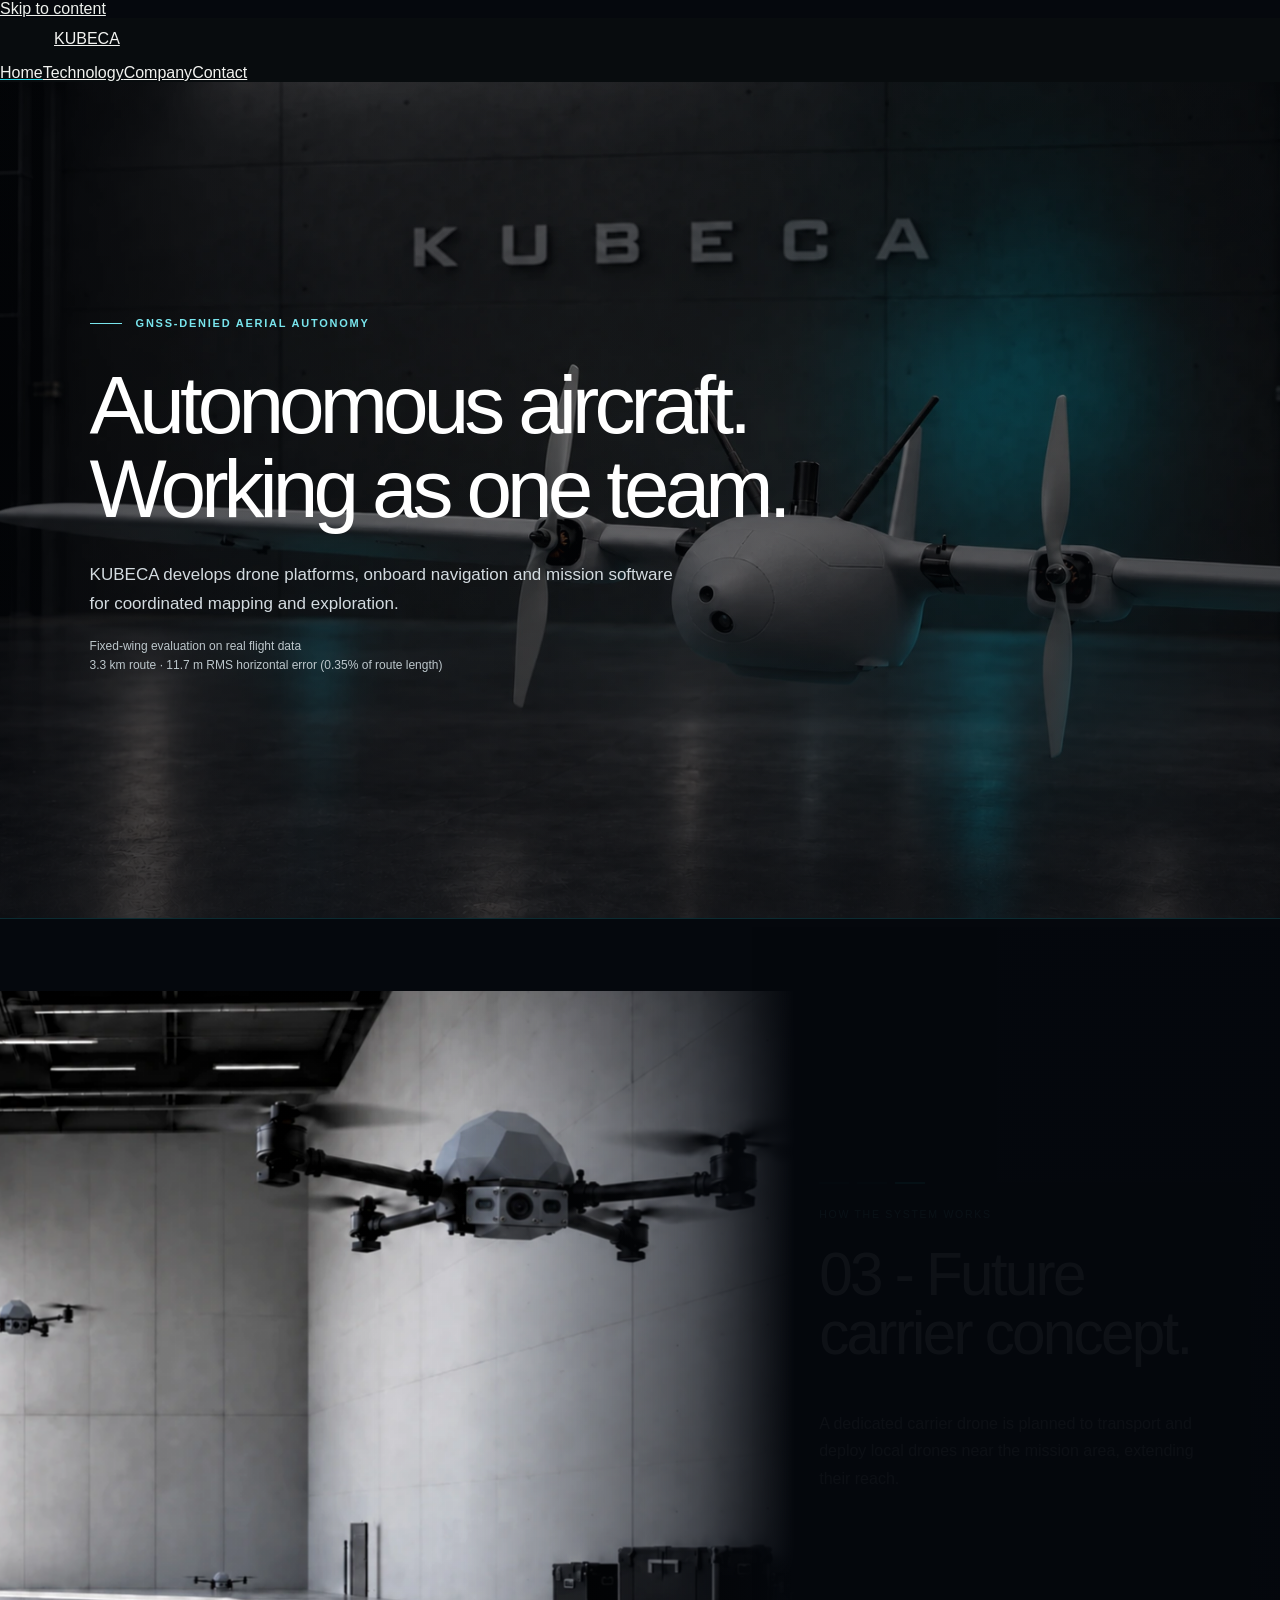
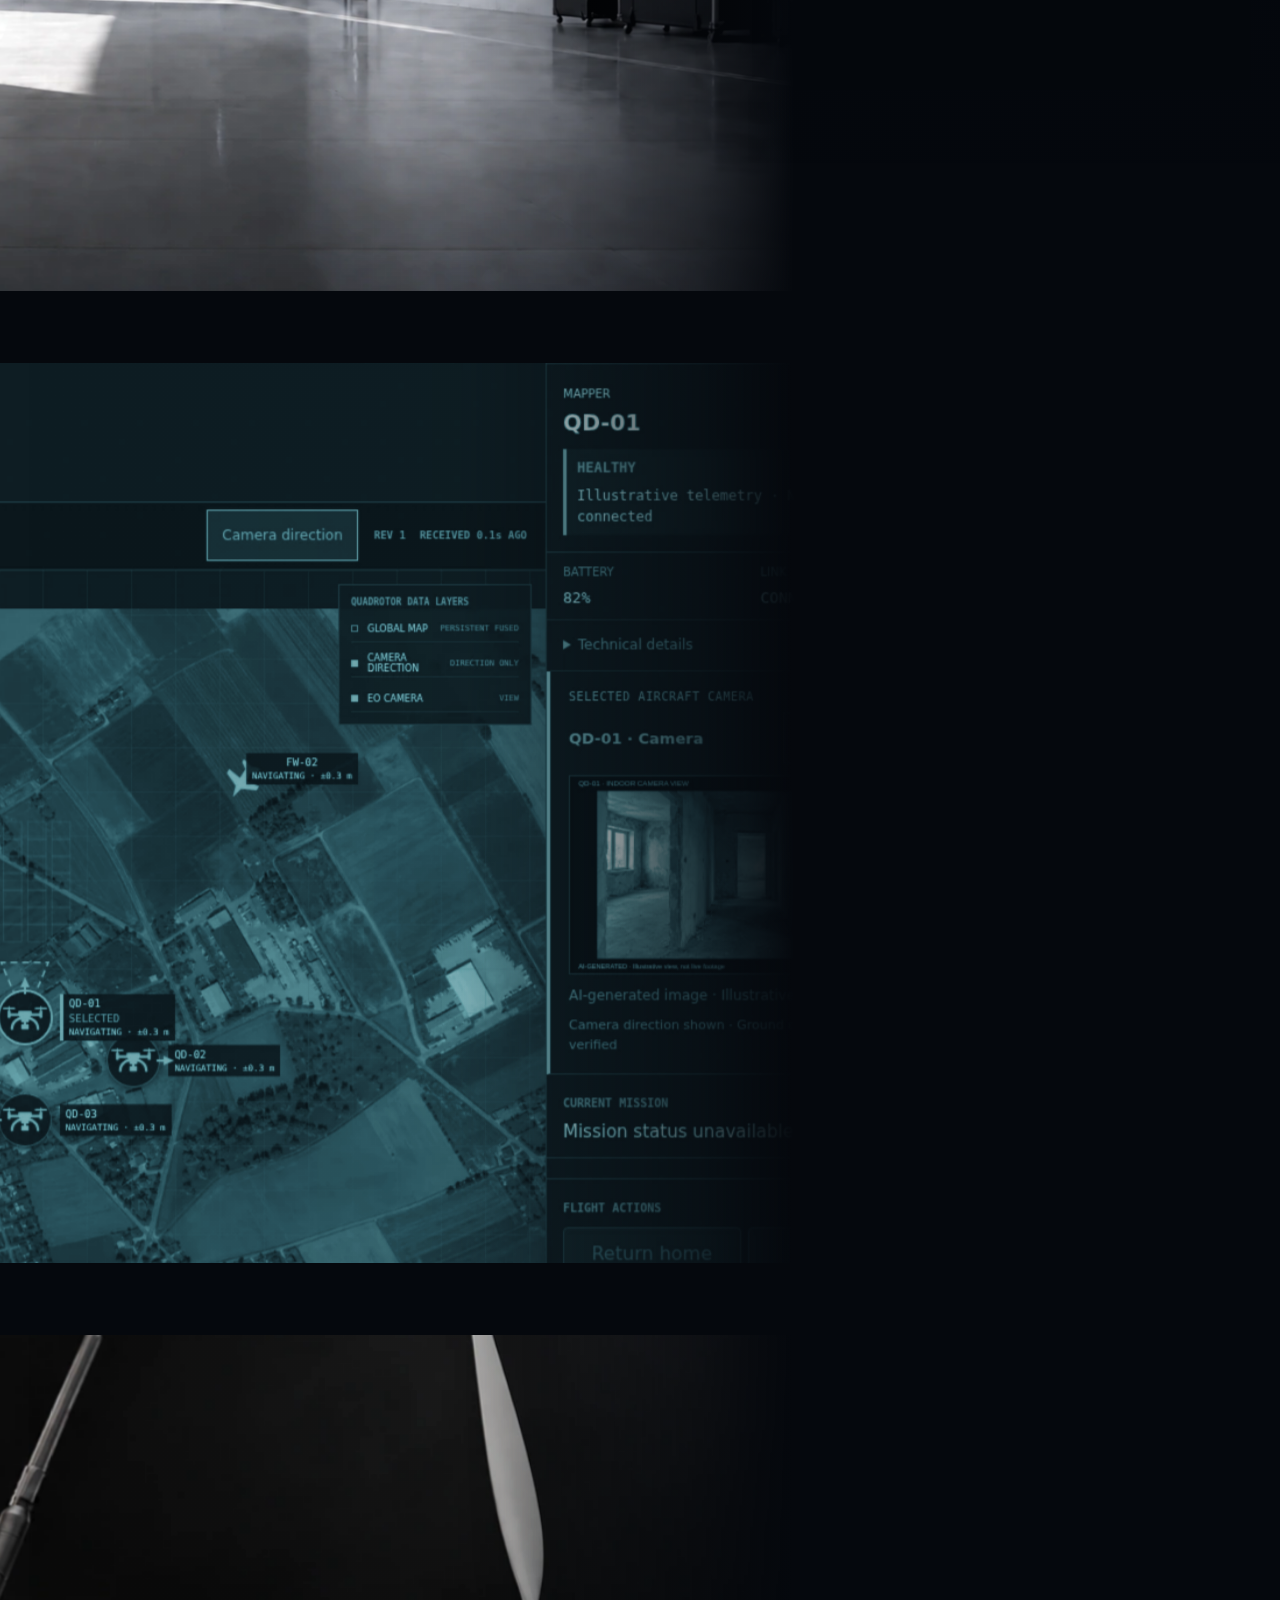
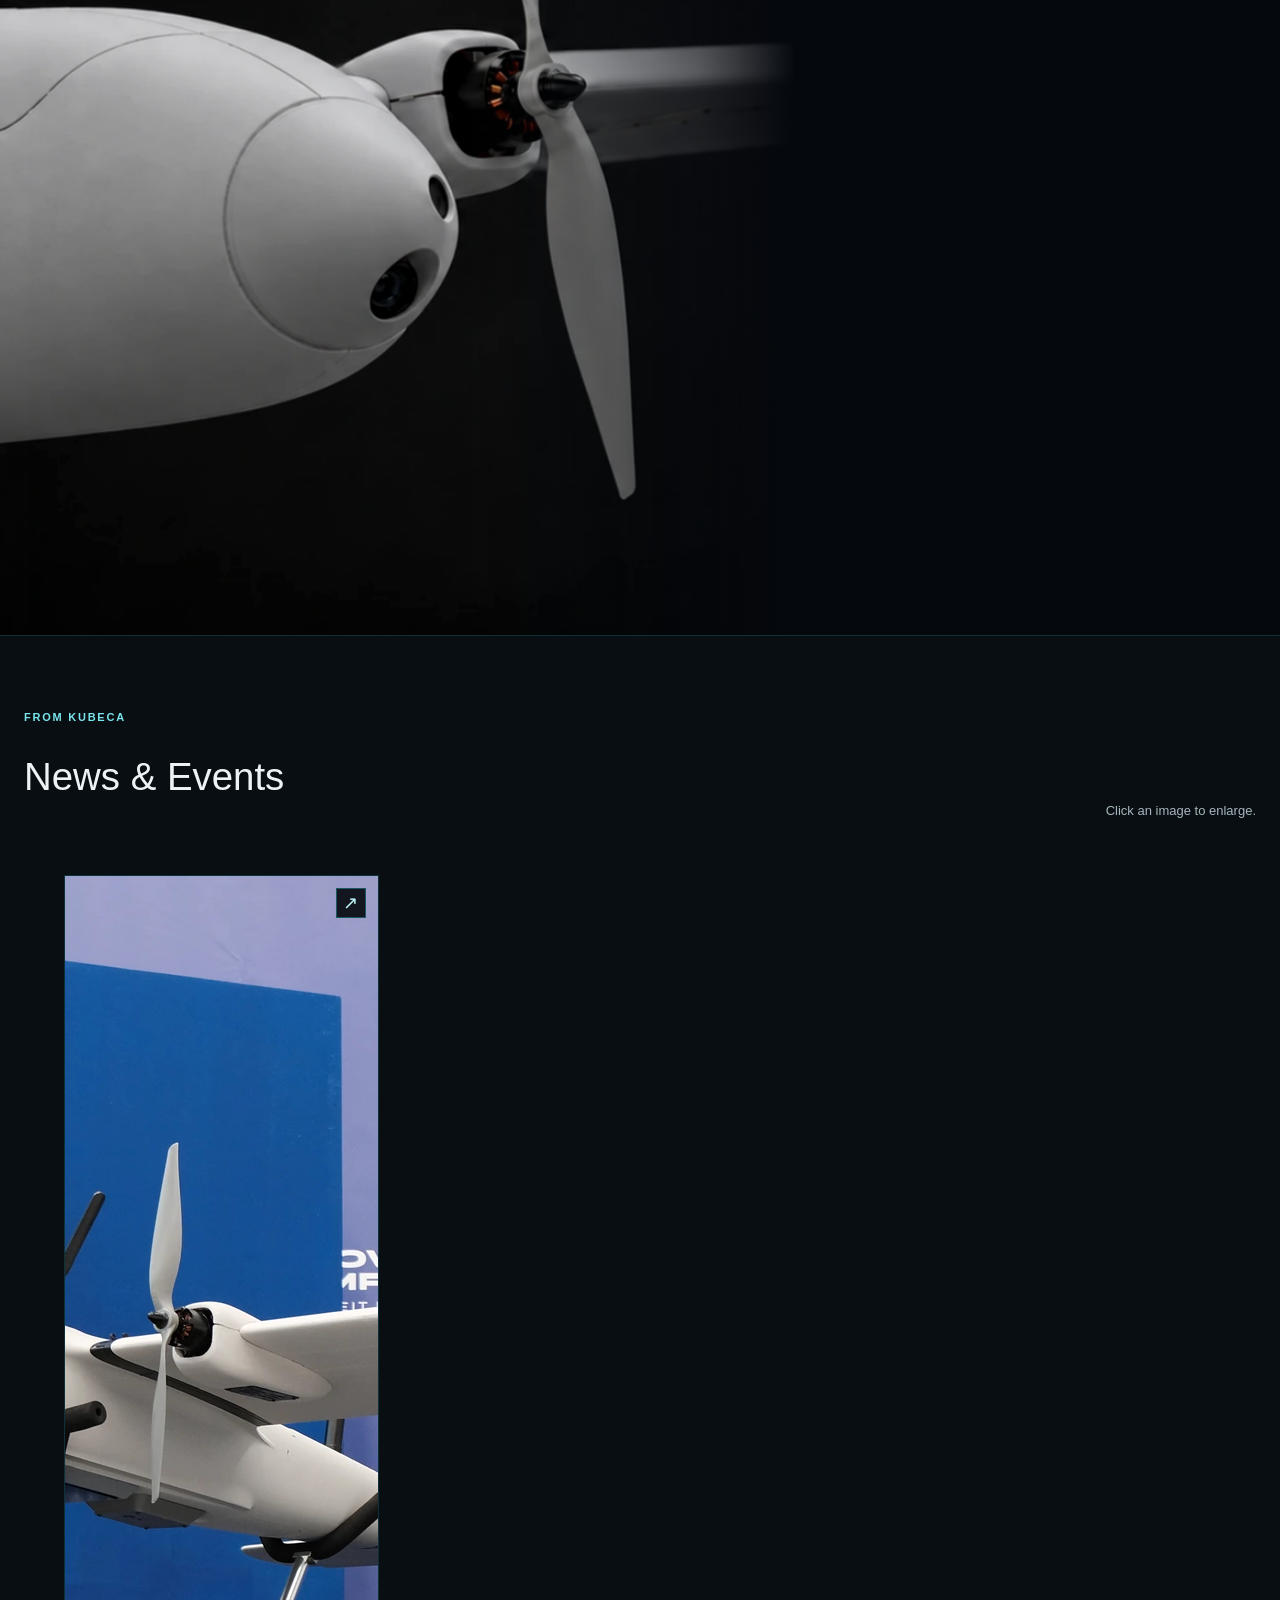
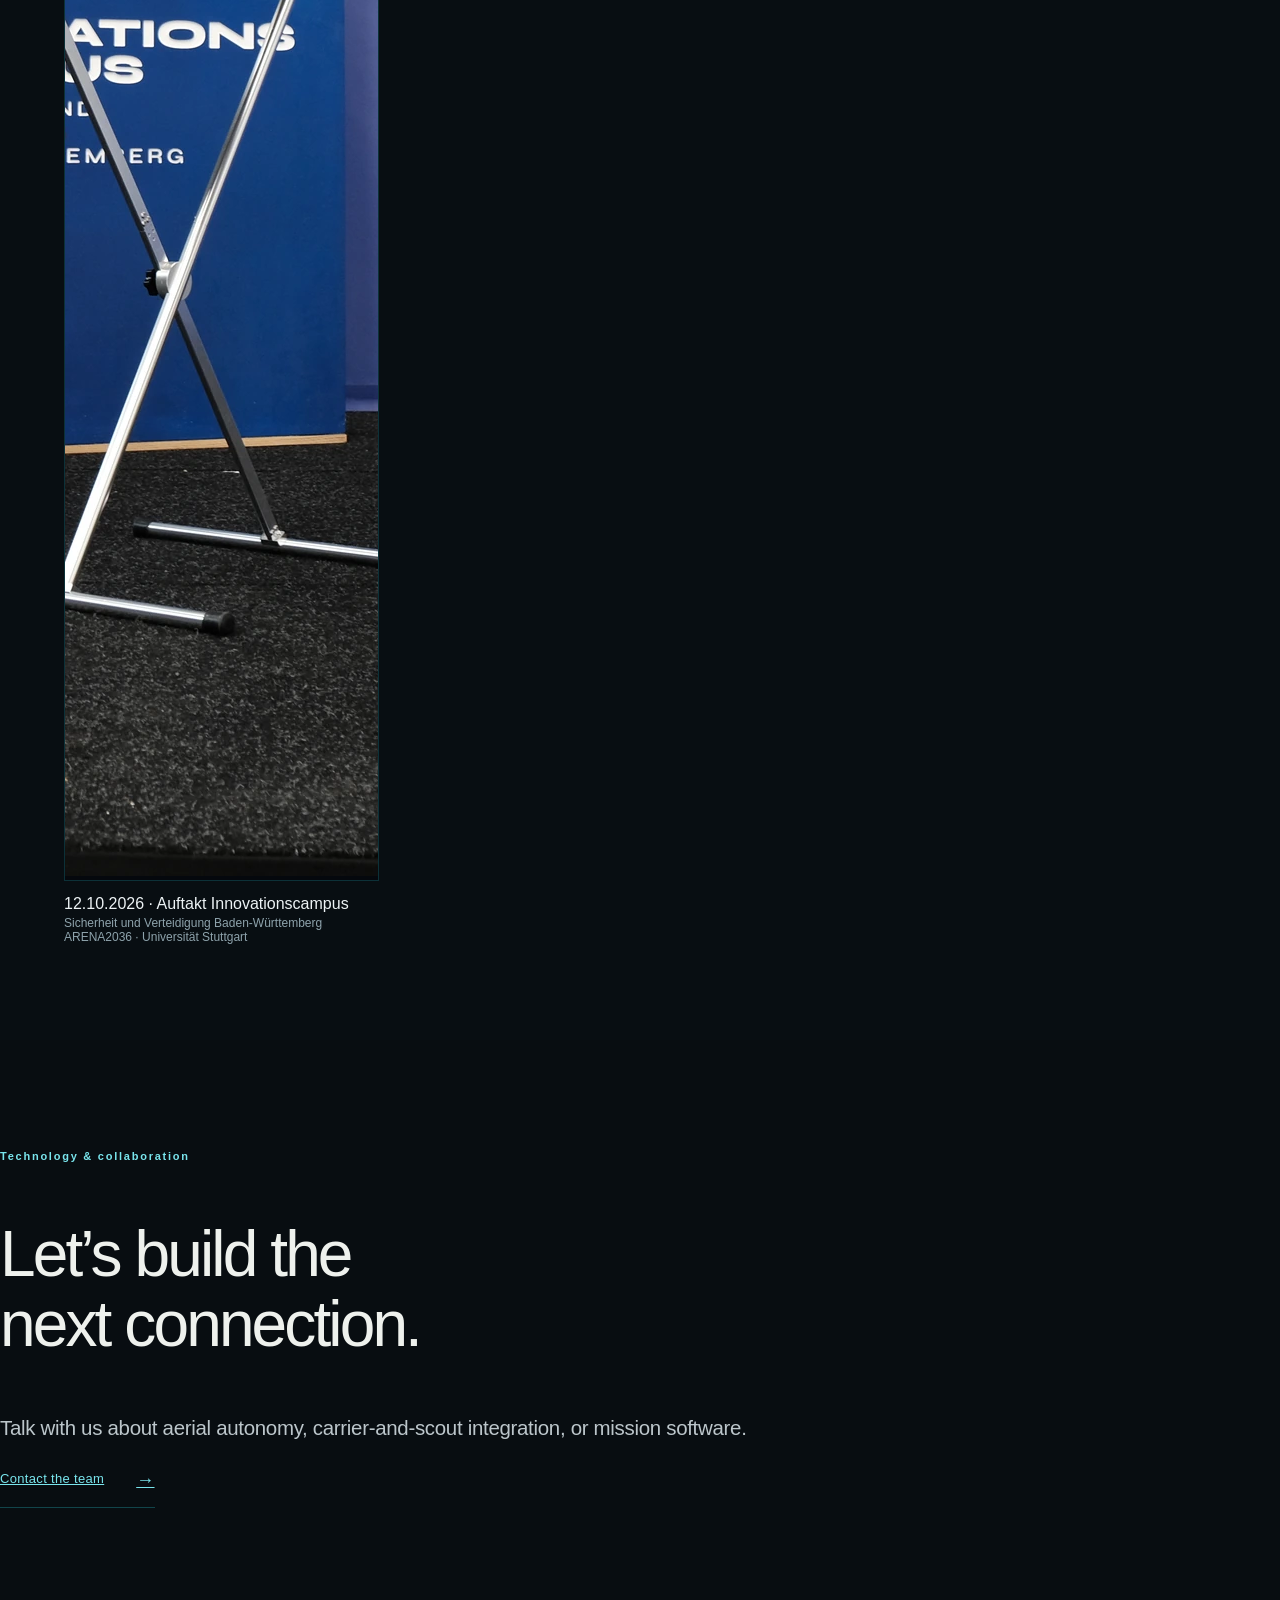
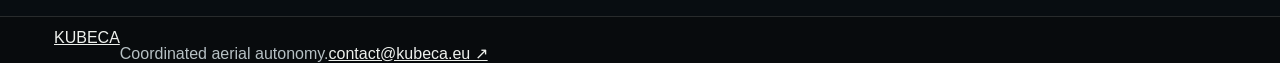
==== index.html @ 94c729cf "Lead the homepage with navigation and compact fixed-wing evidence" ====
<!doctype html>
<html lang="en">
<head>
  <meta charset="utf-8">
  <meta name="viewport" content="width=device-width, initial-scale=1">
  <title>KUBECA - Coordinated aerial autonomy</title>
  <meta name="description" content="KUBECA develops drone platforms, onboard autonomy and C2 mission software for coordinated missions. Carrier integration is planned as a future concept.">
  <meta name="theme-color" content="#05080d">
  <link rel="stylesheet" href="assets/css/public.css">
  <link rel="stylesheet" href="assets/css/cinematic.css?v=underline-buttons-4">
  <link rel="stylesheet" href="assets/css/home.css?v=navigation-first-23">
  <link rel="stylesheet" href="assets/css/design-system.css?v=module-style-2">
  <script src="assets/js/home.js?v=mobile-glide-5" defer></script>
  <script src="assets/js/home-gallery.js?v=event-only-3" defer></script>
  <link rel="stylesheet" href="assets/css/c2-preview-tone.css?v=2">
</head>
<body class="cinematic-home">
<a class="skip" href="#main">Skip to content</a>
<header class="site-nav"><a class="wordmark" href="index.html?v=clean-media-23" aria-label="KUBECA home"><span class="brand-symbol" aria-hidden="true"><img src="assets/images/KUBECAWHITE.png" alt="" width="1536" height="1024"></span><span class="brand-name">KUBECA</span></a><nav aria-label="Main navigation"><a href="index.html?v=clean-media-23" aria-current="page">Home</a><a href="technology.html?v=clean-media-23">Technology</a><a href="company.html?v=clean-media-23">Company</a><a href="index.html?v=clean-media-23#contact">Contact</a></nav></header>
<main id="main">
    <section class="hero-section home-hero">
      <img class="media-fill hero-image-zoom" fetchpriority="high" width="1672" height="941" src="assets/images/aircraft/hangar-front-kubeca-grey-v6.webp" alt="Visualisation of the photographed KUBECA fixed-wing prototype in a dark hangar">
      <div class="hero-overlay"></div>
      <div class="container hero-content">
        <p class="hero-eyebrow">GNSS-denied aerial autonomy</p>
        <h1>Autonomous aircraft.<br>Working as one team.</h1>
        <p class="hero-copy">KUBECA develops drone platforms, onboard navigation and mission software for coordinated mapping and exploration.</p>
        <p class="home-proof" id="flight-evaluation"><span>Fixed-wing evaluation on real flight data</span><span>3.3 km route &middot; 11.7 m RMS horizontal error (0.35% of route length)</span></p>
      </div>
    </section>
    <section class="story home-who-story" id="story" aria-label="Connected aerial autonomy">
      <section class="scene home-who-scene home-navigation-scene" id="home-navigation" aria-labelledby="later-scene-1" data-title="GNSS-denied navigation." data-copy="Visual navigation for fixed-wing aircraft and quadcopters, designed to support missions when satellite positioning is unavailable.">
        <div class="home-who-media"><img class="media-fill home-who-image" src="assets/images/quadcopter/quad-cool-camera-two-tof-v7.webp" alt="Prototype-based visualisation of KUBECA quadcopters with one camera and two ToF sensors in a cool grey concrete hangar" loading="lazy" decoding="async"></div>
        <div class="mobile-story-copy"><span>How the system works</span><h2 id="later-scene-1">01 - GNSS-denied navigation.</h2><p>Visual navigation for fixed-wing aircraft and quadcopters, designed to support missions when satellite positioning is unavailable.</p></div>
      </section>
      <section class="scene home-who-scene home-c2-scene" id="home-c2" aria-labelledby="later-scene-2" data-title="Coordinate multiple aircraft." data-copy="Assign tasks by text or voice, review plans and supervise the fleet in KUBECA C2. Multi-drone coordination is demonstrated in a digital twin.">
        <div class="home-who-media"><img class="media-fill home-who-image home-c2-image" src="assets/images/public/c2-home-workspace-20261014.webp" alt="Turquoise presentation of the current KUBECA C2 mission workspace showing the mission header, shared aircraft map and selected quad’s camera and status. Illustrative mission data and AI-generated interior camera imagery." width="1380" height="887" loading="lazy" decoding="async"></div>
        <div class="mobile-story-copy"><span>How the system works</span><h2 id="later-scene-2">02 - Coordinate multiple aircraft.</h2><p>Assign tasks by text or voice, review plans and supervise the fleet in KUBECA C2. Multi-drone coordination is demonstrated in a digital twin.</p></div>
      </section>
      <section class="scene home-who-scene home-carrier-scene" id="story-final" aria-labelledby="later-scene-3" data-title="Future carrier concept." data-copy="A dedicated carrier drone is planned to transport and deploy local drones near the mission area, extending their reach.">
        <div class="home-who-media"><img class="media-fill home-who-image aircraft-detail-mirrored" src="assets/images/aircraft/aircraft-detail-grey-v4.webp" alt="Prototype-based close-up visualisation of the KUBECA aircraft nose and cameras" width="1672" height="941" loading="lazy" decoding="async"></div>
        <div class="mobile-story-copy"><span>How the system works</span><h2 id="later-scene-3">03 - Future carrier concept.</h2><p>A dedicated carrier drone is planned to transport and deploy local drones near the mission area, extending their reach.</p><a class="home-detail-link" id="home-technology-link" href="technology.html?v=clean-media-23">Explore the technology <span aria-hidden="true">&#8594;</span></a></div>
      </section>
      <aside class="story-text home-who-text"><div class="home-story-progress" aria-hidden="true"><i class="is-active"></i><i></i><i></i></div><span>How the system works</span><h2 id="story-title">01 - GNSS-denied navigation.</h2><p id="story-copy">Visual navigation for fixed-wing aircraft and quadcopters, designed to support missions when satellite positioning is unavailable.</p></aside>
    </section>
    <section class="home-gallery" id="gallery" aria-labelledby="home-gallery-title">
      <div class="home-gallery-heading">
        <div><p class="home-gallery-eyebrow">From KUBECA</p><h2 id="home-gallery-title">News &amp; Events</h2></div>
        <div class="home-gallery-tools">
          <p>Click an image to enlarge.</p>
          <div class="home-gallery-controls" hidden>
            <span class="home-gallery-status" aria-live="polite" aria-atomic="true"></span>
            <button type="button" class="home-gallery-arrow" data-gallery-previous aria-label="Previous images" aria-controls="home-gallery-track" disabled><svg viewBox="0 0 24 24" aria-hidden="true"><path d="M19 12H5m6-6-6 6 6 6"/></svg></button>
            <button type="button" class="home-gallery-arrow" data-gallery-next aria-label="Next images" aria-controls="home-gallery-track"><svg viewBox="0 0 24 24" aria-hidden="true"><path d="M5 12h14m-6-6 6 6-6 6"/></svg></button>
          </div>
        </div>
      </div>
      <div class="home-gallery-grid" id="home-gallery-track" tabindex="-1" role="group" aria-label="News and event images">
        <figure>
          <a class="home-gallery-image" href="assets/images/gallery/innovationscampus-2026-10-12.webp" data-gallery-image aria-label="Enlarge the original Innovationscampus photograph">
            <img src="assets/images/gallery/innovationscampus-2026-10-12.webp" alt="Original photograph of the KUBECA fixed-wing prototype in front of the Innovationscampus Sicherheit und Verteidigung Baden-Württemberg display" width="2400" height="1600" loading="lazy" decoding="async">
            <span aria-hidden="true">&#8599;</span>
          </a>
          <figcaption lang="de">12.10.2026 · Auftakt Innovationscampus<small>Sicherheit und Verteidigung Baden-Württemberg<br> ARENA2036 · Universität Stuttgart</small></figcaption>
        </figure>
      </div>
    </section>
    <dialog class="home-gallery-dialog" aria-labelledby="home-gallery-caption">
      <div class="home-gallery-dialog-bar">
        <p id="home-gallery-caption"></p>
        <button class="home-gallery-close" type="button" autofocus>Close <span aria-hidden="true">&#215;</span></button>
      </div>
      <img alt="">
    </dialog>

<section class="contact section dark" id="contact"><p class="eyebrow">Technology &amp; collaboration</p><h2>Let&#8217;s build the<br>next connection.</h2><p>Talk with us about aerial autonomy, carrier-and-scout integration, or mission software.</p><a class="button" href="mailto:contact@kubeca.eu">Contact the team <span aria-hidden="true">&#8594;</span></a></section>
</main>
<footer class="footer"><a class="wordmark" href="index.html?v=clean-media-23" aria-label="KUBECA home"><span class="brand-symbol" aria-hidden="true"><img src="assets/images/KUBECAWHITE.png" alt="" width="1536" height="1024"></span><span class="brand-name">KUBECA</span></a><span>Coordinated aerial autonomy.</span><a href="mailto:contact@kubeca.eu">contact@kubeca.eu &#8599;</a></footer>
</body>
</html>
---- assets/css/cinematic.css ----
/* Cinematic public pages; scoped layouts keep detailed mockups readable. */
.cinematic-home{background:#080b0d;color:#f2f3f0;--accent:#29d8e7}
.cinematic-home .site-nav{background:#090d10ed;color:#f2f3f0;border-color:#ffffff21;backdrop-filter:blur(16px)}
.cinematic-home .wordmark span{background:#eef2e8}
.cinematic-home .hero{min-height:650px}
.cinematic-home .hero>img{object-position:62% center}
.cinematic-home .shade{background:linear-gradient(90deg,#050a0fd9,#050a0f26 85%),linear-gradient(0deg,#050a0f9e,transparent 65%)}
.cinematic-home .hero h1{font-size:clamp(48px,7.3vw,116px);letter-spacing:-.06em}
.cinematic-home .hero-content{padding-top:clamp(80px,15vh,170px)}
.scroll-cue{display:inline-flex;gap:25px;align-items:center;border-bottom:1px solid #ffffff55;padding-bottom:9px}
.cinematic-story{background:#080b0d}
.story-navigation{display:flex;align-items:center;flex-wrap:wrap;gap:24px;padding:25px var(--gutter);border-block:1px solid #ffffff26;background:#0b1115;font-size:13px}
.story-navigation>span{font-size:10px;text-transform:uppercase;letter-spacing:.12em;color:#aebbc1;margin-right:15px}
.story-navigation a:hover,.film-footer a:hover{text-decoration:underline;text-underline-offset:5px}
.story-navigation a{padding:8px 0}
.film-footer a{padding:10px 0}
.film-chapter{position:relative;min-height:130svh;background:#080b0d}
.film-stage{position:sticky;top:88px;min-height:650px;height:calc(100svh - 88px);overflow:hidden;isolation:isolate;display:flex;align-items:center}
.film-image,.film-shade{position:absolute;inset:0;width:100%;height:100%;object-fit:cover;z-index:-2}
.film-image{object-position:center}
.film-shade{z-index:-1;background:linear-gradient(90deg,#050a0ff0 0%,#050a0fb8 34%,#050a0f1c 85%),linear-gradient(0deg,#050a0fbb,transparent 35%,#050a0f38)}
.film-copy{padding:75px var(--gutter) 110px;width:100%;max-width:1080px}
.film-copy h2{font-size:clamp(48px,6.6vw,100px);letter-spacing:-.055em;line-height:1.04;text-wrap:balance}
.film-copy .eyebrow{color:#c6cdd0;margin-bottom:32px}
.film-description{font-size:clamp(17px,1.5vw,21px);max-width:480px;color:#d2d8dc;margin-top:28px;line-height:1.65}
.film-copy .text-link{color:#f3f5f1;border-color:#ffffff80;gap:55px;margin-top:35px}
.film-copy .text-link:hover{color:#fff;border-color:#fff}
.film-footer{position:absolute;bottom:26px;left:var(--gutter);right:var(--gutter);display:flex;justify-content:space-between;gap:20px;font-size:10px;letter-spacing:.1em;text-transform:uppercase;color:#c5cdd1}
.cinematic-home #company{background:#080b0d;color:#f2f3f0;padding:0}
.cinematic-home .contact{background:#0b1115;padding-block:120px}
.cinematic-home .contact>p:not(.eyebrow){color:#c3ccd0}
.cinematic-home .footer{background:#080b0d;border-top:1px solid #ffffff21}
.cinematic-home .footer>span{color:#b6c0c4}
@media(max-width:760px),(max-height:600px){
  .film-chapter{min-height:0}
  .film-stage{position:relative;top:0;min-height:680px;height:auto}
  .film-copy{padding-top:130px;padding-bottom:120px}
  .film-copy h2{font-size:clamp(43px,8vw,65px)}
  .film-description{max-width:440px}
  .film-shade{background:linear-gradient(90deg,#050a0fe0,#050a0f66),linear-gradient(0deg,#050a0fda,transparent)}
}
@media(max-width:600px){
  .film-footer{flex-direction:column;gap:8px;font-size:9px}
  .film-image{object-position:62% center}
  .cinematic-home .contact{padding-block:75px}
}
@media(prefers-reduced-motion:reduce){
  .film-chapter{min-height:0}
  .film-stage{position:relative;top:0;height:auto;min-height:650px}
  .film-image,.cinematic-home .hero>img,.tech-hero-image{transform:none!important}
}

.cinematic-tech{background:#080d11;color:#eef1ed;--paper:#eef1ed;--ink:#eef1ed;--muted:#bcc6cb;--line:#ffffff26;--accent:#29d8e7}
.cinematic-tech .site-nav{background:#090d10ed;color:#f2f3f0;backdrop-filter:blur(16px)}
.cinematic-tech .wordmark span{background:#eef2e8}
.cinematic-tech .tech-hero{position:relative;isolation:isolate;overflow:hidden;min-height:calc(100svh - 88px);display:flex;align-items:center;padding-block:90px 120px}
.tech-hero-image,.tech-hero-shade{position:absolute;inset:0;width:100%;height:100%;object-fit:cover;z-index:-2}
.tech-hero-shade{z-index:-1;background:linear-gradient(90deg,#030b12f2,#030b1299 55%,#030b1240),linear-gradient(0deg,#080d11c9,transparent 55%)}
.tech-hero-copy{max-width:1100px}
.cinematic-tech .tech-hero h1{font-size:clamp(48px,7.1vw,108px);line-height:1.03}
.cinematic-tech .tech-hero .lead{color:#d3dbe0;max-width:600px;font-size:20px}
.cinematic-tech .button{color:#122027}
.tech-hero-caption{position:absolute;bottom:30px;right:var(--gutter);font-size:10px;letter-spacing:.1em;text-transform:uppercase;color:#c6d0d5}
.cinematic-tech .breadcrumb{color:#d1dbe0;margin-bottom:45px}
.cinematic-tech .section-nav{background:#0d151a;border-color:#ffffff26;backdrop-filter:blur(16px)}
.cinematic-tech .section-nav-label{color:#a7b6be}
.cinematic-tech main>.section:not(.tech-hero){padding-block:120px}
.cinematic-tech h2{font-size:clamp(40px,5vw,78px)}
.cinematic-tech #system{background:radial-gradient(ellipse at 90% 0%,#20313b 0%,#080d11 65%)}
.cinematic-tech .flow{background:#ffffff04}
.cinematic-tech .flow li{padding-block:40px}
.cinematic-tech #c2{background:#060a0c}
.cinematic-tech .console{box-shadow:0 35px 90px #0007;border-color:#3b6573}
.cinematic-tech .feature-heading{margin-bottom:80px}
.cinematic-tech .feature-heading .lead{max-width:38ch;margin-top:32px}
.cinematic-tech .platform>div>p:not(.eyebrow){max-width:38ch}
.cinematic-tech .platform .lead{margin-block:32px 28px}
.cinematic-tech figure[data-media-slot]>figcaption{margin-top:18px;font-size:11px;letter-spacing:.025em;color:#a9beca}
.cinematic-tech .platform{grid-template-columns:minmax(0,1fr) minmax(0,1.25fr);gap:70px;min-height:95svh}
.cinematic-tech .platform figure{position:relative}
.cinematic-tech .platform img{aspect-ratio:4/5;object-fit:cover;object-position:center}
.cinematic-tech #fixed-wing{background:linear-gradient(140deg,#111c23,#080d11 70%)}
.cinematic-tech #quadcopter{background:linear-gradient(140deg,#121e20,#080d11 75%)}
.cinematic-tech .platform .badge{color:#a7edf2}
.cinematic-tech .sim{box-shadow:0 30px 70px #0005;padding:25px}
.cinematic-tech #development{background:#111a20}
.cinematic-tech .rows article{padding-block:42px}
.cinematic-tech .contact{background:#050a0e}
.cinematic-tech .footer{border-top:1px solid #ffffff26}
@media(max-width:900px){
 .cinematic-tech .platform{grid-template-columns:1fr;min-height:0;gap:40px}
 .cinematic-tech .platform img{aspect-ratio:16/10;object-fit:contain;background:#070c10}
 .cinematic-tech main>.section:not(.tech-hero){padding-block:80px}
}
@media(max-width:600px){
 .cinematic-tech .tech-hero{min-height:calc(100svh - 76px);padding-block:55px 100px}
 .cinematic-tech .tech-hero .lead{font-size:17px}
 .cinematic-tech .tech-hero h1{font-size:clamp(44px,9vw,60px)}
 .cinematic-tech .tech-hero-image{object-position:65% center}
 .cinematic-tech .feature-heading{margin-bottom:35px}
 .cinematic-tech main>.section:not(.tech-hero){padding-block:65px}
 .cinematic-tech .sim{padding:16px}
}

/* Transparent uploaded KUBECA artwork; source PNGs remain unchanged. */
.cinematic-home .wordmark,.cinematic-tech .wordmark{display:inline-flex;align-items:center;gap:12px;flex-shrink:0}
.cinematic-home .wordmark .brand-symbol,.cinematic-tech .wordmark .brand-symbol{position:relative;display:block;width:42px;height:42px;margin:0;overflow:hidden;border-radius:0;background:transparent;flex-shrink:0}
.wordmark .brand-symbol img{position:absolute;left:50%;top:50%;width:400%;height:auto;max-width:none;transform:translate(-50%,-48%)}
.cinematic-home .wordmark .brand-name,.cinematic-tech .wordmark .brand-name{display:inline;width:auto;height:auto;margin:0;background:none}
@media(max-width:600px){
 .cinematic-home .site-nav .wordmark,.cinematic-tech .site-nav .wordmark{gap:7px;font-size:17px}
 .cinematic-home .site-nav .brand-symbol,.cinematic-tech .site-nav .brand-symbol{width:32px;height:32px}
}
@media(max-width:400px){
 .cinematic-home .site-nav .brand-name,.cinematic-tech .site-nav .brand-name{display:none}
}

/* KUBECA turquoise accent, shared by both cinematic pages. */
.cinematic-home .button,.cinematic-tech .button,
.cinematic-home .text-link,.cinematic-tech .text-link{
 display:inline-flex;align-items:center;justify-content:space-between;
 color:#79e5ed;background:transparent;
 border:0;border-bottom:1px solid #29d8e766;border-radius:0;
 padding:0 0 12px;gap:32px;min-height:44px;
 font-size:13px;line-height:1.6;letter-spacing:.025em;
 box-shadow:none;backdrop-filter:none;
 transition:border-color .2s,color .2s;
}
.cinematic-home .button>span,.cinematic-tech .button>span,
.cinematic-home .text-link>span,.cinematic-tech .text-link>span{
 font-size:18px;line-height:1;color:inherit;
}
.cinematic-home .button:hover,.cinematic-tech .button:hover,
.cinematic-home .text-link:hover,.cinematic-tech .text-link:hover{
 color:#eefeff;background:transparent;border-color:#79e5ed;
}
.cinematic-home .button:focus-visible,.cinematic-tech .button:focus-visible,
.cinematic-home .text-link:focus-visible,.cinematic-tech .text-link:focus-visible{
 outline:2px solid #79e5ed;outline-offset:5px;
}
.cinematic-home .button:active,.cinematic-tech .button:active{color:#eefeff}
.cinematic-home .site-nav [aria-current=page],.cinematic-tech .site-nav [aria-current=page]{text-decoration-color:#29d8e7}
.film-copy .eyebrow,.cinematic-tech .eyebrow{color:#79e5ed}
.story-navigation a:hover,.section-nav a:hover{color:#79e5ed}

/* System overview and capability explanations. */
.cinematic-tech #system.system-editorial{background:#0b1116}
.system-intro{display:grid;grid-template-columns:1.2fr 1fr;gap:70px;align-items:end}
.system-intro .lead{max-width:40ch;font-size:clamp(20px,2vw,28px);line-height:1.5;color:#bcc6cb;letter-spacing:-.02em}
.system-platforms{display:grid;grid-template-columns:repeat(3,minmax(0,1fr));gap:clamp(28px,4vw,64px);margin-top:56px}
.system-platforms article{border-top:1px solid #29d8e744;padding-top:22px}
.system-label{font-size:11px;letter-spacing:.12em;text-transform:uppercase;color:#79e5ed}
.system-platforms h3{font-size:clamp(26px,2.5vw,36px);line-height:1.15;letter-spacing:-.035em;margin:22px 0 18px;text-wrap:balance}
.system-platforms article>p:last-child{max-width:40ch;font-size:17px;color:#b4c0c8;line-height:1.65}
.mission-film{margin-top:64px}
.mission-stage{position:relative;background:#0a1218;overflow:hidden;border-block:1px solid #ffffff20}
.mission-kicker{display:flex;justify-content:space-between;gap:20px;padding:25px 30px 0;color:#99acb6;font-size:10px;letter-spacing:.12em;text-transform:uppercase}
.mission-landscape{display:block;width:100%;height:auto}
.mission-caption{position:absolute;left:6%;bottom:28%;width:min(36%,360px);padding:18px 20px;pointer-events:none}
.mission-step{font-size:10px;letter-spacing:.12em;text-transform:uppercase;color:#83cbd1}
.mission-caption h3{font-size:clamp(20px,2.3vw,32px);line-height:1.2;letter-spacing:-.035em;margin-top:10px}
.mission-toolbar{display:flex;justify-content:space-between;align-items:center;gap:20px;margin-top:16px;color:#9aadb8}
.mission-toggle{font:inherit;color:#79e5ed;border:0;border-bottom:1px solid #29d8e766;background:transparent;padding:0 0 12px;cursor:pointer;min-width:125px;min-height:44px;transition:color .2s,border-color .2s}
.mission-toggle:hover{color:#eefeff;border-color:#79e5ed}
.mission-toggle:focus-visible{outline:2px solid #79e5ed;outline-offset:4px}
.mission-transcript{max-width:65ch;margin-top:22px;font-size:14px;color:#9aadb8}
@media(max-width:600px){
 .mission-film{margin-top:40px}
 .mission-kicker{padding:20px 18px 0;font-size:9px}
 .mission-landscape{margin-top:105px}
 .mission-caption{top:52px;bottom:auto;left:18px;width:calc(100% - 36px);padding:10px 14px}
 .mission-caption h3{font-size:20px;margin-top:7px}
 .mission-toolbar{font-size:10px}
}
@media(max-width:900px){
 .system-intro{grid-template-columns:1fr;gap:28px}
 .system-platforms{grid-template-columns:1fr;gap:34px;margin-top:40px}
 .system-platforms article>p:last-child{max-width:56ch}
}
.development-goals{margin-top:60px;border-top:1px solid #ffffff26;padding-top:30px}
.development-goals>h3{font-size:21px;margin-bottom:25px}
.development-goals dl{display:grid;grid-template-columns:repeat(4,minmax(0,1fr));gap:28px;margin:0}
.development-goals dt{font-size:14px;color:#dbe8ee;margin-bottom:12px}
.development-goals dd{font-size:13px;color:#a9beca;line-height:1.7;margin:0}
@media(max-width:900px){.development-goals dl{grid-template-columns:1fr 1fr}}
@media(max-width:600px){.development-goals dl{gap:25px 20px}}
.company-page .company-chapter{min-height:0}
.company-page .company-chapter .film-stage{position:relative;top:0}
.company-page .film-copy h1{font-size:clamp(48px,6.6vw,100px);letter-spacing:-.055em;line-height:1.04;text-wrap:balance}
@media(max-width:760px){.company-page .film-copy h1{font-size:clamp(43px,8vw,65px)}}
.team-section{background:linear-gradient(150deg,#15232c,#080d11 65%)}
.team-section .heading>p{color:#bdcbd2}
.team-grid{display:grid;grid-template-columns:repeat(3,minmax(0,1fr));gap:34px}
.team-member img{aspect-ratio:4/5;object-fit:cover;object-position:center 35%;border:1px solid #ffffff20}
.team-member .team-role{margin:25px 0 12px;color:#79e5ed;font-size:11px;letter-spacing:.08em;text-transform:uppercase}
.team-member h3{font-size:clamp(24px,2.3vw,34px);margin-bottom:17px}
.team-member p:not(.team-role){color:#bdcbd2;font-size:15px;max-width:380px}
.team-section>.text-link{margin-top:45px;color:#d4f8fb}
@media(max-width:760px){
 .team-grid{grid-template-columns:1fr;gap:45px}
 .team-member{max-width:520px;width:100%;margin-inline:auto}
 .team-member img{aspect-ratio:1/1}
}



/* Recorded fixed-wing C2 demonstration. */
.fixed-wing-replay{grid-column:1 / -1;scroll-margin-top:150px;border-top:1px solid #ffffff26;padding-top:60px}
.fixed-wing-replay-heading{display:grid;grid-template-columns:1fr 1fr;gap:22px 70px;align-items:end;margin-bottom:34px}
.fixed-wing-replay-heading .eyebrow{grid-column:1 / -1;margin-bottom:0}
.fixed-wing-replay-heading h3{font-size:clamp(30px,3.4vw,50px);line-height:1.08;letter-spacing:-.04em}
.fixed-wing-replay-heading>p:last-child{max-width:48ch;color:#b4c7ce;font-size:16px}
.fixed-wing-replay video{display:block;width:100%;height:auto;aspect-ratio:16 / 9;object-fit:contain;background:#081114;border:1px solid #41616a;border-radius:6px}
.fixed-wing-replay-toolbar{display:flex;align-items:center;justify-content:space-between;gap:22px}
.fixed-wing-replay-toolbar>div{display:flex;align-items:center;gap:24px}
.fixed-wing-replay-toolbar a{padding:12px 0;color:#b4edf2;white-space:nowrap}
.fixed-wing-replay-toolbar a:hover,.fixed-wing-replay-details a:hover{ text-decoration:underline;text-underline-offset:4px}
.fixed-wing-replay-toolbar [hidden],.fixed-wing-replay-error[hidden]{display:none}
.fixed-wing-replay a:focus-visible,.fixed-wing-replay summary:focus-visible{outline:2px solid #83cbd1;outline-offset:4px}
.cinematic-tech .fixed-wing-replay-details{max-width:850px;margin-top:24px;color:#9eafb8}
.fixed-wing-replay-details summary{width:fit-content}
.fixed-wing-replay-details a{color:#b4edf2}
.fixed-wing-replay-error{margin-top:16px;color:#eecb9e}
@media(max-width:760px){.fixed-wing-replay{padding-top:36px;scroll-margin-top:105px}.fixed-wing-replay-heading{grid-template-columns:1fr;gap:18px}.fixed-wing-replay-toolbar{align-items:flex-start;flex-direction:column;gap:12px}.fixed-wing-replay-toolbar>div{flex-wrap:wrap;gap:20px}.fixed-wing-replay-heading>p:last-child{font-size:15px}}

/* Website text stays independent of both animation visuals. */
.replay-anchor{display:block;scroll-margin-top:165px}
.replay-stage{position:relative;isolation:isolate;overflow:hidden;background:#081114;border:1px solid #41616a;border-radius:6px}
.replay-stage video{border:0;border-radius:0}
.replay-caption{position:absolute;left:3%;bottom:8%;width:min(65%,920px);padding:22px 26px;pointer-events:none;background:linear-gradient(110deg,#061015ef,#061015c9);border-left:2px solid #62dbe6;backdrop-filter:blur(8px)}
.replay-step{display:block;font-size:13px;letter-spacing:.12em;text-transform:uppercase;color:#8ee8ed;margin-bottom:13px}
.replay-caption h3{font-size:clamp(28px,3.1vw,46px);line-height:1.13;letter-spacing:-.035em;font-weight:400;text-wrap:balance;margin:0 0 14px}
.cinematic-tech .replay-caption p{color:#d0e0e5;font-size:clamp(18px,1.4vw,23px);line-height:1.5;max-width:62ch}
.replay-camera-note{position:absolute;top:51%;right:1.85%;width:18.55%;padding:0 8px;color:#c3d8df;pointer-events:none;transition:opacity .4s}
.replay-camera-note h4{font-size:clamp(23px,1.6vw,30px);font-weight:400;line-height:1.22;letter-spacing:-.025em;margin:0 0 16px;color:#edf6f7}
.cinematic-tech .replay-camera-note p{font-size:18px;line-height:1.55;color:#c3d8df;margin-bottom:20px}
.cinematic-tech .replay-camera-note p:last-child{font-size:15px;border-top:1px solid #365b66;padding-top:20px}
.has-comparison .replay-camera-note{opacity:0;visibility:hidden}
.replay-progress{position:absolute;left:0;right:0;bottom:0;height:3px;pointer-events:none;background:#18303b}
.replay-progress span{display:block;height:100%;background:#62dbe6;width:0}
.mission-caption{padding:22px 26px;background:linear-gradient(110deg,#061015ed,#061015a3);border-left:2px solid #62dbe6;backdrop-filter:blur(8px)}
.mission-step{font-size:13px}
.mission-caption h3{font-size:clamp(28px,3.1vw,46px);line-height:1.13;font-weight:400}
@media(max-width:1250px){.replay-camera-note{display:none}}
@media(max-width:900px){
 .replay-caption{position:relative;left:auto;bottom:auto;width:auto;padding:24px;border-left:0;border-top:1px solid #365b66;backdrop-filter:none}
 .replay-caption h3{font-size:clamp(26px,4.5vw,38px)}
 .cinematic-tech .replay-caption p{font-size:18px}
 .replay-step{font-size:11px}
}
@media(max-width:600px){
 .mission-caption{padding:14px 18px}
 .mission-caption h3{font-size:26px}
 .mission-step{font-size:11px}
}
@media(prefers-reduced-motion:reduce){.replay-camera-note{transition:none}}

.replay-stage:fullscreen{display:flex;align-items:center;justify-content:center;background:#081114;width:100vw;height:100vh;border:0;border-radius:0}
.replay-stage:fullscreen video{width:100%;height:100%;object-fit:contain}
.replay-stage:fullscreen .replay-caption{position:absolute;left:3%;bottom:8%;width:min(65%,920px);border-left:2px solid #62dbe6;border-top:0}
@media(max-width:600px){.mission-landscape{margin-top:160px}}
/* Keep the enlarged carrier caption clear of the aircraft route. */
@media(min-width:601px){.mission-caption{top:7%;bottom:auto}}

/* Horizontal reflection, preserving the existing image motion transforms. */
img.aircraft-detail-mirrored{scale:-1 1;}
---- assets/css/home.css ----
/* Homepage: approved dark three-point intro recovered from d93a3b1. */
* { box-sizing: border-box; }
html { scroll-padding-top: var(--home-header-height); }
body { margin: 0; font-family: Inter, Arial, sans-serif; background: #fff; color: #111; }
a { color: inherit; }
.story { position: relative; min-height: 300vh; background: #fff; }
.scene { width: 50%; min-height: 100vh; background: #05080d; }
.media-fill { width: 100%; height: 100vh; object-fit: cover; display: block; }
.story-text { position: absolute; top: 0; right: 0; width: 50%; height: calc(100vh - 58px); display: flex; flex-direction: column; justify-content: center; padding: 0 6%; background: #fff; opacity: 1; transform: translateY(0); transition: opacity .52s ease, transform .52s ease; }
.story-text.is-fixed { position: fixed; top: 58px; right: 0; z-index: 4; }
.story-text.is-bottom { position: absolute; top: auto; bottom: 0; right: 0; }
.story-text.is-changing { opacity: 0; transform: translateY(10px); }
.story-text span, .mobile-story-copy span { text-transform: uppercase; letter-spacing: .34em; font-size: .72rem; color: #68717d; margin-bottom: 22px; }
.story-text h2 { font-size: clamp(2.7rem, 4.7vw, 5.8rem); line-height: .95; font-weight: 300; margin: 0 0 22px; }
.story-text p, .mobile-story-copy p { max-width: 460px; color: #4c535c; font-size: 1.08rem; line-height: 1.65; }
.mobile-story-copy { position: absolute; width: 1px; height: 1px; margin: -1px; overflow: hidden; clip-path: inset(50%); }
@media (max-width: 640px) {
  .story { min-height: 0; }
  .scene { width: 100%; min-height: 0; }
  .media-fill { height: 62svh; max-height: 540px; }
  .story-text { display: none; }
  .mobile-story-copy { position: static; width: auto; height: auto; margin: 0; overflow: visible; clip-path: none; padding: 42px 24px 64px; background: #fff; }
  .mobile-story-copy span { display: block; font-size: 10px; }
  .mobile-story-copy h2 { margin: 0 0 22px; font-size: clamp(2.3rem, 10vw, 4rem); line-height: 1; font-weight: 300; overflow-wrap: break-word; }
}
@media (prefers-reduced-motion: reduce) {
  .story-text { transition: none; }
  .story-text.is-changing { opacity: 1; transform: none; }
}

/* Recovered later KUBECA homepage styling. */
.hero-section { position: relative; display: grid; align-items: end; }
.hero-overlay { z-index: 1; }
.hero-content { width: min(94vw,1600px); margin: 0 auto; padding-left: clamp(24px,4vw,72px); }
:root{
  --kubeca-black:#05080d;
  --kubeca-ink:#070b10;
  --kubeca-line:rgba(7,11,16,.14);
  --kubeca-muted:#5d6670;
  --investor-menu-width:min(520px,92vw);
}

/* Public home hero: stable, full, no extra CTA/label clutter. */
.home-hero{
  position:relative !important;
  min-height:calc(100svh - 58px) !important;
  margin:0 !important;
  border:0 !important;
  overflow:hidden !important;
  background:var(--kubeca-black) !important;
}

.home-hero .hero-image-zoom{
  position:absolute !important;
  inset:0 !important;
  width:100% !important;
  height:100% !important;
  object-fit:cover !important;
  object-position:center center !important;
  transform:none !important;
  animation:none !important;
  filter:grayscale(.08) contrast(1.04) brightness(.72) !important;
}

.home-hero .hero-overlay{
  position:absolute !important;
  inset:0 !important;
  background:
    linear-gradient(90deg,rgba(5,8,13,.42) 0%,rgba(5,8,13,.18) 45%,rgba(5,8,13,.34) 100%),
    linear-gradient(180deg,rgba(5,8,13,.22) 0%,rgba(5,8,13,.08) 42%,rgba(5,8,13,.5) 100%) !important;
}

.home-hero .hero-content{
  position:relative !important;
  z-index:2 !important;
  min-height:calc(100svh - 58px) !important;
  display:flex !important;
  flex-direction:column !important;
  justify-content:center !important;
  align-items:flex-start !important;
  padding-top:clamp(58px,8vh,110px) !important;
  padding-bottom:clamp(70px,9vh,120px) !important;
}

.home-hero .hero-content > span,
.home-hero .hero-actions{
  display:none !important;
}

.home-hero .hero-eyebrow{
  margin:0 0 clamp(20px,2.4vw,32px) !important;
  color:rgba(255,255,255,.8) !important;
  font-size:clamp(.62rem,.72vw,.72rem) !important;
  font-weight:700 !important;
  letter-spacing:.36em !important;
  line-height:1.5 !important;
  text-transform:uppercase !important;
}

.home-hero .hero-content h1{
  max-width:1120px !important;
  margin:0 0 30px !important;
  color:#fff !important;
  font-size:clamp(4rem,7.6vw,9rem) !important;
  line-height:.92 !important;
  font-weight:330 !important;
  letter-spacing:-.06em !important;
  text-transform:none !important;
}

.home-hero .hero-copy{
  max-width:760px !important;
  margin:0 !important;
  color:rgba(255,255,255,.82) !important;
  font-size:clamp(1rem,1.2vw,1.22rem) !important;
  line-height:1.7 !important;
}

.home-hero .hero-content h1{
  max-width:1040px !important;
  font-size:clamp(3.6rem,6.4vw,7.7rem) !important;
}

/* Cinematic scroll story: full left image, fixed right story panel, clean black frame. */
.home-who-story{
  position:relative !important;
  display:block !important;
  min-height:300vh !important;
  padding-top:clamp(70px,8vh,112px) !important;
  background:var(--kubeca-black) !important;
  overflow:visible !important;
}

.home-who-story .home-who-scene{
  position:relative !important;
  width:62% !important;
  min-height:100vh !important;
  height:100vh !important;
  display:block !important;
  overflow:hidden !important;
  background:var(--kubeca-black) !important;
}

.home-who-story .home-who-scene + .home-who-scene{
  margin-top:clamp(70px,8vh,112px) !important;
}

.home-who-story .home-who-scene:before{
  content:none !important;
  display:none !important;
}

.home-who-story .home-who-scene:after{
  content:"" !important;
  position:absolute !important;
  inset:0 !important;
  z-index:1 !important;
  pointer-events:none !important;
  background:linear-gradient(90deg,rgba(5,8,13,0) 0%,rgba(5,8,13,.03) 58%,rgba(5,8,13,.62) 88%,#05080d 100%) !important;
}

.home-who-image{
  position:absolute !important;
  inset:0 !important;
  width:100% !important;
  height:100% !important;
  min-height:0 !important;
  object-fit:cover !important;
  object-position:center center !important;
  transform:scale(var(--story-scale,1.13)) translate3d(var(--story-shift,0),0,0) !important;
  animation:none !important;
  filter:grayscale(.06) contrast(1.04) brightness(1.02) !important;
  will-change:transform !important;
}

.home-who-media{
  position:absolute;
  inset:0;
  overflow:hidden;
}

.home-carrier-scene .home-who-image{object-position:62% 48% !important;}
.home-c2-scene .home-who-image{object-position:82% 50% !important;}
.home-navigation-scene .home-who-image{object-position:66% 48% !important;}

.home-who-text,
.home-who-text.is-fixed,
.home-who-text.is-bottom{
  width:42% !important;
  height:calc(100vh - 58px) !important;
  right:0 !important;
  color:#fff !important;
  background:linear-gradient(90deg,rgba(5,8,13,0) 0%,rgba(5,8,13,.86) 18%,#05080d 44%,#05080d 100%) !important;
  border:0 !important;
  outline:0 !important;
  box-shadow:none !important;
  padding:0 clamp(42px,6vw,112px) !important;
  z-index:5 !important;
}

.home-who-text{position:absolute !important;top:0 !important;}
.home-who-text.is-fixed{position:fixed !important;top:58px !important;}
.home-who-text.is-bottom{position:absolute !important;top:auto !important;bottom:0 !important;}
.home-who-text:before{content:none !important;display:none !important;}

.home-who-text span,
.home-who-text h2,
.home-who-text p{
  position:relative !important;
  z-index:1 !important;
}

.home-who-text span{
  margin-bottom:26px !important;
  color:rgba(255,255,255,.52) !important;
  font-size:.66rem !important;
  letter-spacing:.34em !important;
}

.home-who-text h2{
  max-width:680px !important;
  margin:0 0 30px !important;
  color:#fff !important;
  font-size:clamp(2.75rem,4.7vw,5.7rem) !important;
  line-height:.98 !important;
  font-weight:320 !important;
  letter-spacing:-.045em !important;
  text-transform:none !important;
}

.home-who-text p{
  max-width:560px !important;
  color:rgba(255,255,255,.76) !important;
  font-size:clamp(1rem,1.2vw,1.2rem) !important;
  line-height:1.72 !important;
}

.home-who-text.is-changing{
  opacity:.04 !important;
  transform:translateY(8px) !important;
}


body { background: #05080d; }
@media (max-width: 760px) {
  .home-hero .hero-content { width: 100%; padding: 70px 24px !important; }
  .home-hero .hero-content h1 { font-size: clamp(2.7rem,11vw,5.2rem) !important; }
  .home-who-story { min-height: auto !important; padding-top: 48px !important; }
  .home-who-story .home-who-scene { width: 100% !important; min-height: calc(100svh - var(--home-header-height)) !important; height: auto !important; display: grid !important; align-items: end; }
  .home-who-story .home-who-scene + .home-who-scene { margin-top: 48px !important; }
  .home-who-story .home-who-scene:after { height: 100% !important; background: linear-gradient(90deg,rgba(5,8,13,.1),rgba(5,8,13,0) 85%) !important; }
  .home-who-media { position: absolute; height: 100%; }
  .home-who-image { height: 100% !important; max-height: none !important; transform: scale(var(--story-scale,1)) translate3d(var(--story-shift,0),0,0) !important; }
  .home-c2-scene .home-who-image { object-position: 74% 50% !important; }
  .home-who-text { display: none !important; }
  .mobile-story-copy { position: relative; z-index: 2; width: auto; height: auto; margin: 0; overflow: visible; clip-path: none; padding: 72px 24px 28px; background: linear-gradient(0deg,#05080db3,#05080d73 calc(100% - 60px),#05080d00); text-shadow: 0 1px 8px #000b; }
  .mobile-story-copy span { display: block; color: #8c929b; font-size: 10px; margin-bottom: 14px; }
  .mobile-story-copy h2 { margin: 0 0 16px; color: #fff; font-size: clamp(28px,7.5vw,36px); font-weight: 300; line-height: 1.06; letter-spacing: -.035em; }
  .mobile-story-copy p { color: #edf3f5; font-size: 15px; line-height: 1.6; }
  .home-c2-scene .mobile-story-copy { text-align: right; }
  .home-c2-scene .mobile-story-copy p { margin-left: auto; }
  .home-who-story .home-c2-scene:after { background: linear-gradient(270deg,rgba(5,8,13,.1),rgba(5,8,13,0) 85%) !important; }
}
@media (prefers-reduced-motion: reduce) {
  .home-who-text.is-changing { opacity: 1 !important; transform: none !important; }
  .home-who-image { transform: none !important; opacity: 1 !important; will-change: auto !important; }
}

/* Keep the site navigation and contact area while matching the recovered intro. */
:root { --home-header-height: 88px; }
body.cinematic-home { background: #05080d; }
.cinematic-home .home-hero { min-height: calc(100svh - var(--home-header-height)) !important; }
.cinematic-home .home-hero .hero-content {
  width: min(94vw,1600px);
  max-width: none;
  margin: 0 auto;
  padding-left: clamp(24px,4vw,72px);
  min-height: calc(100svh - var(--home-header-height)) !important;
}
.cinematic-home .home-who-text,
.cinematic-home .home-who-text.is-fixed,
.cinematic-home .home-who-text.is-bottom { height: calc(100vh - var(--home-header-height)) !important; }
.cinematic-home .home-who-text.is-fixed { top: var(--home-header-height) !important; }
@media (max-width: 760px) {
  .cinematic-home .home-hero .hero-content { width: 100%; padding: 70px 24px !important; }
  .cinematic-home .home-hero .hero-image-zoom { object-position: 65% center !important; }
}
@media (max-width: 600px) {
  :root { --home-header-height: 76px; }
}

/* Carry the technical page's turquoise accents through the homepage. */
.cinematic-home .home-hero .hero-eyebrow {
  display: flex;
  align-items: center;
  gap: 14px;
  color: #79e5ed !important;
  font-size: 11px !important;
  letter-spacing: .16em !important;
}
.home-hero .hero-eyebrow::before {
  content: "";
  width: 32px;
  height: 1px;
  background: currentColor;
  flex-shrink: 0;
}
.cinematic-home .home-hero .hero-content h1 { line-height: 1.03 !important; }
.cinematic-home .home-hero .hero-copy {
  max-width: 64ch !important;
  color: #d3dbe0 !important;
  font-size: clamp(17px,1.25vw,20px) !important;
}
.cinematic-home .home-hero .hero-image-zoom { max-height: none; }
.cinematic-home .home-who-story { border-top: 1px solid #29d8e72b; }
.cinematic-home .home-who-text > span,
.cinematic-home .mobile-story-copy > span {
  color: #79e5ed !important;
  letter-spacing: .16em !important;
}
.home-story-progress { display: flex; gap: 8px; margin-bottom: 24px; }
.home-story-progress i { width: 30px; height: 2px; background: #29d8e733; transition: background .3s; }
.home-story-progress i.is-active { background: #29d8e7; }
.home-detail-link {
  display: inline-flex;
  align-items: center;
  gap: 24px;
  align-self: flex-start;
  margin-top: 28px;
  padding-bottom: 12px;
  color: #79e5ed;
  border-bottom: 1px solid #29d8e766;
  font-size: 13px;
  letter-spacing: .025em;
  transition: color .2s, border-color .2s;
}
.home-detail-link:hover { color: #eefeff; border-color: #79e5ed; }
.home-detail-link[hidden] { display: none; }
.cinematic-home .home-detail-link > span {
  margin: 0 !important;
  color: inherit !important;
  font-size: 18px !important;
  letter-spacing: 0 !important;
}
@media (max-width: 760px) {
  .cinematic-home .home-hero .hero-eyebrow { gap: 10px; font-size: 10px !important; }
  .home-hero .hero-eyebrow::before { width: 24px; }
  .home-detail-link { margin-top: 16px; min-height: 44px; }
}
@media (prefers-reduced-motion: reduce) {
  .home-story-progress i, .home-detail-link { transition: none; }
}

/* A quiet evaluation note sits directly beneath the hero introduction. */
.cinematic-home .home-hero .home-proof { margin: 18px 0 0; max-width: 76ch; color: #bcc6cb; font-size: 12px; line-height: 1.6; }
.home-proof span { display: block; }

/* A compact gallery between the intro and contact area. */
.home-gallery {
  padding: 64px max(24px, calc((100vw - 1320px) / 2));
  border-top: 1px solid #29d8e72b;
  background: #080e12;
  color: #edf3f5;
}
.home-gallery-heading {
  display: flex;
  align-items: flex-end;
  justify-content: space-between;
  gap: 24px;
  margin-bottom: 28px;
}
.home-gallery-eyebrow {
  margin-bottom: 12px;
  color: #79e5ed;
  font-size: 11px;
  font-weight: 600;
  letter-spacing: .16em;
  text-transform: uppercase;
}
.home-gallery-heading h2 { font-size: clamp(30px,3vw,42px); font-weight: 400; }
.home-gallery-tools { display: flex; flex-direction: column; align-items: flex-end; gap: 12px; }
.home-gallery-tools > p { color: #a7b6be; font-size: 13px; }
.home-gallery-controls { display: flex; align-items: center; gap: 10px; }
.home-gallery-controls[hidden] { display: none; }
.home-gallery-status { min-width: 56px; margin-right: 6px; color: #8ea3ac; font-size: 12px; font-variant-numeric: tabular-nums; text-align: right; }
.home-gallery-arrow {
  display: grid;
  place-items: center;
  width: 44px;
  height: 44px;
  padding: 10px;
  border: 0;
  border-bottom: 1px solid #29d8e766;
  background: transparent;
  color: #79e5ed;
  cursor: pointer;
  transition: color .2s, border-color .2s;
}
.home-gallery-arrow svg { width: 22px; height: 22px; fill: none; stroke: currentColor; stroke-width: 1.5; stroke-linecap: round; stroke-linejoin: round; }
.home-gallery-arrow:hover:not(:disabled) { border-color: #79e5ed; color: #eefeff; }
.home-gallery-arrow:disabled { opacity: .3; cursor: default; }
.home-gallery-arrow:focus-visible,
.home-gallery-grid:focus-visible { outline: 2px solid #79e5ed; outline-offset: 4px; }
.home-gallery-grid {
  position: relative;
  display: grid;
  grid-auto-flow: column;
  grid-auto-columns: calc((100% - 48px) / 3);
  gap: 24px;
  overflow-x: auto;
  padding-bottom: 16px;
  scroll-snap-type: x mandatory;
  overscroll-behavior-x: contain;
  scrollbar-width: thin;
  scrollbar-color: #29d8e766 #05080d;
}
.home-gallery-grid figure { min-width: 0; scroll-snap-align: start; }
.home-gallery-image {
  position: relative;
  display: block;
  overflow: hidden;
  border: 1px solid #29d8e733;
  background: #05080d;
  transition: border-color .2s;
}
.home-gallery-image img {
  width: 100%;
  aspect-ratio: 3 / 2;
  object-fit: cover;
  transition: transform .3s;
}
.home-gallery-screen img,
.home-gallery-product img { object-fit: contain; }
.home-gallery-image > span {
  position: absolute;
  top: 12px;
  right: 12px;
  display: grid;
  place-items: center;
  width: 30px;
  height: 30px;
  color: #bff7fb;
  background: #05080de6;
  border: 1px solid #29d8e755;
  font-size: 18px;
}
.home-gallery-image:hover { border-color: #79e5ed; }
.home-gallery-image:hover img { transform: scale(1.025); }
.home-gallery-screen:hover img,
.home-gallery-product:hover img { transform: none; }
.home-gallery-grid figcaption { margin-top: 14px; color: #edf3f5; font-size: 16px; }
.home-gallery-grid figcaption small { display: block; margin-top: 3px; color: #8ea3ac; font-size: 12px; }
.home-gallery-dialog {
  width: min(1120px,calc(100vw - 48px));
  max-width: none;
  max-height: 90svh;
  padding: 0;
  border: 1px solid #29d8e788;
  background: #080e12;
  color: #edf3f5;
  box-shadow: 0 24px 100px #0009;
  font-family: inherit;
}
.home-gallery-dialog::backdrop { background: #02060ce6; }
.home-gallery-dialog-bar { display: flex; align-items: center; justify-content: space-between; gap: 20px; padding: 14px 20px; }
.home-gallery-dialog-bar p { font-size: 14px; }
.home-gallery-dialog img { width: 100%; height: auto; max-height: 74svh; object-fit: contain; background: #05080d; }
.home-gallery-close {
  display: inline-flex;
  align-items: center;
  gap: 12px;
  flex-shrink: 0;
  min-height: 44px;
  padding: 0 0 12px;
  border: 0;
  border-bottom: 1px solid #29d8e766;
  background: transparent;
  color: #79e5ed;
  font: inherit;
  font-size: 13px;
  cursor: pointer;
}
.home-gallery-close span { font-size: 21px; line-height: 1; }
.home-gallery-close:hover { border-color: #79e5ed; color: #eefeff; }
.home-gallery-close:focus-visible { outline: 2px solid #79e5ed; outline-offset: 4px; }
html.home-gallery-open { overflow: hidden; }
@media (min-width: 761px) and (max-width: 1100px) {
  .home-gallery-grid { grid-auto-columns: calc((100% - 24px) / 2); }
}
@media (max-width: 760px) {
  .home-gallery { padding-block: 44px; }
  .home-gallery-heading { align-items: stretch; flex-direction: column; gap: 16px; }
  .home-gallery-tools { flex-direction: row; align-items: center; justify-content: space-between; }
  .home-gallery-tools > p { max-width: 140px; font-size: 12px; text-align: left; }
  .home-gallery-controls { flex-shrink: 0; }
  .home-gallery-controls { gap: 8px; }
  .home-gallery-status { min-width: 32px; margin-right: 2px; }
  .home-gallery-grid { grid-auto-columns: 100%; }
  .home-gallery-dialog { width: calc(100vw - 24px); }
  .home-gallery-dialog-bar { gap: 12px; padding: 12px; }
  .home-gallery-dialog-bar p { font-size: 12px; }
}
@media (prefers-reduced-motion: reduce) {
  .home-gallery-image, .home-gallery-image img, .home-gallery-arrow { transition: none; }
  .home-gallery-image:hover img { transform: none; }
}
---- assets/css/design-system.css ----
/* Shared type, colour and spacing for the current public pages. */
:is(.cinematic-home, .cinematic-tech) {
  --site-background: #080d11;
  --site-text: #eef1ed;
  --site-muted: #bcc6cb;
  --site-accent: #79e5ed;
  --site-divider: #29d8e744;
  --section-space: clamp(64px, 8.4vw, 120px);
  --section-title-size: clamp(40px, 5vw, 78px);
  --lead-size: clamp(20px, 1.6vw, 24px);
  --content-gutter: var(--gutter);
  font-family: Arial, Helvetica, sans-serif;
  color: var(--site-text);
}
@media (min-width: 1600px) {
  :is(.cinematic-home, .cinematic-tech) {
    --content-gutter: max(var(--gutter), calc((100vw - 1450px) / 2));
  }
}
.cinematic-tech :is(#system-title, #quadcopter-title),
.company-page #team-title,
:is(.cinematic-home, .cinematic-tech) .contact h2 {
  font-size: var(--section-title-size);
  font-weight: 500;
  line-height: 1.1;
  letter-spacing: -.045em;
  color: var(--site-text);
}
:is(.cinematic-home, .cinematic-tech) .eyebrow {
  margin: 0 0 24px;
  font-size: 11px;
  font-weight: 600;
  line-height: 1.7;
  letter-spacing: .16em;
  color: var(--site-accent);
}
.cinematic-tech :is(.system-intro, .office-overview, .tech-product-details) > .lead,
:is(.cinematic-home, .cinematic-tech) .contact > p:not(.eyebrow) {
  font-size: var(--lead-size);
  line-height: 1.5;
  letter-spacing: -.015em;
  color: var(--site-muted);
}
:is(.cinematic-home, .cinematic-tech) :is(.button, .text-link, .home-detail-link) {
  color: var(--site-accent);
  background: transparent;
  border-bottom-color: var(--site-divider);
  font-size: 13px;
  line-height: 1.6;
  letter-spacing: .025em;
}
:is(.cinematic-home, .cinematic-tech) :is(.button, .text-link, .home-detail-link):hover {
  color: #eefeff;
  border-bottom-color: var(--site-accent);
}
:is(.cinematic-home, .cinematic-tech) .contact {
  padding-block: var(--section-space);
  background: var(--site-background);
}
/* Both demonstration headers use the same heading/description columns. */
.cinematic-tech .office-overview,
.fixed-wing-replay-heading {
  column-gap: clamp(32px, 5vw, 70px);
}
.fixed-wing-replay-heading .eyebrow {
  margin-bottom: 0;
}

/* Product typography follows the original cinematic navigation module. */
.cinematic-tech :is(#airframe-title, #navigation-module-title) {
  font-size: clamp(36px, 3.5vw, 58px);
  font-weight: 400;
  line-height: 1.08;
  letter-spacing: -.04em;
  color: var(--site-text);
}
.cinematic-tech :is(#airframe-title, #navigation-module-title) span {
  color: var(--site-accent);
}
.cinematic-tech #fixed-wing .airframe-details > .lead,
.cinematic-tech #navigation-module .navigation-module-description {
  font-size: clamp(17px, 1.25vw, 20px);
  line-height: 1.7;
  letter-spacing: normal;
  color: #bfcbd1;
}
.cinematic-tech .airframe-configurations .eyebrow {
  margin-bottom: 20px;
}
.cinematic-tech :is(.airframe-configurations ul, .navigation-module-capabilities) {
  gap: 12px 24px;
  padding: 22px 0 0;
  border-top-color: #29d8e733;
  color: #d4e0e5;
  font-size: 13px;
  line-height: 1.7;
  letter-spacing: normal;
}
@media (max-width: 900px) {
  .cinematic-tech :is(#airframe-title, #navigation-module-title) {
    font-size: clamp(36px, 6vw, 52px);
  }
}
@media (max-width: 600px) {
  .cinematic-tech :is(#airframe-title, #navigation-module-title) {
    font-size: clamp(32px, 8.6vw, 44px);
  }
  .cinematic-tech :is(.airframe-configurations ul, .navigation-module-capabilities) {
    gap: 12px 20px;
    font-size: 12px;
  }
}
---- assets/css/c2-preview-tone.css ----
/* A turquoise palette for the homepage's C2 introduction. */
.cinematic-home .home-c2-image {
  filter: url('../filters/c2-turquoise.svg#c2-turquoise') !important;
}
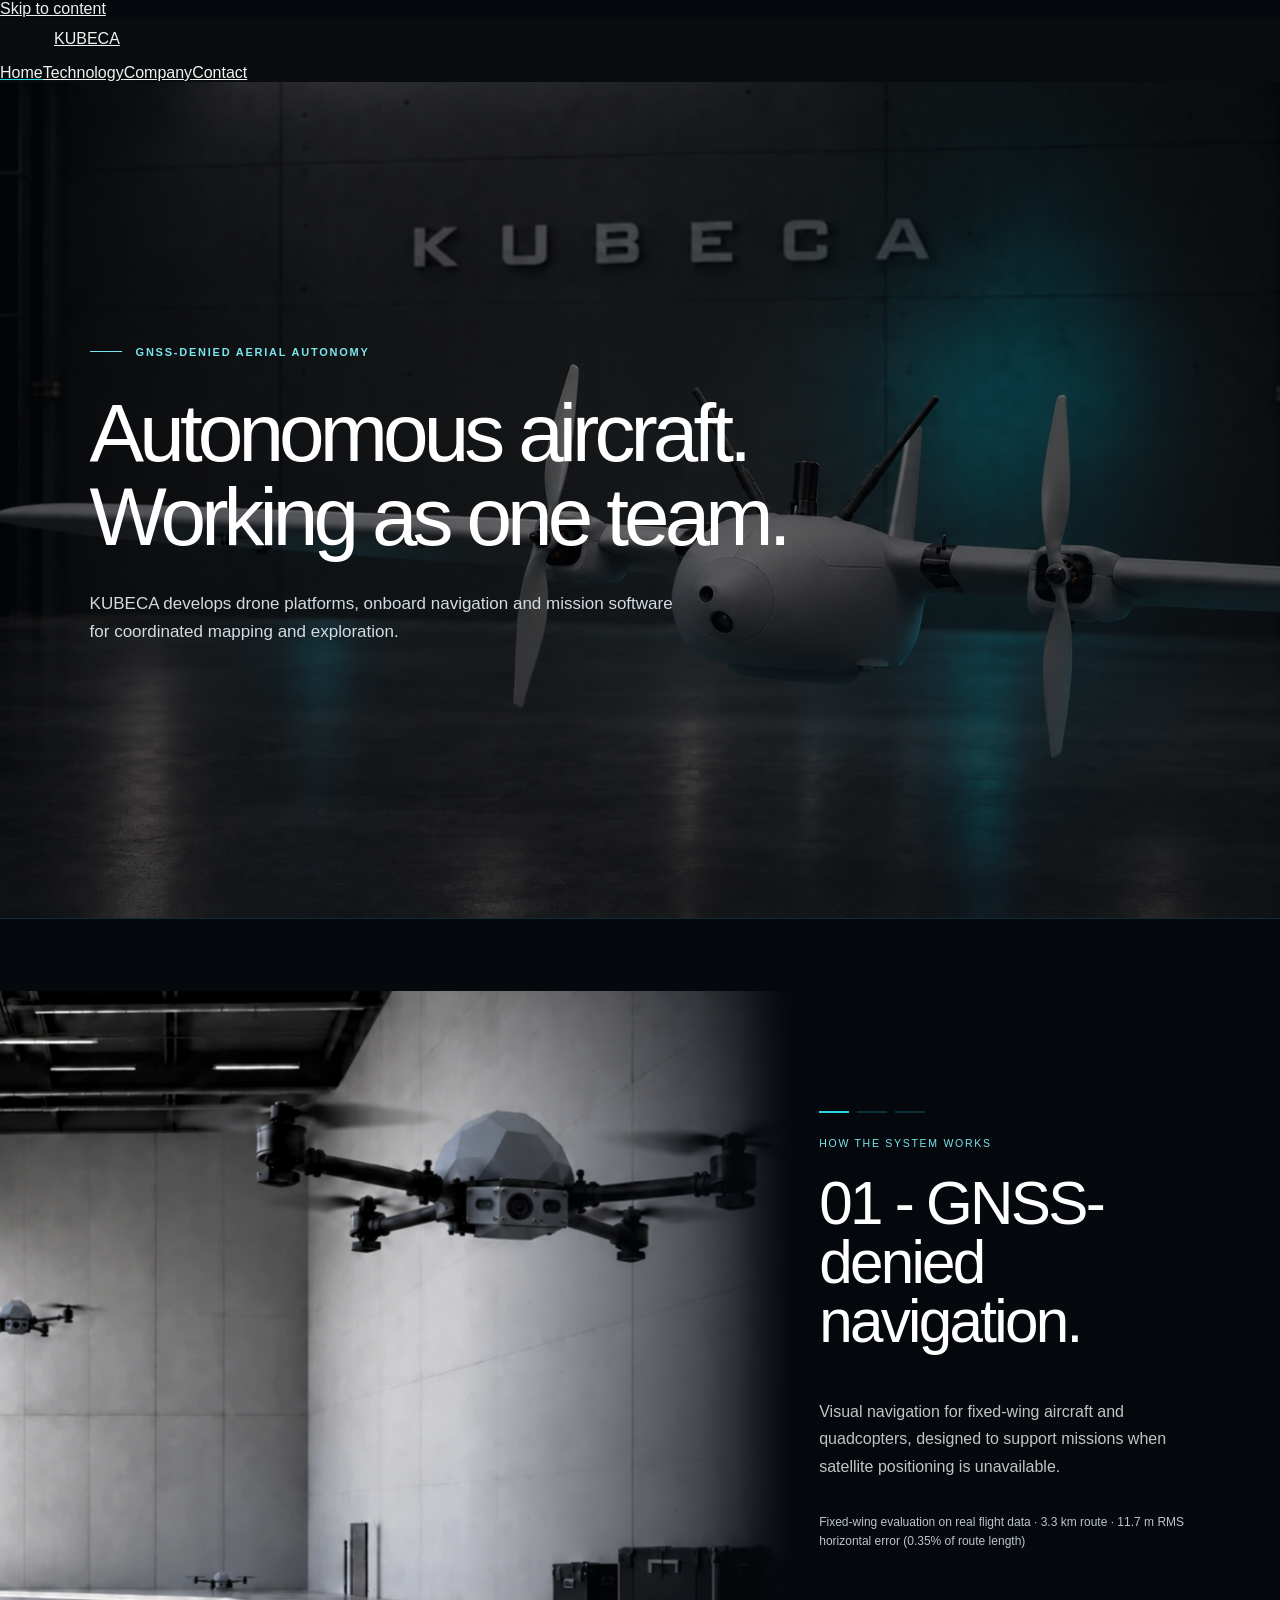
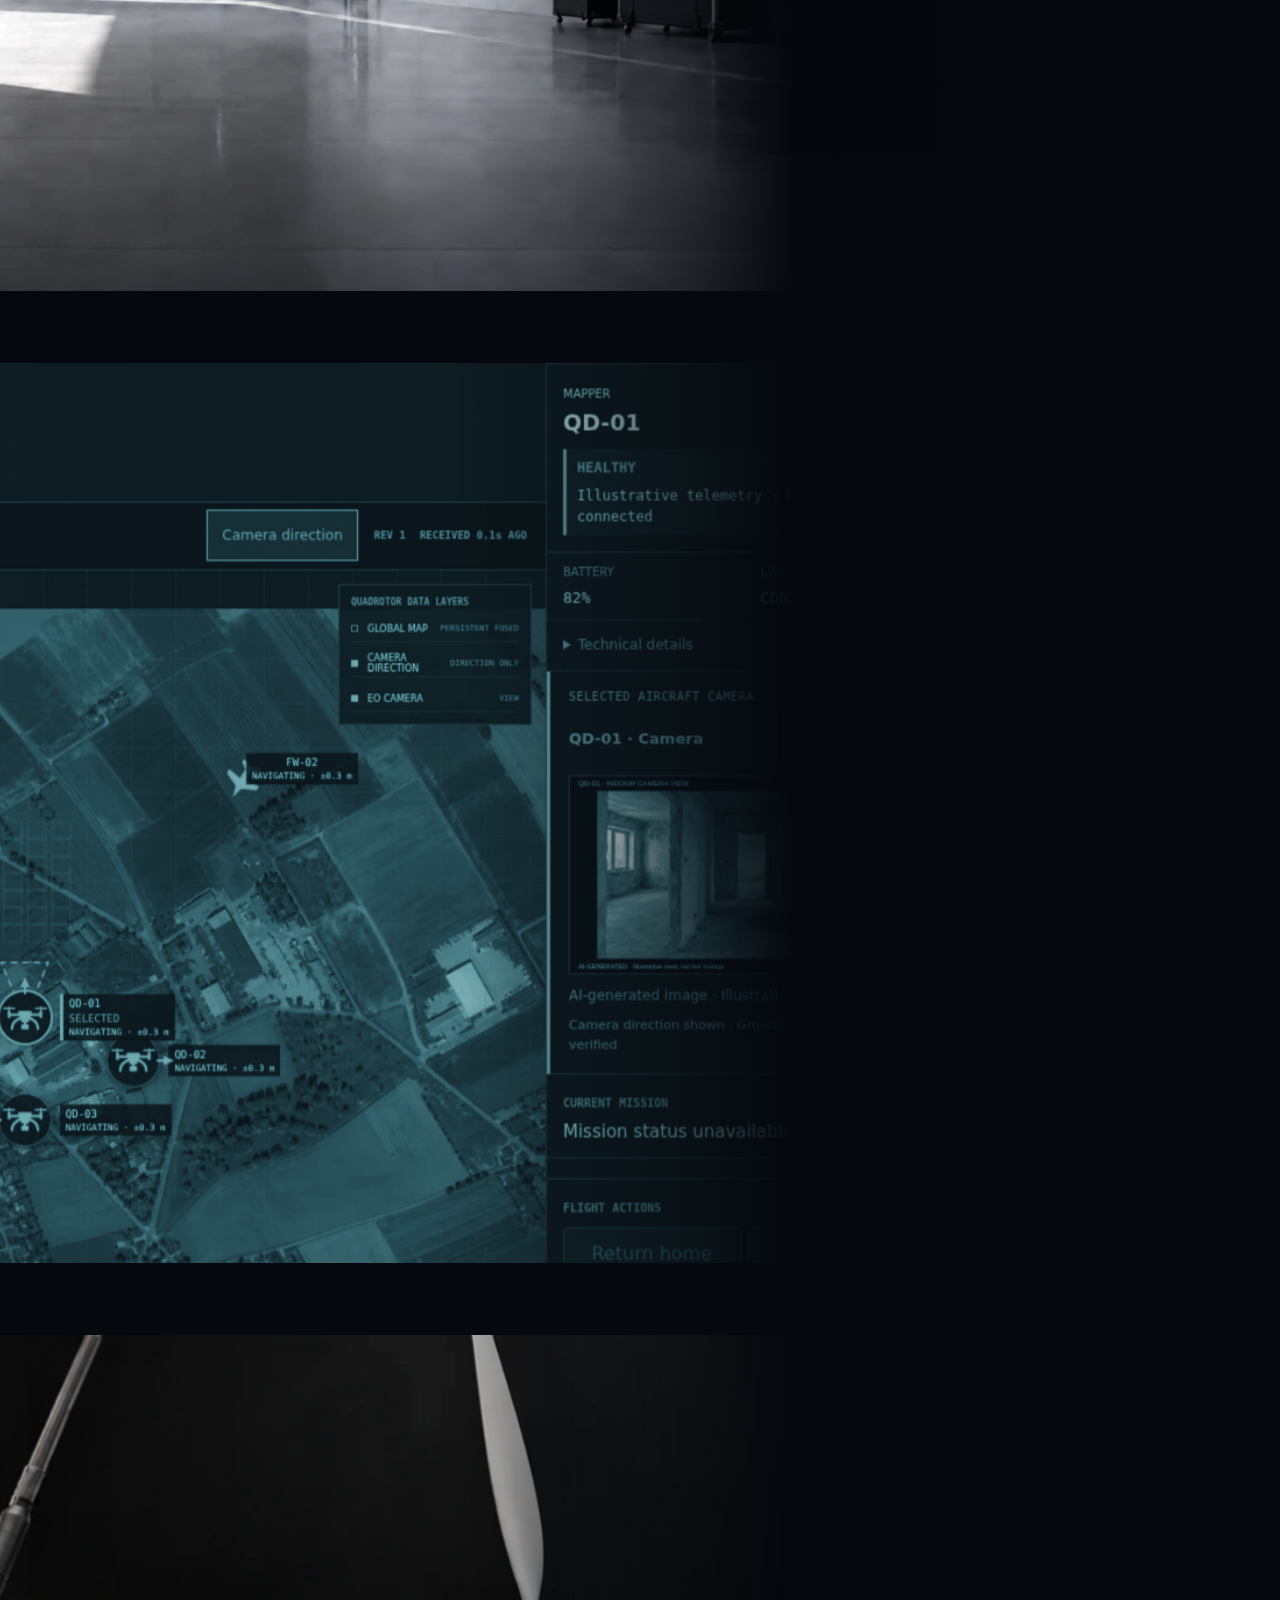
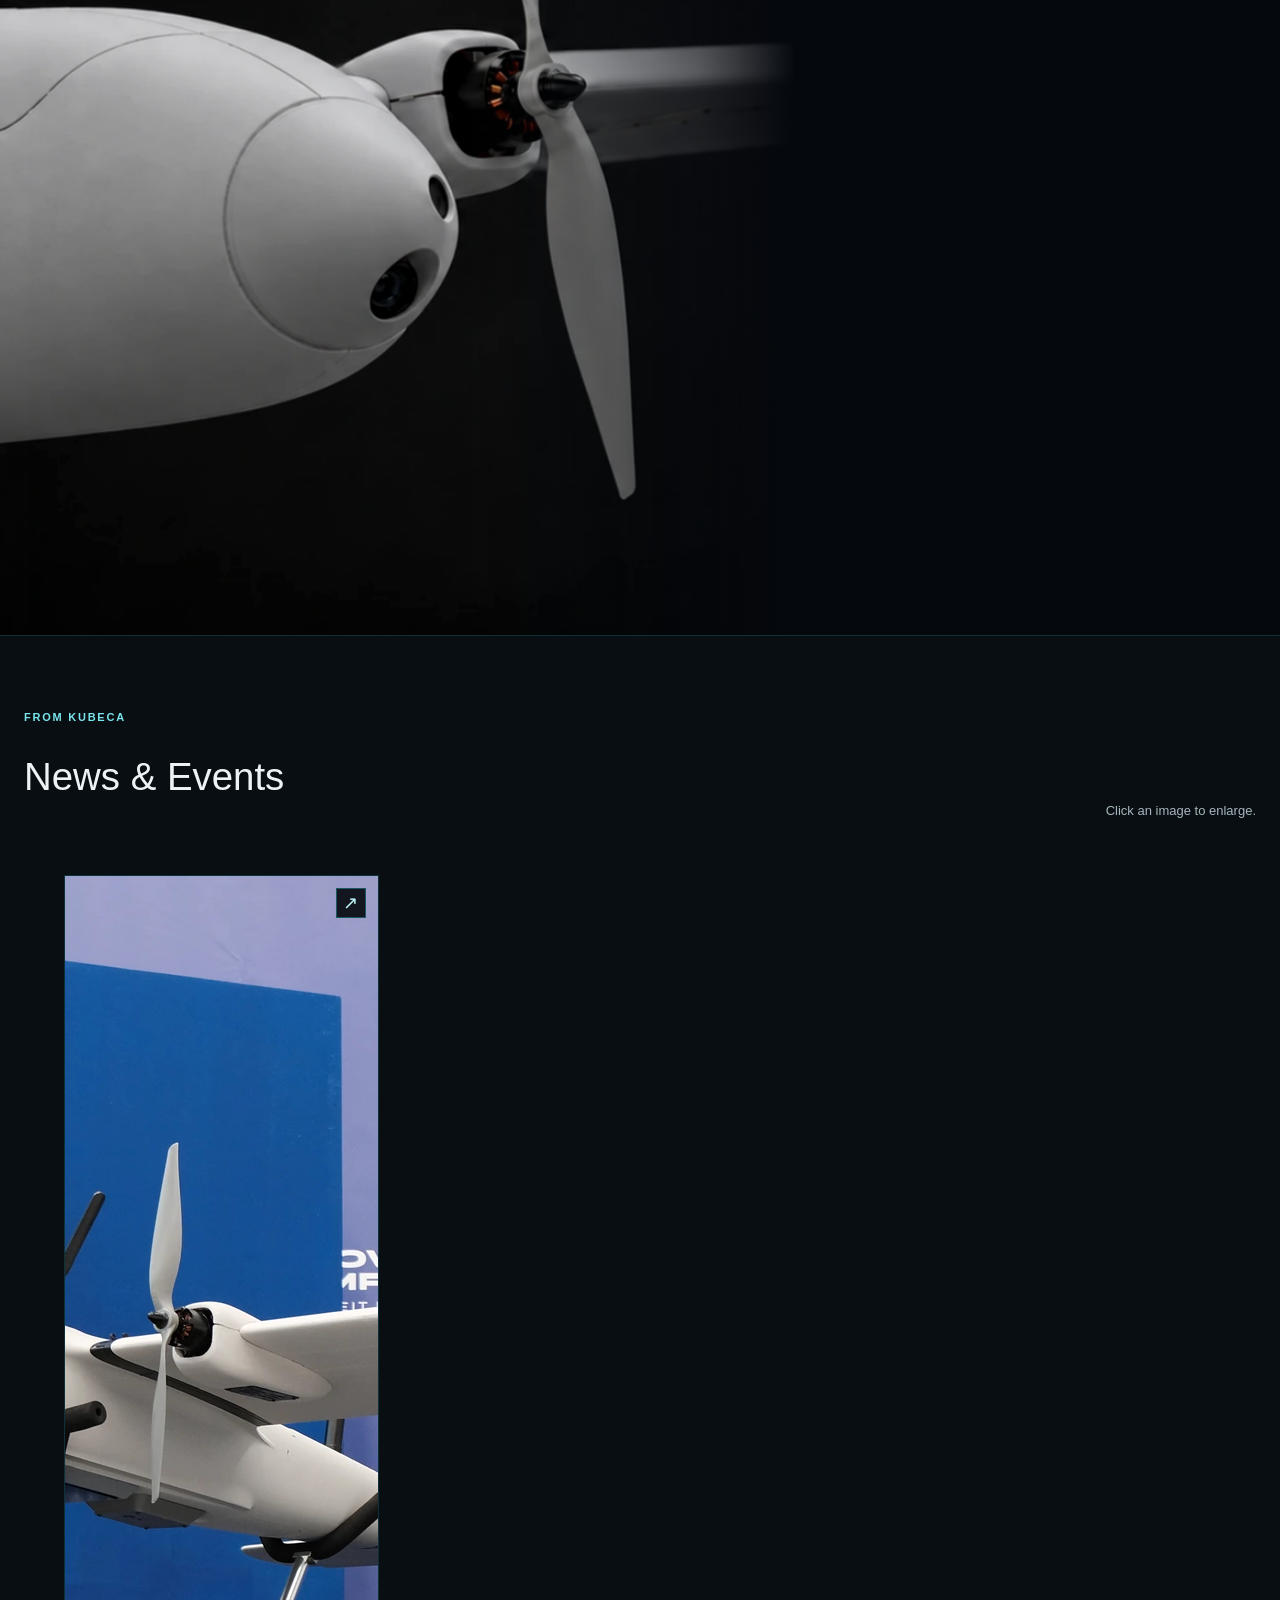
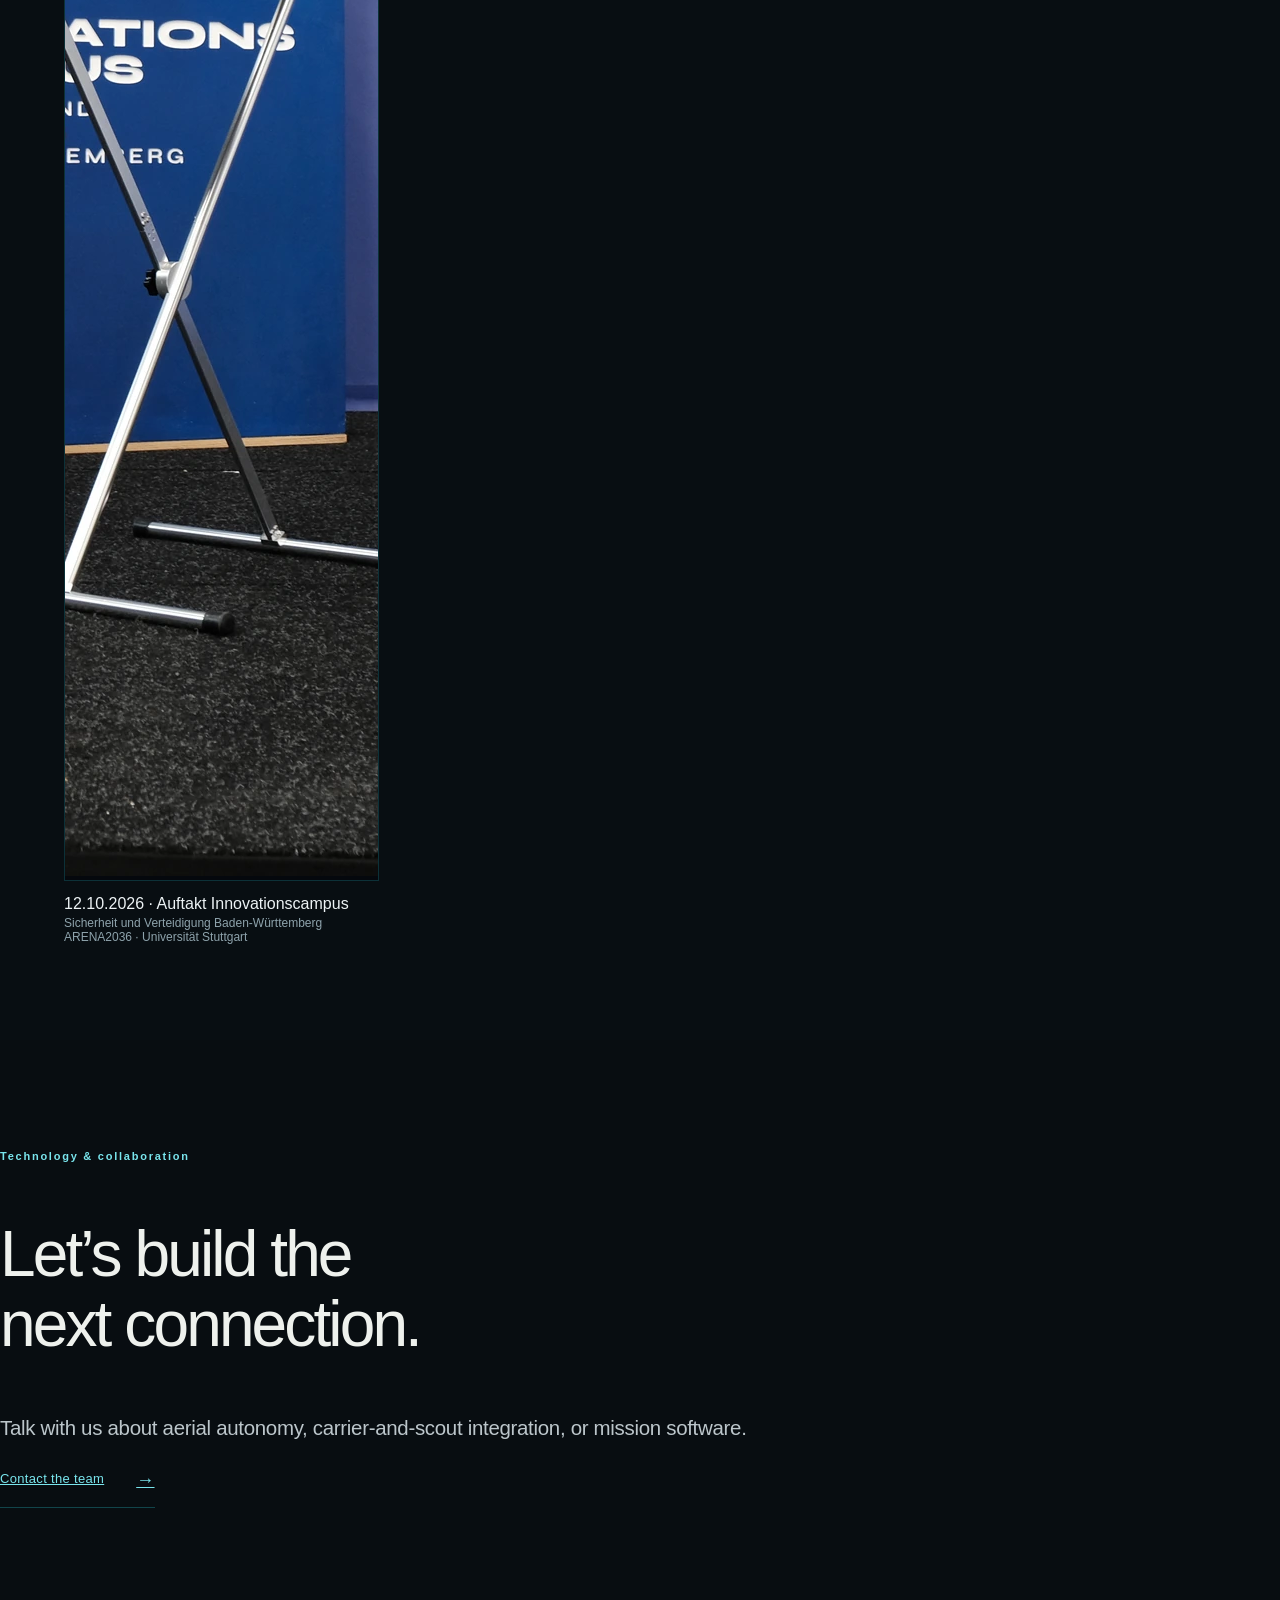
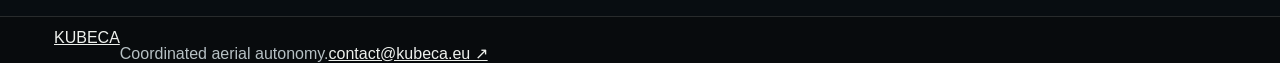
==== commit d872886b: "Place small evidence and concept notes beneath homepage stories" ====
--- a/index.html
+++ b/index.html
@@ -8,9 +8,9 @@
   <meta name="theme-color" content="#05080d">
   <link rel="stylesheet" href="assets/css/public.css">
   <link rel="stylesheet" href="assets/css/cinematic.css?v=underline-buttons-4">
-  <link rel="stylesheet" href="assets/css/home.css?v=navigation-first-23">
+  <link rel="stylesheet" href="assets/css/home.css?v=story-notes-24">
   <link rel="stylesheet" href="assets/css/design-system.css?v=module-style-2">
-  <script src="assets/js/home.js?v=mobile-glide-5" defer></script>
+  <script src="assets/js/home.js?v=story-notes-6" defer></script>
   <script src="assets/js/home-gallery.js?v=event-only-3" defer></script>
   <link rel="stylesheet" href="assets/css/c2-preview-tone.css?v=2">
 </head>
@@ -25,23 +25,22 @@
         <p class="hero-eyebrow">GNSS-denied aerial autonomy</p>
         <h1>Autonomous aircraft.<br>Working as one team.</h1>
         <p class="hero-copy">KUBECA develops drone platforms, onboard navigation and mission software for coordinated mapping and exploration.</p>
-        <p class="home-proof" id="flight-evaluation"><span>Fixed-wing evaluation on real flight data</span><span>3.3 km route &middot; 11.7 m RMS horizontal error (0.35% of route length)</span></p>
       </div>
     </section>
     <section class="story home-who-story" id="story" aria-label="Connected aerial autonomy">
-      <section class="scene home-who-scene home-navigation-scene" id="home-navigation" aria-labelledby="later-scene-1" data-title="GNSS-denied navigation." data-copy="Visual navigation for fixed-wing aircraft and quadcopters, designed to support missions when satellite positioning is unavailable.">
+      <section class="scene home-who-scene home-navigation-scene" id="home-navigation" aria-labelledby="later-scene-1" data-title="GNSS-denied navigation." data-copy="Visual navigation for fixed-wing aircraft and quadcopters, designed to support missions when satellite positioning is unavailable." data-note="Fixed-wing evaluation on real flight data &middot; 3.3 km route &middot; 11.7 m RMS horizontal error (0.35% of route length)">
         <div class="home-who-media"><img class="media-fill home-who-image" src="assets/images/quadcopter/quad-cool-camera-two-tof-v7.webp" alt="Prototype-based visualisation of KUBECA quadcopters with one camera and two ToF sensors in a cool grey concrete hangar" loading="lazy" decoding="async"></div>
-        <div class="mobile-story-copy"><span>How the system works</span><h2 id="later-scene-1">01 - GNSS-denied navigation.</h2><p>Visual navigation for fixed-wing aircraft and quadcopters, designed to support missions when satellite positioning is unavailable.</p></div>
+        <div class="mobile-story-copy"><span>How the system works</span><h2 id="later-scene-1">01 - GNSS-denied navigation.</h2><p>Visual navigation for fixed-wing aircraft and quadcopters, designed to support missions when satellite positioning is unavailable.</p><p class="home-story-note" id="flight-evaluation">Fixed-wing evaluation on real flight data &middot; 3.3 km route &middot; 11.7 m RMS horizontal error (0.35% of route length)</p></div>
       </section>
-      <section class="scene home-who-scene home-c2-scene" id="home-c2" aria-labelledby="later-scene-2" data-title="Coordinate multiple aircraft." data-copy="Assign tasks by text or voice, review plans and supervise the fleet in KUBECA C2. Multi-drone coordination is demonstrated in a digital twin.">
+      <section class="scene home-who-scene home-c2-scene" id="home-c2" aria-labelledby="later-scene-2" data-title="Coordinate multiple aircraft." data-copy="Assign tasks by text or voice, review plans and supervise the fleet in KUBECA C2." data-note="Demonstrated in a digital twin.">
         <div class="home-who-media"><img class="media-fill home-who-image home-c2-image" src="assets/images/public/c2-home-workspace-20261014.webp" alt="Turquoise presentation of the current KUBECA C2 mission workspace showing the mission header, shared aircraft map and selected quad’s camera and status. Illustrative mission data and AI-generated interior camera imagery." width="1380" height="887" loading="lazy" decoding="async"></div>
-        <div class="mobile-story-copy"><span>How the system works</span><h2 id="later-scene-2">02 - Coordinate multiple aircraft.</h2><p>Assign tasks by text or voice, review plans and supervise the fleet in KUBECA C2. Multi-drone coordination is demonstrated in a digital twin.</p></div>
+        <div class="mobile-story-copy"><span>How the system works</span><h2 id="later-scene-2">02 - Coordinate multiple aircraft.</h2><p>Assign tasks by text or voice, review plans and supervise the fleet in KUBECA C2.</p><p class="home-story-note">Demonstrated in a digital twin.</p></div>
       </section>
-      <section class="scene home-who-scene home-carrier-scene" id="story-final" aria-labelledby="later-scene-3" data-title="Future carrier concept." data-copy="A dedicated carrier drone is planned to transport and deploy local drones near the mission area, extending their reach.">
+      <section class="scene home-who-scene home-carrier-scene" id="story-final" aria-labelledby="later-scene-3" data-title="Extend the reach." data-copy="A dedicated carrier drone is planned to transport and deploy local drones near the mission area, extending their reach." data-note="Future carrier concept.">
         <div class="home-who-media"><img class="media-fill home-who-image aircraft-detail-mirrored" src="assets/images/aircraft/aircraft-detail-grey-v4.webp" alt="Prototype-based close-up visualisation of the KUBECA aircraft nose and cameras" width="1672" height="941" loading="lazy" decoding="async"></div>
-        <div class="mobile-story-copy"><span>How the system works</span><h2 id="later-scene-3">03 - Future carrier concept.</h2><p>A dedicated carrier drone is planned to transport and deploy local drones near the mission area, extending their reach.</p><a class="home-detail-link" id="home-technology-link" href="technology.html?v=clean-media-23">Explore the technology <span aria-hidden="true">&#8594;</span></a></div>
+        <div class="mobile-story-copy"><span>How the system works</span><h2 id="later-scene-3">03 - Extend the reach.</h2><p>A dedicated carrier drone is planned to transport and deploy local drones near the mission area, extending their reach.</p><p class="home-story-note">Future carrier concept.</p><a class="home-detail-link" id="home-technology-link" href="technology.html?v=clean-media-23">Explore the technology <span aria-hidden="true">&#8594;</span></a></div>
       </section>
-      <aside class="story-text home-who-text"><div class="home-story-progress" aria-hidden="true"><i class="is-active"></i><i></i><i></i></div><span>How the system works</span><h2 id="story-title">01 - GNSS-denied navigation.</h2><p id="story-copy">Visual navigation for fixed-wing aircraft and quadcopters, designed to support missions when satellite positioning is unavailable.</p></aside>
+      <aside class="story-text home-who-text"><div class="home-story-progress" aria-hidden="true"><i class="is-active"></i><i></i><i></i></div><span>How the system works</span><h2 id="story-title">01 - GNSS-denied navigation.</h2><p id="story-copy">Visual navigation for fixed-wing aircraft and quadcopters, designed to support missions when satellite positioning is unavailable.</p><p class="home-story-note" id="story-note">Fixed-wing evaluation on real flight data &middot; 3.3 km route &middot; 11.7 m RMS horizontal error (0.35% of route length)</p></aside>
     </section>
     <section class="home-gallery" id="gallery" aria-labelledby="home-gallery-title">
       <div class="home-gallery-heading">
--- a/assets/css/home.css
+++ b/assets/css/home.css
@@ -351,9 +351,9 @@
   .home-story-progress i, .home-detail-link { transition: none; }
 }
 
-/* A quiet evaluation note sits directly beneath the hero introduction. */
-.cinematic-home .home-hero .home-proof { margin: 18px 0 0; max-width: 76ch; color: #bcc6cb; font-size: 12px; line-height: 1.6; }
-.home-proof span { display: block; }
+/* Evaluation and simulation notes sit beneath the relevant story copy. */
+.home-who-text .home-story-note,
+.mobile-story-copy .home-story-note { margin-top: 16px !important; color: #bcc6cb !important; font-size: 12px !important; line-height: 1.6 !important; letter-spacing: normal !important; }
 
 /* A compact gallery between the intro and contact area. */
 .home-gallery {
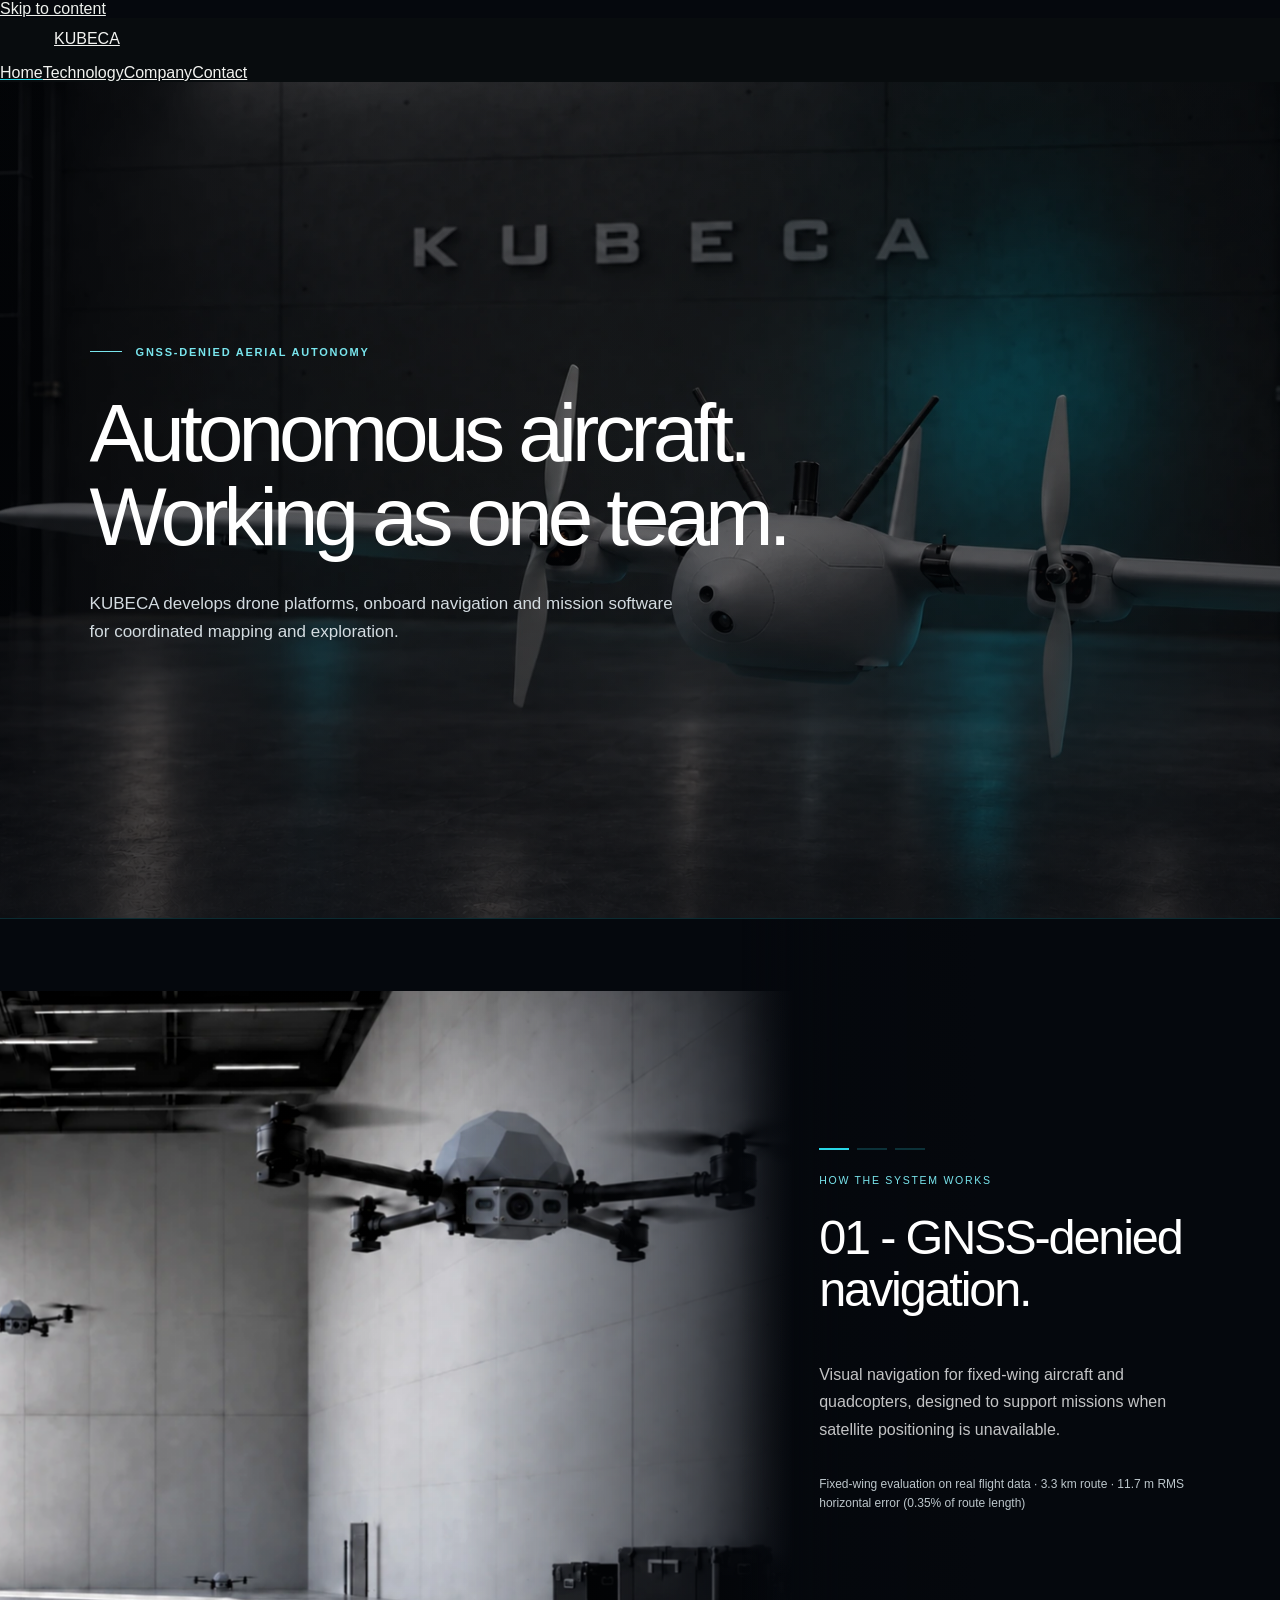
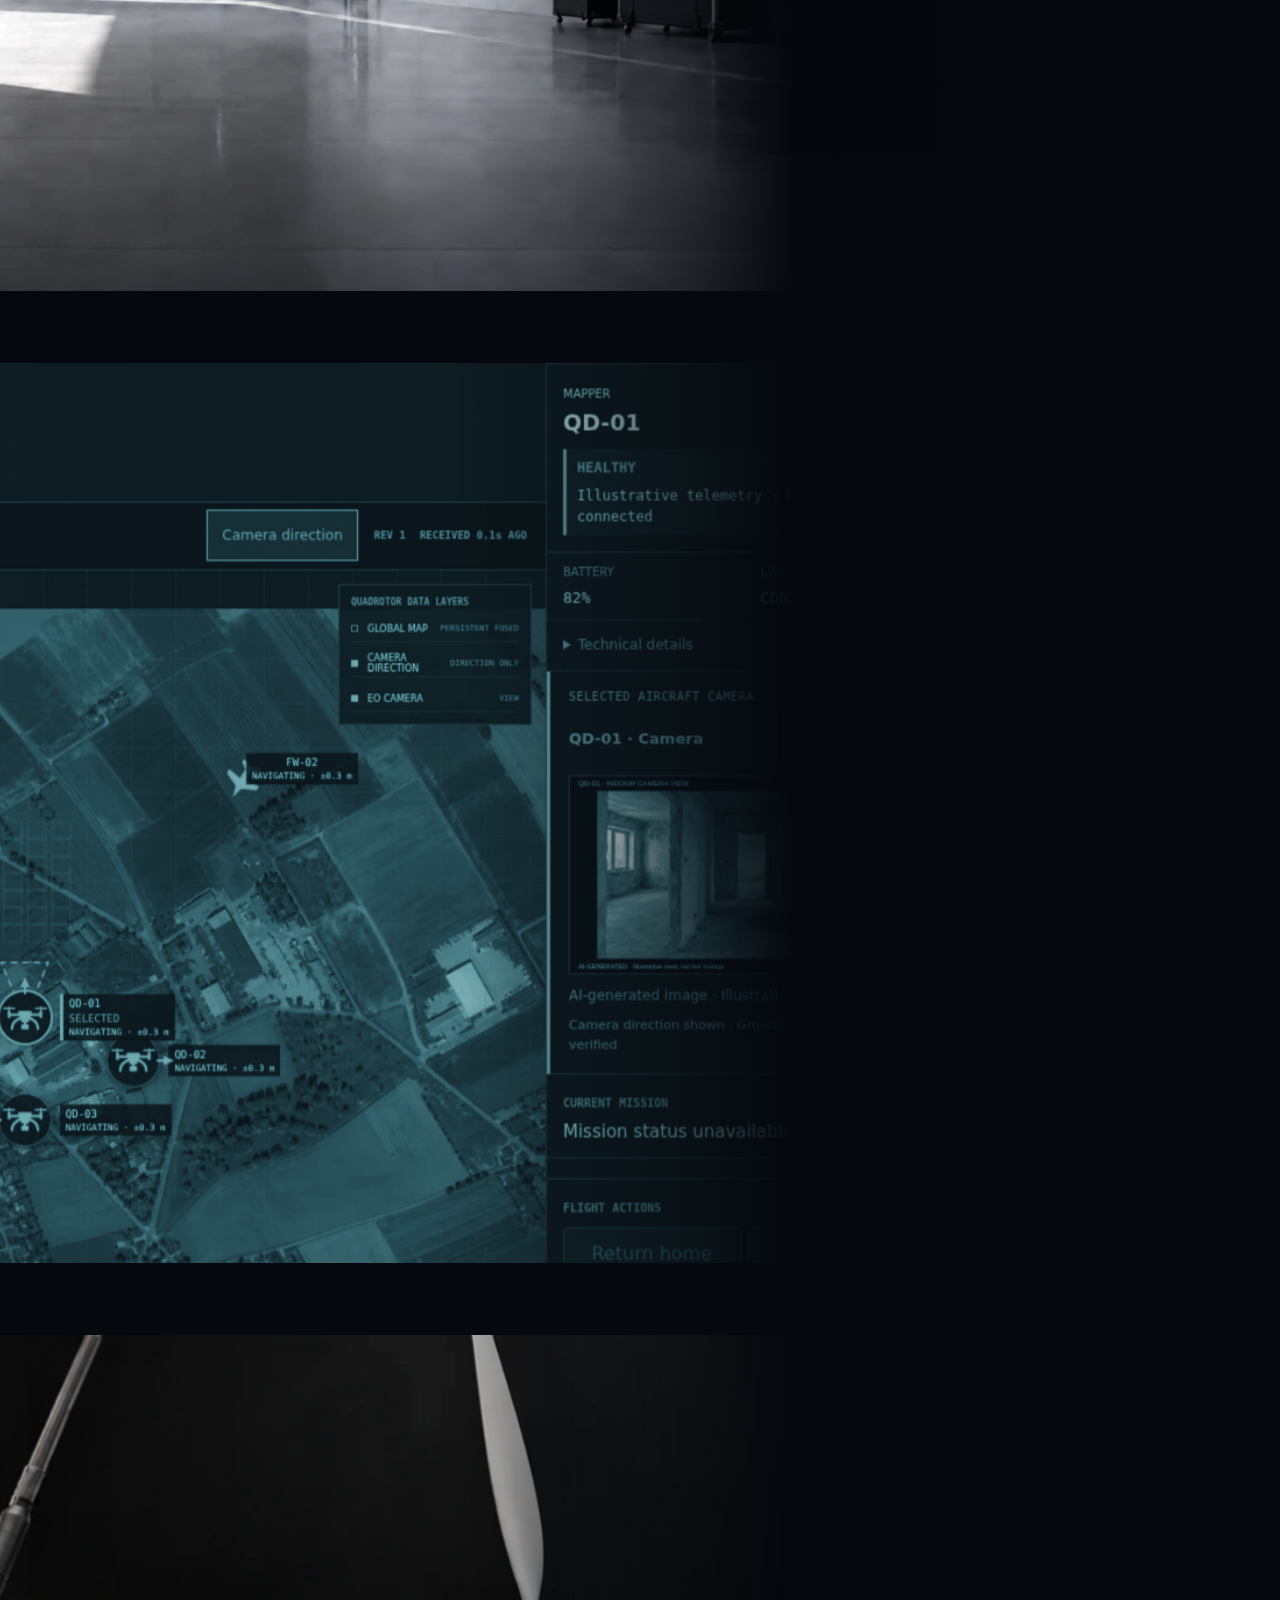
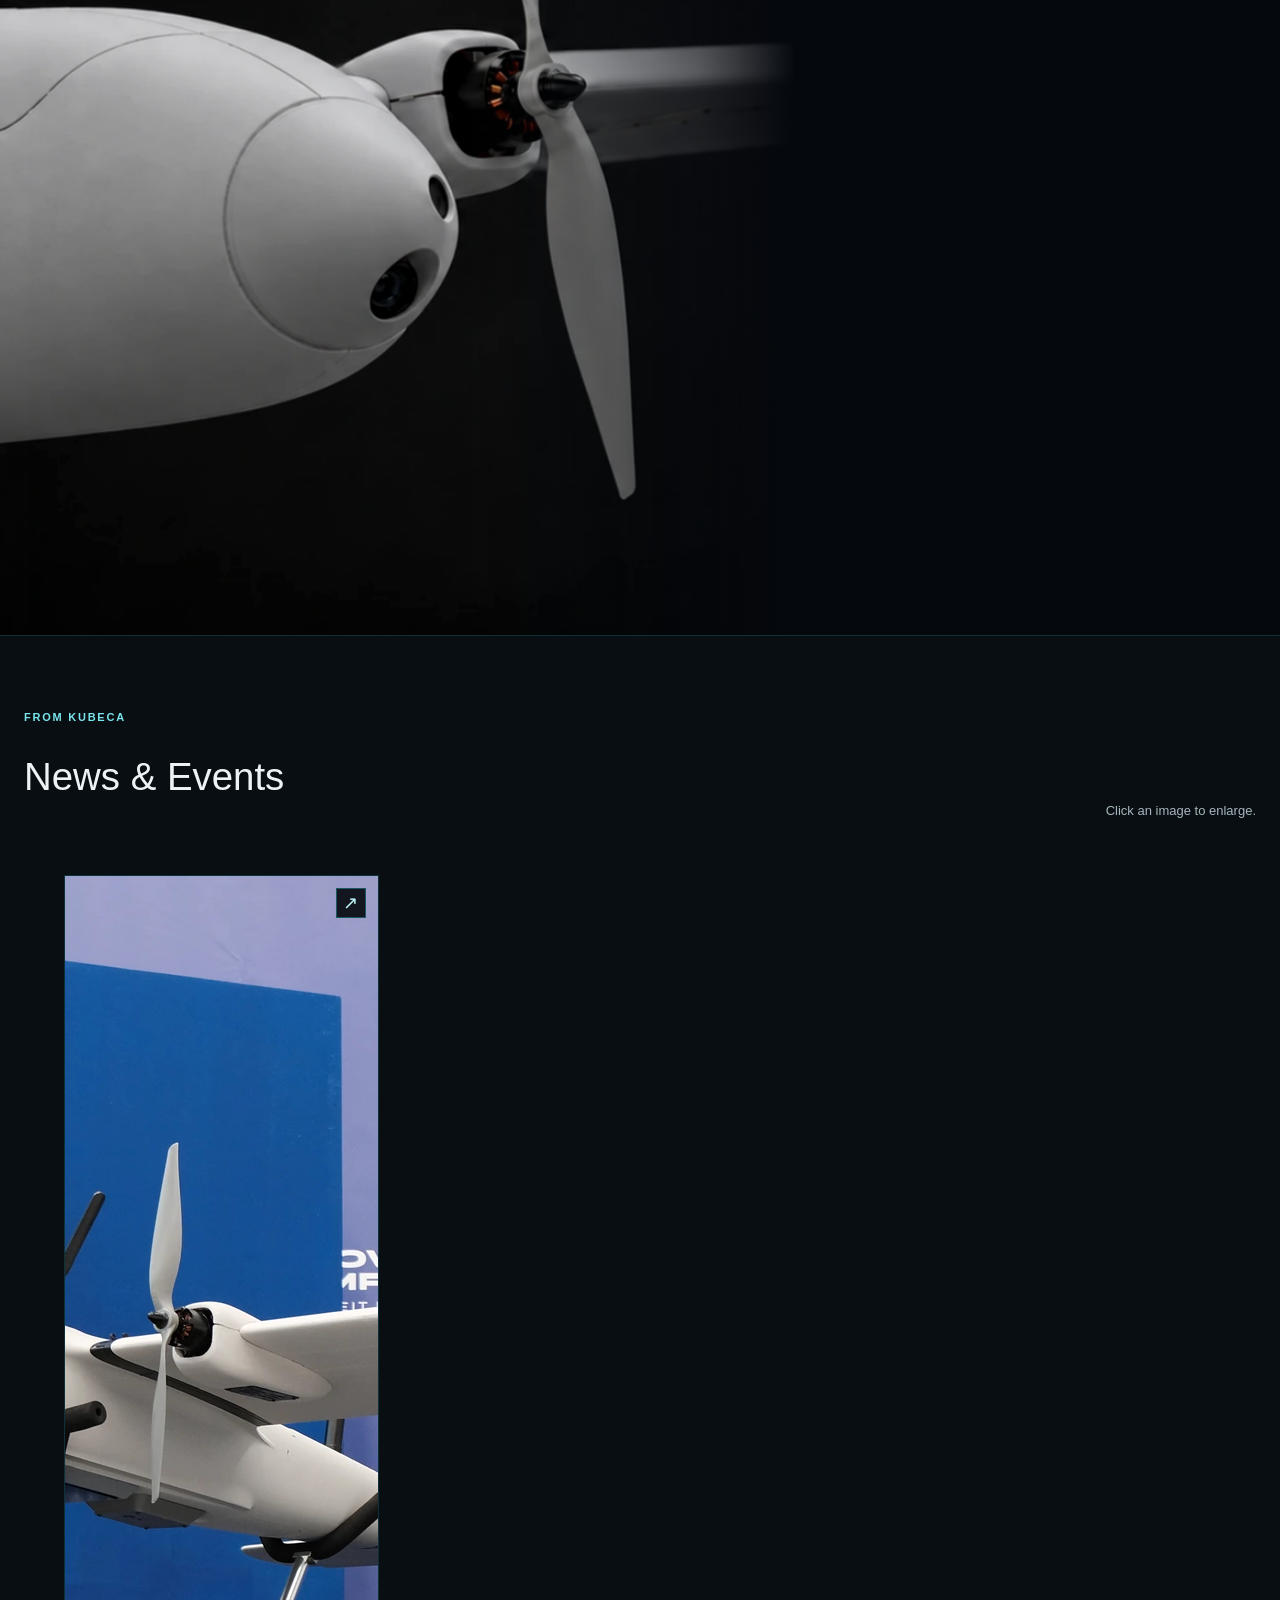
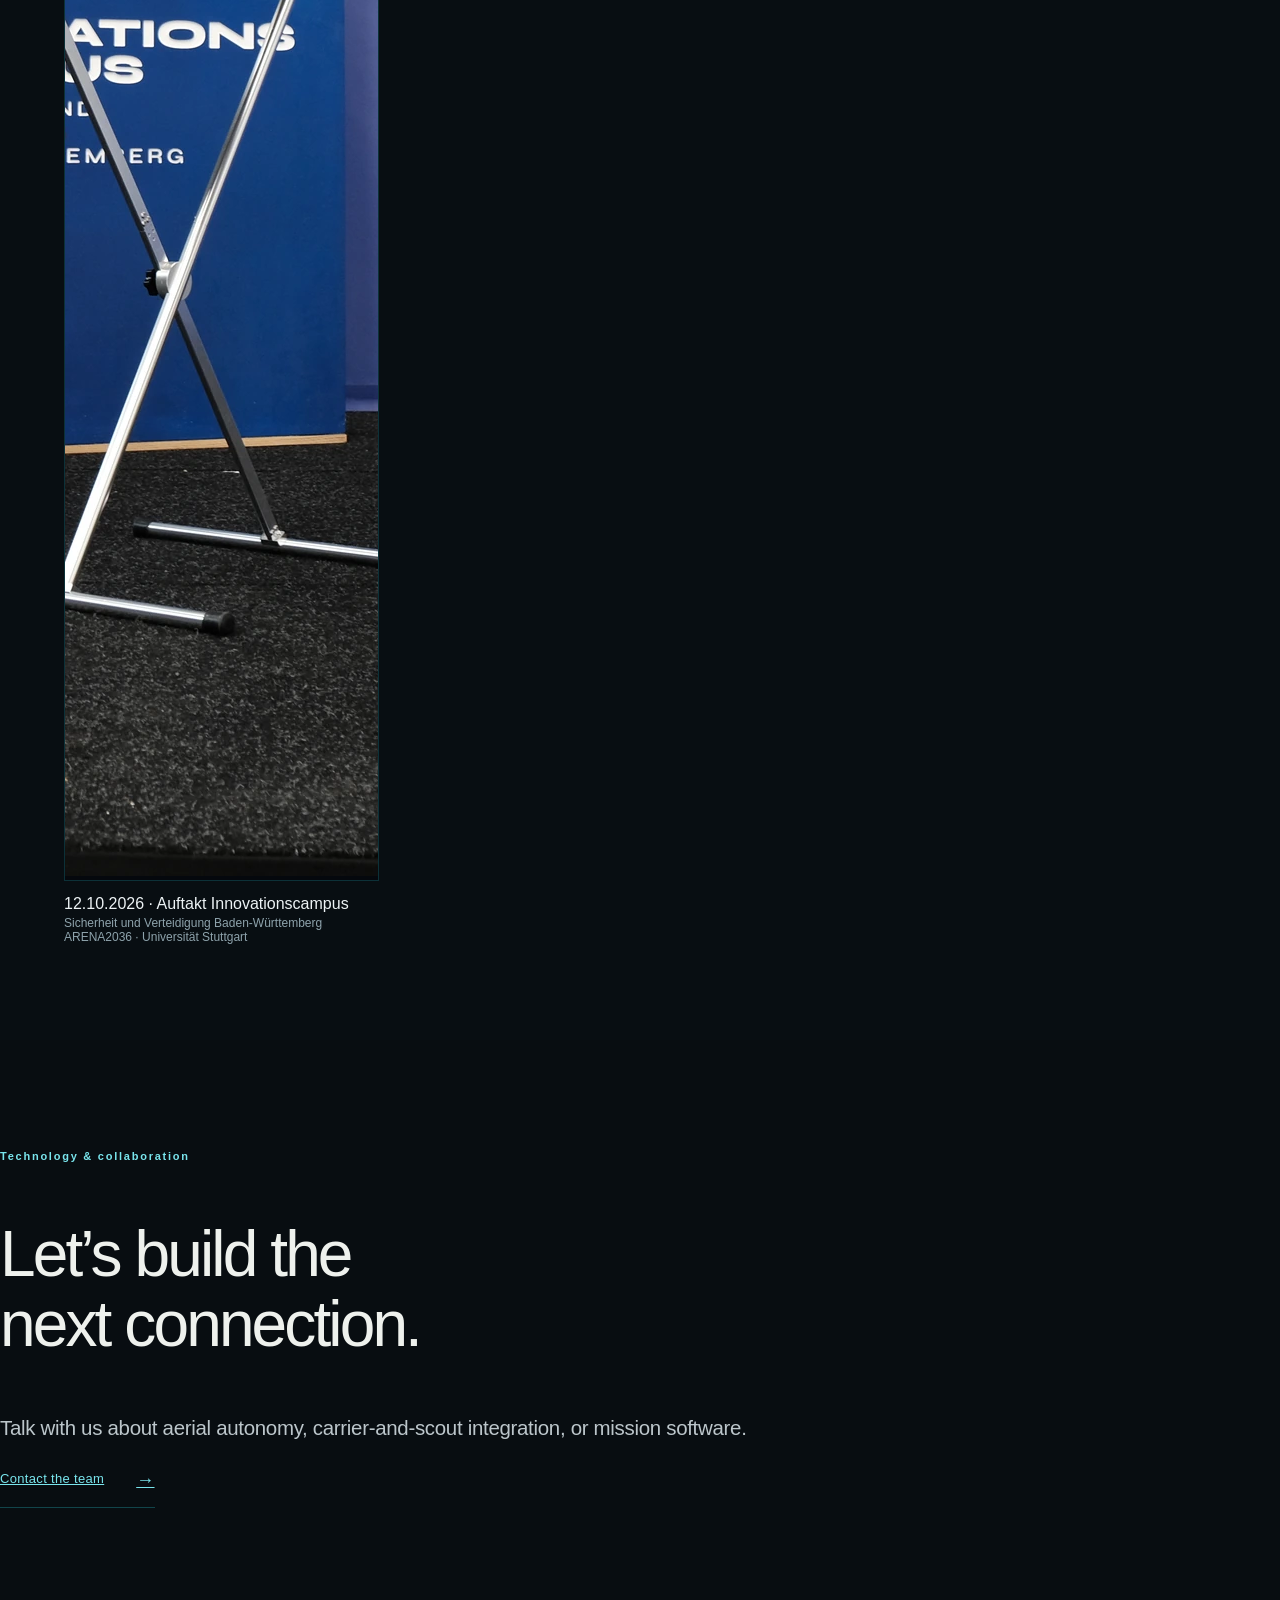
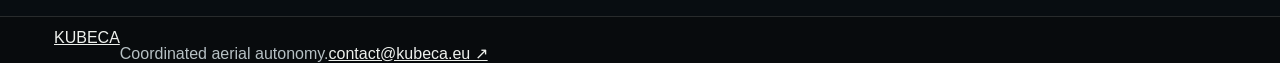
==== commit eb3c6032: "Improve mobile navigation targets and desktop homepage heading wraps" ====
--- a/index.html
+++ b/index.html
@@ -8,8 +8,8 @@
   <meta name="theme-color" content="#05080d">
   <link rel="stylesheet" href="assets/css/public.css">
   <link rel="stylesheet" href="assets/css/cinematic.css?v=underline-buttons-4">
-  <link rel="stylesheet" href="assets/css/home.css?v=story-notes-24">
-  <link rel="stylesheet" href="assets/css/design-system.css?v=module-style-2">
+  <link rel="stylesheet" href="assets/css/home.css?v=desktop-headings-25">
+  <link rel="stylesheet" href="assets/css/design-system.css?v=mobile-navigation-3">
   <script src="assets/js/home.js?v=story-notes-6" defer></script>
   <script src="assets/js/home-gallery.js?v=event-only-3" defer></script>
   <link rel="stylesheet" href="assets/css/c2-preview-tone.css?v=2">
--- a/assets/css/home.css
+++ b/assets/css/home.css
@@ -221,8 +221,8 @@
   max-width:680px !important;
   margin:0 0 30px !important;
   color:#fff !important;
-  font-size:clamp(2.75rem,4.7vw,5.7rem) !important;
-  line-height:.98 !important;
+  font-size:clamp(28px,3.8vw,76px) !important;
+  line-height:1.05 !important;
   font-weight:320 !important;
   letter-spacing:-.045em !important;
   text-transform:none !important;
--- a/assets/css/design-system.css
+++ b/assets/css/design-system.css
@@ -101,6 +101,26 @@
     font-size: clamp(36px, 6vw, 52px);
   }
 }
+/* Keep the main destinations readable and easy to tap on phones and tablets. */
+@media (max-width: 760px) {
+  :is(.cinematic-home, .cinematic-tech) .site-nav { gap: 8px; }
+  :is(.cinematic-home, .cinematic-tech) .site-nav nav { gap: clamp(3px, calc(10vw - 29px), 14px); font-size: 14px; }
+  :is(.cinematic-home, .cinematic-tech) .site-nav nav a {
+    display: inline-flex;
+    align-items: center;
+    justify-content: center;
+    min-width: 44px;
+    min-height: 44px;
+    padding: 10px 0;
+    line-height: 1.2;
+    white-space: nowrap;
+    flex-shrink: 0;
+  }
+  :is(.cinematic-home, .cinematic-tech) .site-nav .wordmark { min-width: 44px; min-height: 44px; }
+}
+@media (max-width: 420px) {
+  :is(.cinematic-home, .cinematic-tech) .site-nav .brand-name { display: none; }
+}
 @media (max-width: 600px) {
   .cinematic-tech :is(#airframe-title, #navigation-module-title) {
     font-size: clamp(32px, 8.6vw, 44px);
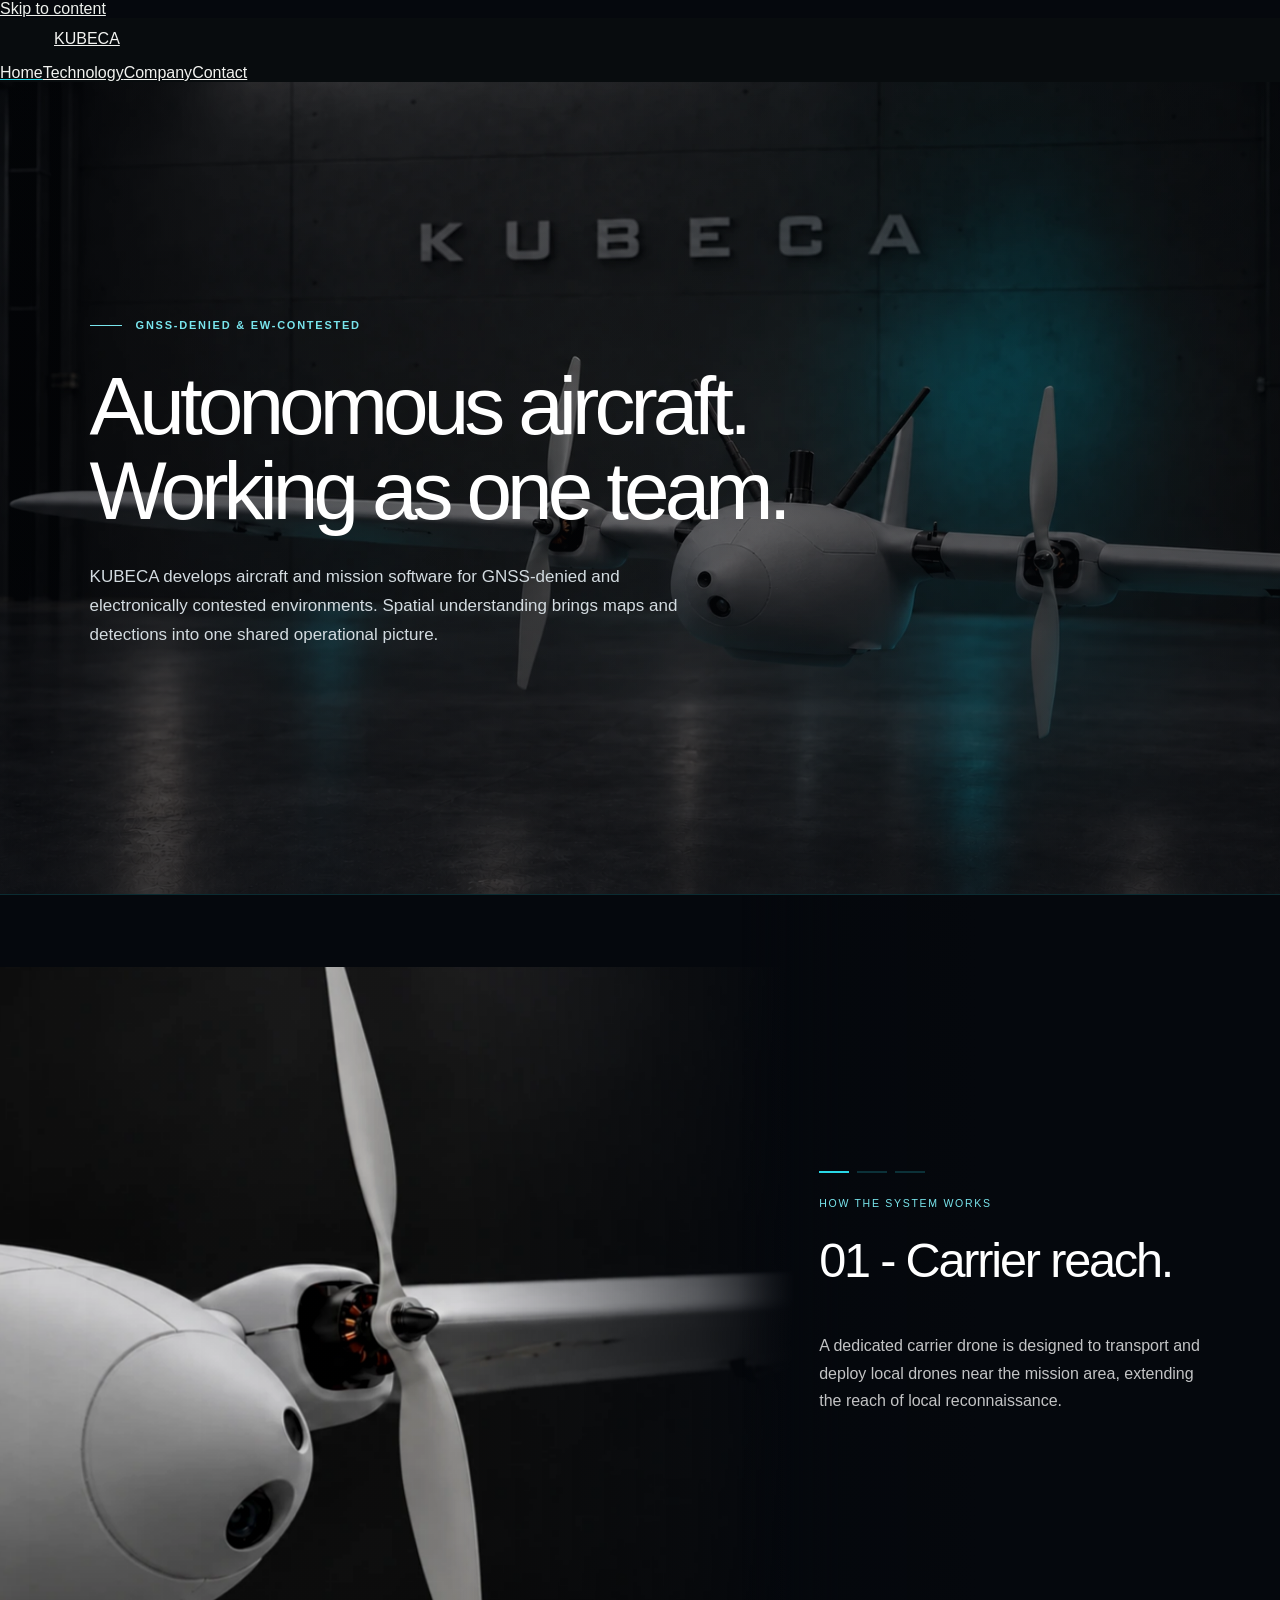
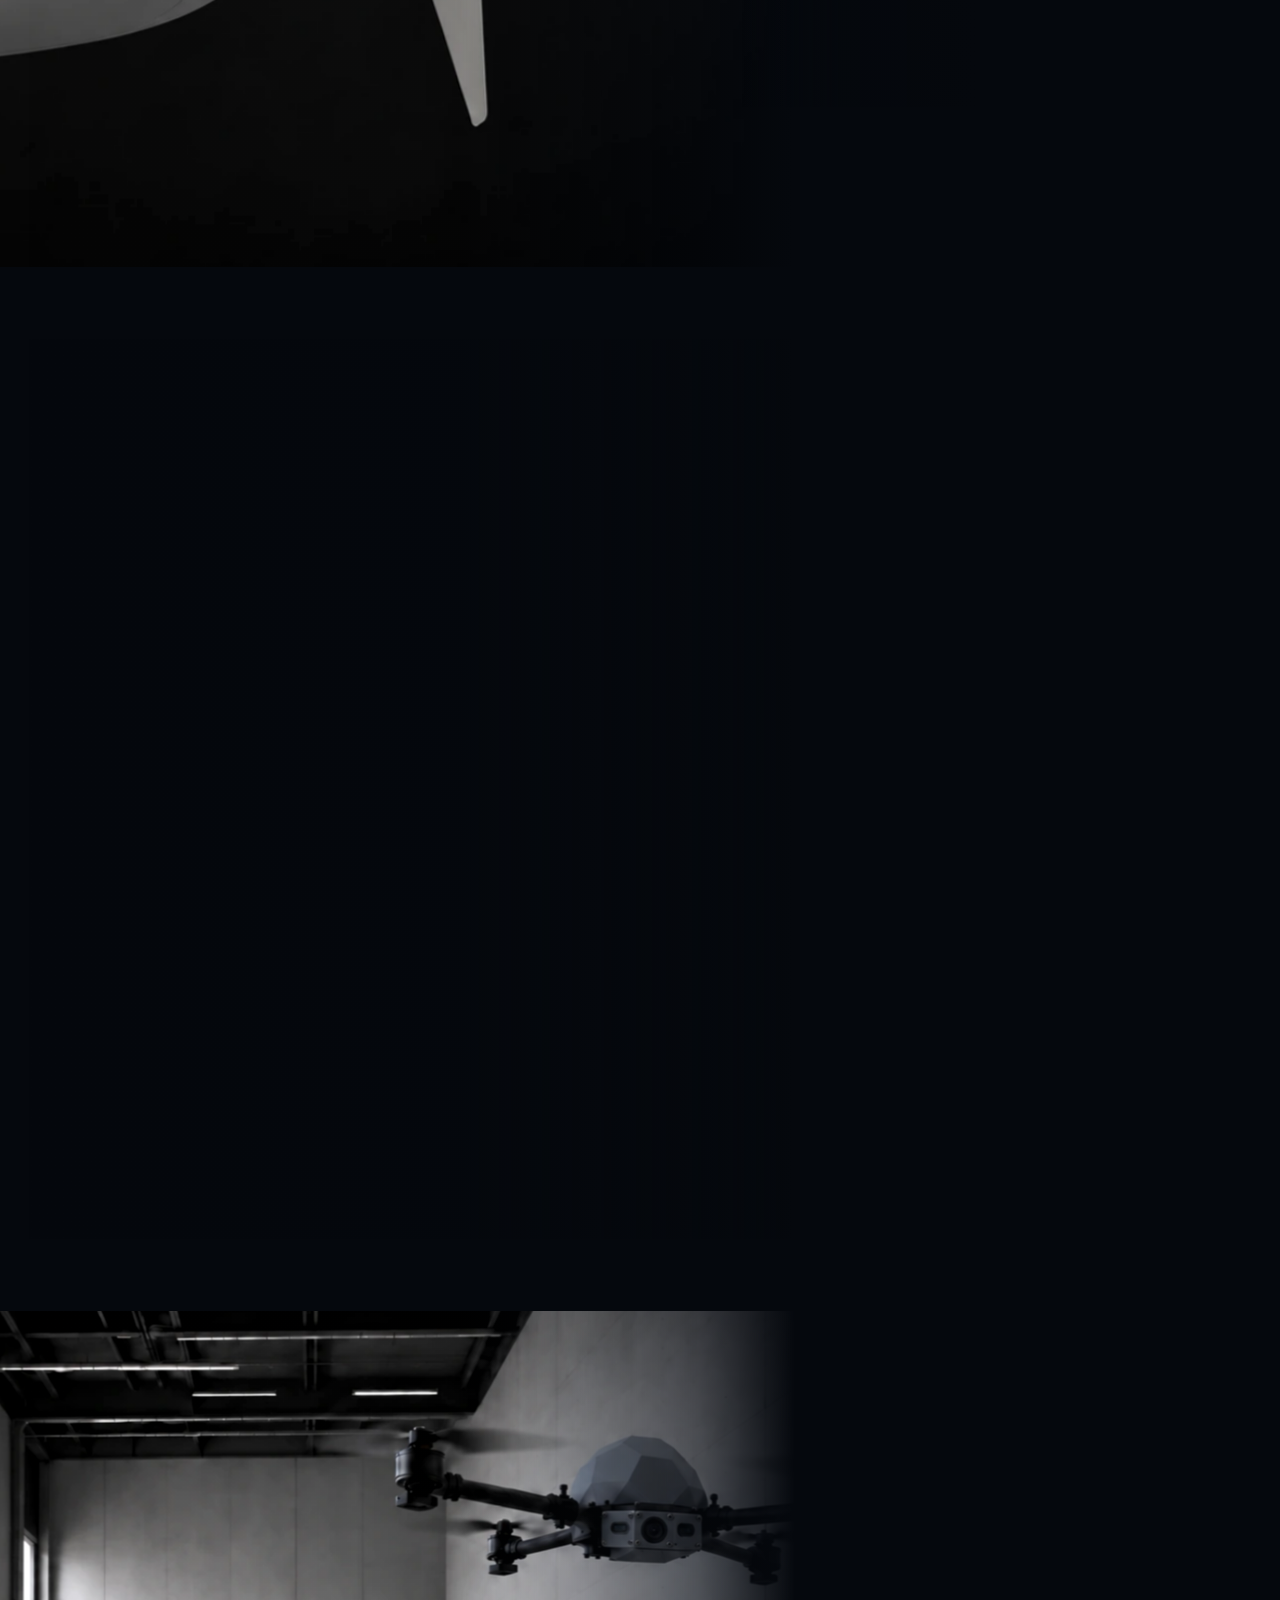
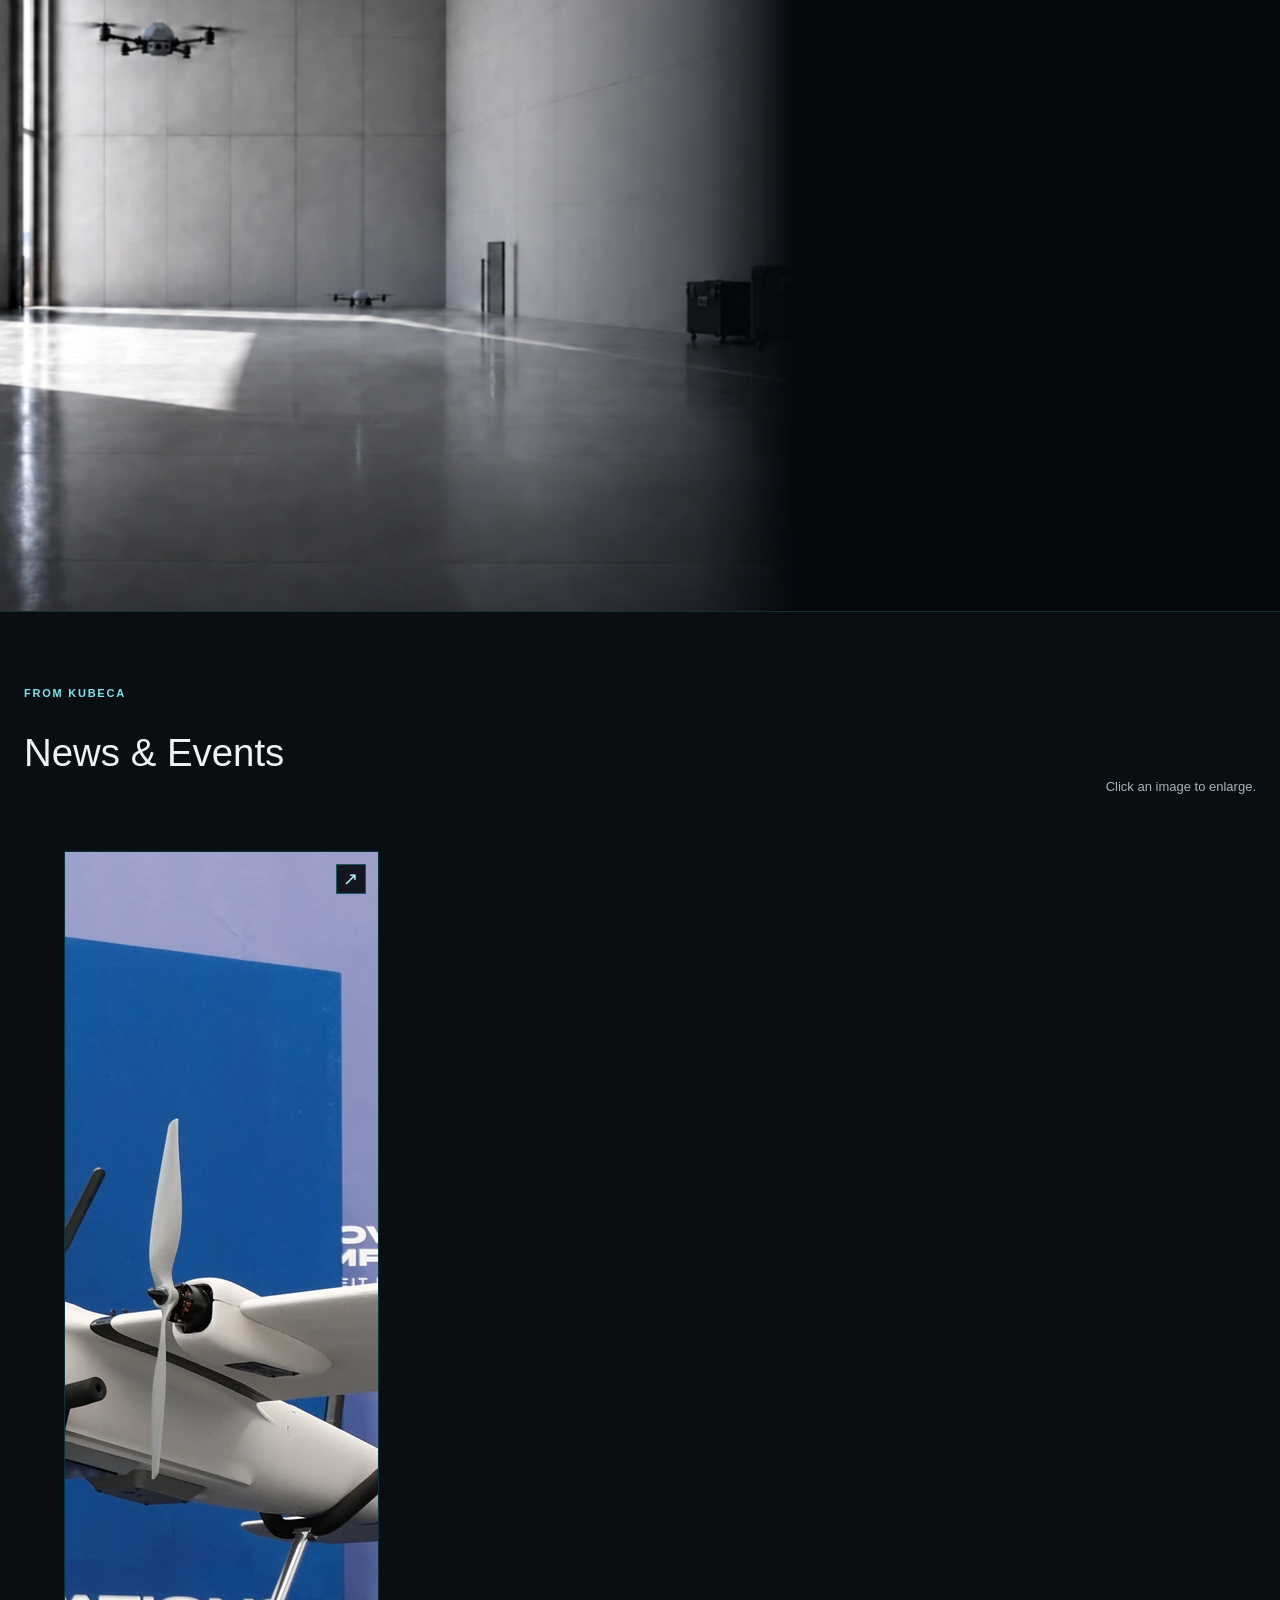
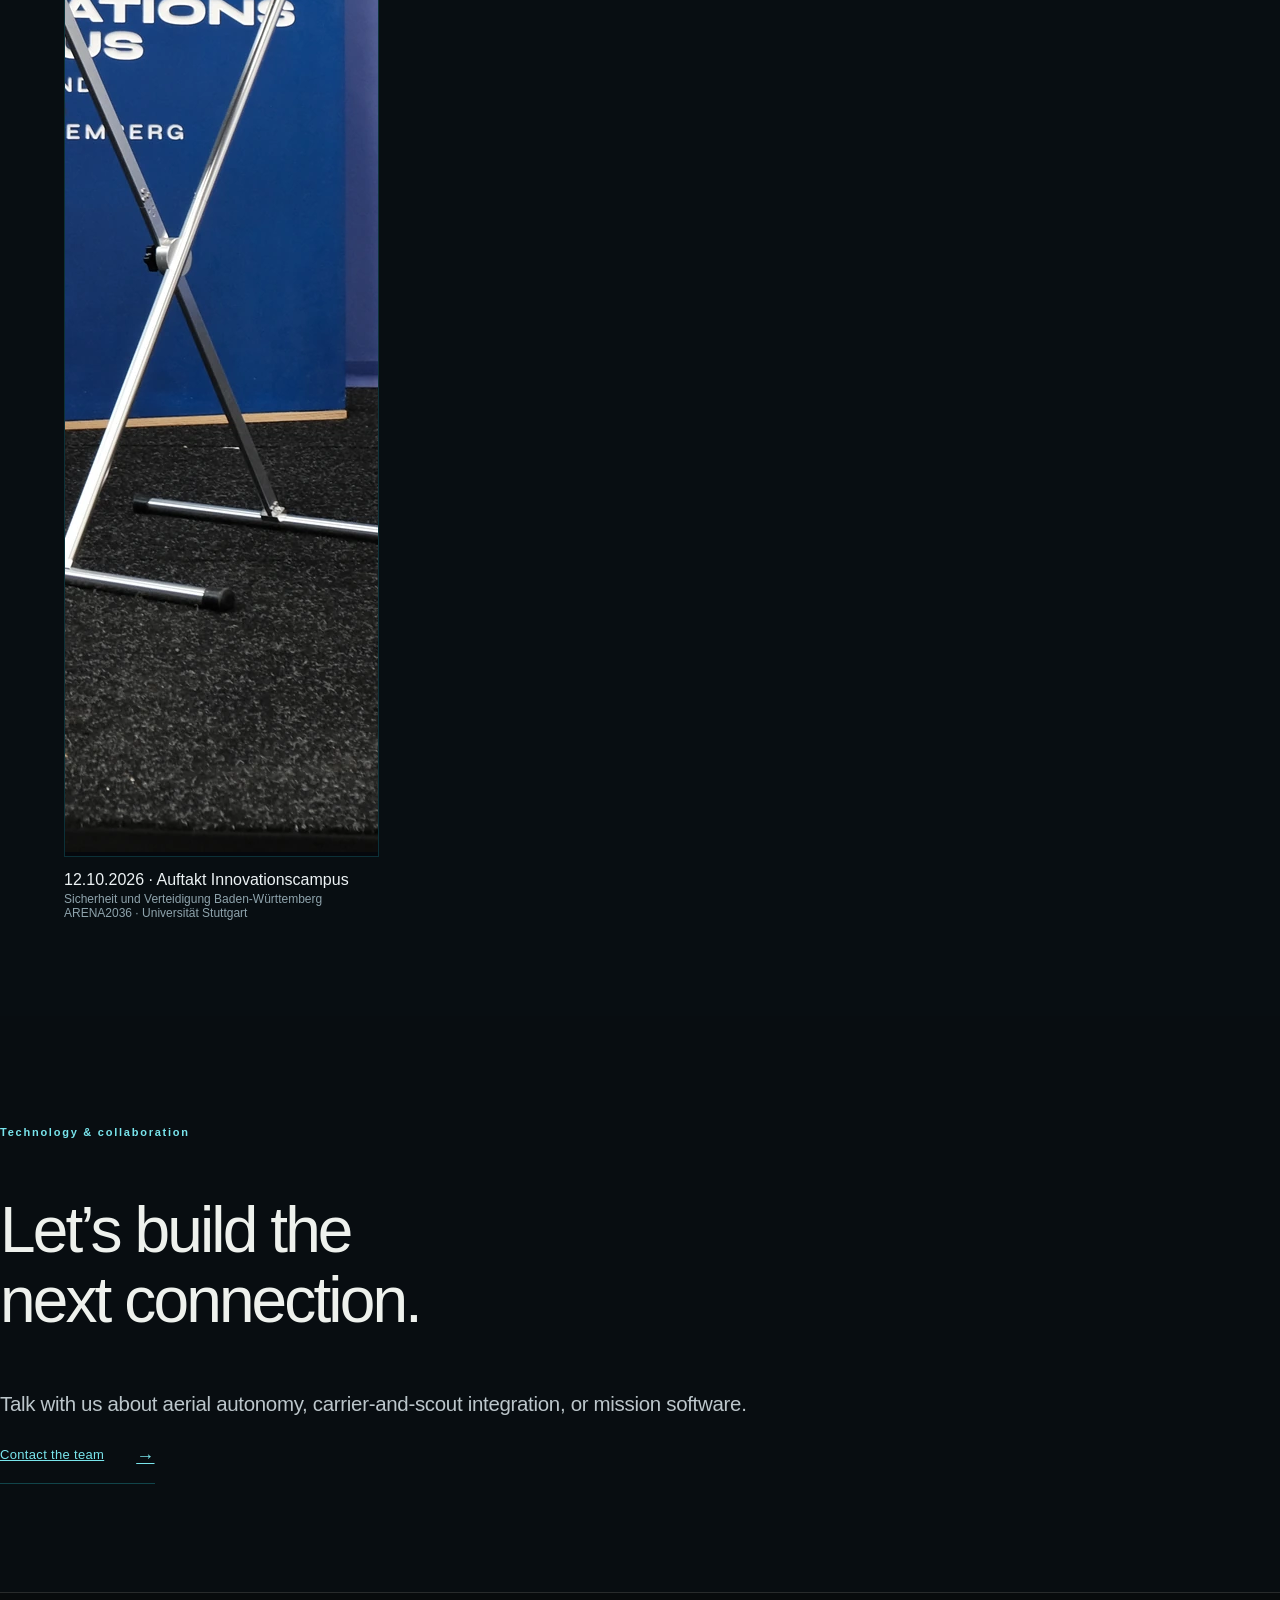
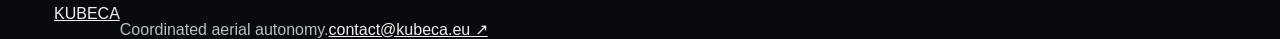
==== commit d3dba30b: "Clarify EW-contested autonomy and shared operational picture" ====
--- a/index.html
+++ b/index.html
@@ -4,15 +4,14 @@
   <meta charset="utf-8">
   <meta name="viewport" content="width=device-width, initial-scale=1">
   <title>KUBECA - Coordinated aerial autonomy</title>
-  <meta name="description" content="KUBECA develops drone platforms, onboard autonomy and C2 mission software for coordinated missions. Carrier integration is planned as a future concept.">
+  <meta name="description" content="KUBECA develops aircraft, onboard autonomy and C2 mission software for GNSS-denied and electronically contested environments, combining spatial understanding with a shared operational picture.">
   <meta name="theme-color" content="#05080d">
   <link rel="stylesheet" href="assets/css/public.css">
   <link rel="stylesheet" href="assets/css/cinematic.css?v=underline-buttons-4">
-  <link rel="stylesheet" href="assets/css/home.css?v=desktop-headings-25">
-  <link rel="stylesheet" href="assets/css/design-system.css?v=mobile-navigation-3">
-  <script src="assets/js/home.js?v=story-notes-6" defer></script>
+  <link rel="stylesheet" href="assets/css/home.css?v=underline-buttons-11">
+  <link rel="stylesheet" href="assets/css/design-system.css?v=module-style-2">
+  <script src="assets/js/home.js?v=3" defer></script>
   <script src="assets/js/home-gallery.js?v=event-only-3" defer></script>
-  <link rel="stylesheet" href="assets/css/c2-preview-tone.css?v=2">
 </head>
 <body class="cinematic-home">
 <a class="skip" href="#main">Skip to content</a>
@@ -22,25 +21,20 @@
       <img class="media-fill hero-image-zoom" fetchpriority="high" width="1672" height="941" src="assets/images/aircraft/hangar-front-kubeca-grey-v6.webp" alt="Visualisation of the photographed KUBECA fixed-wing prototype in a dark hangar">
       <div class="hero-overlay"></div>
       <div class="container hero-content">
-        <p class="hero-eyebrow">GNSS-denied aerial autonomy</p>
+        <p class="hero-eyebrow">GNSS-denied &amp; EW-contested</p>
         <h1>Autonomous aircraft.<br>Working as one team.</h1>
-        <p class="hero-copy">KUBECA develops drone platforms, onboard navigation and mission software for coordinated mapping and exploration.</p>
+        <p class="hero-copy">KUBECA develops aircraft and mission software for GNSS-denied and electronically contested environments. Spatial understanding brings maps and detections into one shared operational picture.</p>
       </div>
     </section>
     <section class="story home-who-story" id="story" aria-label="Connected aerial autonomy">
-      <section class="scene home-who-scene home-navigation-scene" id="home-navigation" aria-labelledby="later-scene-1" data-title="GNSS-denied navigation." data-copy="Visual navigation for fixed-wing aircraft and quadcopters, designed to support missions when satellite positioning is unavailable." data-note="Fixed-wing evaluation on real flight data &middot; 3.3 km route &middot; 11.7 m RMS horizontal error (0.35% of route length)">
-        <div class="home-who-media"><img class="media-fill home-who-image" src="assets/images/quadcopter/quad-cool-camera-two-tof-v7.webp" alt="Prototype-based visualisation of KUBECA quadcopters with one camera and two ToF sensors in a cool grey concrete hangar" loading="lazy" decoding="async"></div>
-        <div class="mobile-story-copy"><span>How the system works</span><h2 id="later-scene-1">01 - GNSS-denied navigation.</h2><p>Visual navigation for fixed-wing aircraft and quadcopters, designed to support missions when satellite positioning is unavailable.</p><p class="home-story-note" id="flight-evaluation">Fixed-wing evaluation on real flight data &middot; 3.3 km route &middot; 11.7 m RMS horizontal error (0.35% of route length)</p></div>
-      </section>
-      <section class="scene home-who-scene home-c2-scene" id="home-c2" aria-labelledby="later-scene-2" data-title="Coordinate multiple aircraft." data-copy="Assign tasks by text or voice, review plans and supervise the fleet in KUBECA C2." data-note="Demonstrated in a digital twin.">
-        <div class="home-who-media"><img class="media-fill home-who-image home-c2-image" src="assets/images/public/c2-home-workspace-20261014.webp" alt="Turquoise presentation of the current KUBECA C2 mission workspace showing the mission header, shared aircraft map and selected quad’s camera and status. Illustrative mission data and AI-generated interior camera imagery." width="1380" height="887" loading="lazy" decoding="async"></div>
-        <div class="mobile-story-copy"><span>How the system works</span><h2 id="later-scene-2">02 - Coordinate multiple aircraft.</h2><p>Assign tasks by text or voice, review plans and supervise the fleet in KUBECA C2.</p><p class="home-story-note">Demonstrated in a digital twin.</p></div>
-      </section>
-      <section class="scene home-who-scene home-carrier-scene" id="story-final" aria-labelledby="later-scene-3" data-title="Extend the reach." data-copy="A dedicated carrier drone is planned to transport and deploy local drones near the mission area, extending their reach." data-note="Future carrier concept.">
-        <div class="home-who-media"><img class="media-fill home-who-image aircraft-detail-mirrored" src="assets/images/aircraft/aircraft-detail-grey-v4.webp" alt="Prototype-based close-up visualisation of the KUBECA aircraft nose and cameras" width="1672" height="941" loading="lazy" decoding="async"></div>
-        <div class="mobile-story-copy"><span>How the system works</span><h2 id="later-scene-3">03 - Extend the reach.</h2><p>A dedicated carrier drone is planned to transport and deploy local drones near the mission area, extending their reach.</p><p class="home-story-note">Future carrier concept.</p><a class="home-detail-link" id="home-technology-link" href="technology.html?v=clean-media-23">Explore the technology <span aria-hidden="true">&#8594;</span></a></div>
-      </section>
-      <aside class="story-text home-who-text"><div class="home-story-progress" aria-hidden="true"><i class="is-active"></i><i></i><i></i></div><span>How the system works</span><h2 id="story-title">01 - GNSS-denied navigation.</h2><p id="story-copy">Visual navigation for fixed-wing aircraft and quadcopters, designed to support missions when satellite positioning is unavailable.</p><p class="home-story-note" id="story-note">Fixed-wing evaluation on real flight data &middot; 3.3 km route &middot; 11.7 m RMS horizontal error (0.35% of route length)</p></aside>
+      <section class="scene home-who-scene" aria-labelledby="later-scene-1" data-detail="founder-thesis" data-title="Carrier reach." data-copy="A dedicated carrier drone is designed to transport and deploy local drones near the mission area, extending the reach of local reconnaissance.">
+        <img class="media-fill home-who-image aircraft-detail-mirrored" src="assets/images/aircraft/aircraft-detail-grey-v4.webp" alt="Prototype-based close-up visualisation of the KUBECA aircraft nose and cameras" width="1672" height="941">
+      <div class="mobile-story-copy"><span>How the system works</span><h2 id="later-scene-1">01 - Carrier reach.</h2><p>A dedicated carrier drone is designed to transport and deploy local drones near the mission area, extending the reach of local reconnaissance.</p></div></section><section class="scene home-who-scene" aria-labelledby="later-scene-2" data-detail="company-vision" data-title="One operator. Multiple drones." data-copy="Assign tasks by text or voice, review plans and supervise the fleet from one C2 operator interface. Maps, imagery and detections form a shared operational picture to help reduce operator workload.">
+        <img class="media-fill home-who-image" src="assets/images/public/c2.webp" alt="Concept illustration of a shared C2 operator interface for multiple drones">
+      <div class="mobile-story-copy"><span>How the system works</span><h2 id="later-scene-2">02 - One operator. Multiple drones.</h2><p>Assign tasks by text or voice, review plans and supervise the fleet from one C2 operator interface. Maps, imagery and detections form a shared operational picture to help reduce operator workload.</p></div></section><section class="scene home-who-scene" id="story-final" aria-labelledby="later-scene-3" data-detail="built-from-field-experience" data-title="GNSS-denied autonomy." data-copy="Visual-inertial navigation and onboard mapping support local autonomy without reliable GNSS. Detected objects are linked to their surroundings, building spatial understanding in contested environments.">
+        <img class="media-fill home-who-image" src="assets/images/quadcopter/quad-cool-camera-two-tof-v7.webp" alt="Prototype-based visualisation of KUBECA quadcopters with one camera and two ToF sensors in a cool grey concrete hangar">
+      <div class="mobile-story-copy"><span>How the system works</span><h2 id="later-scene-3">03 - GNSS-denied autonomy.</h2><p>Visual-inertial navigation and onboard mapping support local autonomy without reliable GNSS. Detected objects are linked to their surroundings, building spatial understanding in contested environments.</p><a class="home-detail-link" id="home-technology-link" href="technology.html?v=clean-media-23">Explore the technology <span aria-hidden="true">&#8594;</span></a></div></section>
+      <aside class="story-text home-who-text"><div class="home-story-progress" aria-hidden="true"><i class="is-active"></i><i></i><i></i></div><span>How the system works</span><h2 id="story-title">01 - Carrier reach.</h2><p id="story-copy">A dedicated carrier drone is designed to transport and deploy local drones near the mission area, extending the reach of local reconnaissance.</p></aside>
     </section>
     <section class="home-gallery" id="gallery" aria-labelledby="home-gallery-title">
       <div class="home-gallery-heading">
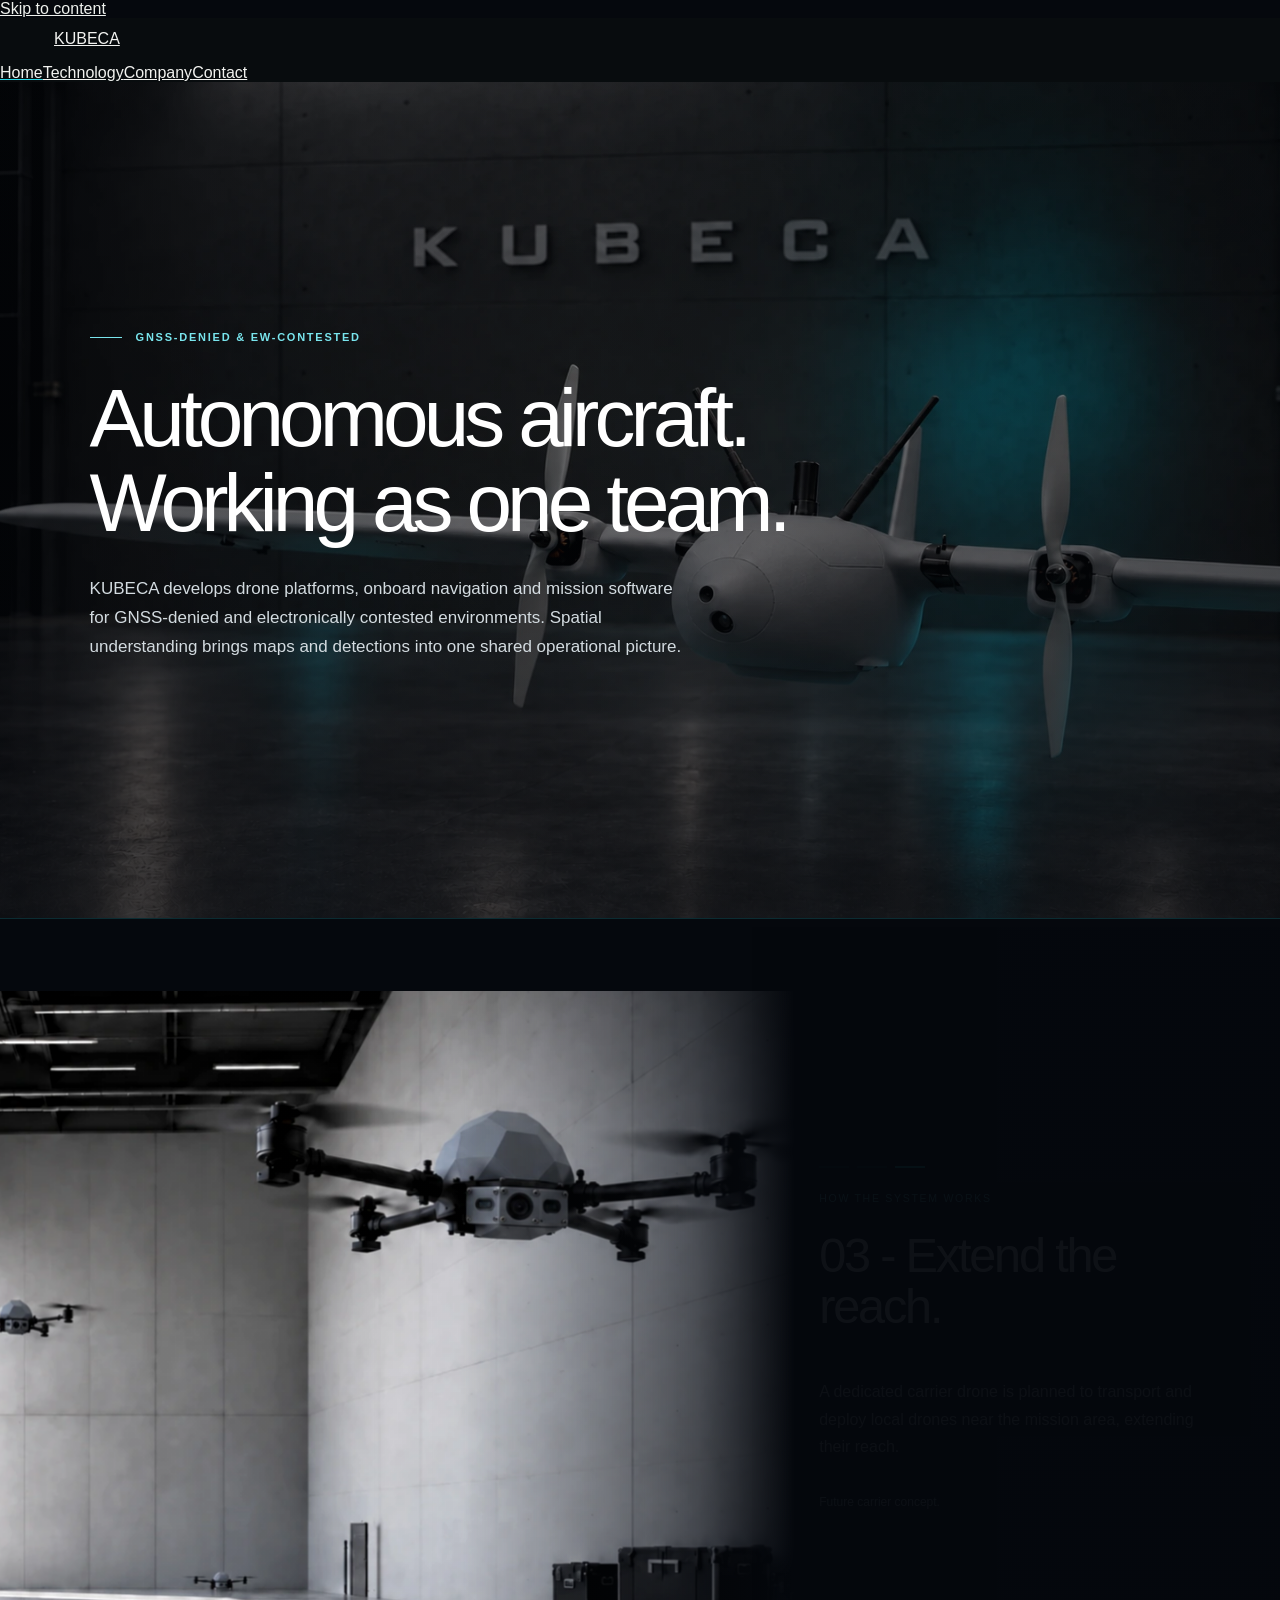
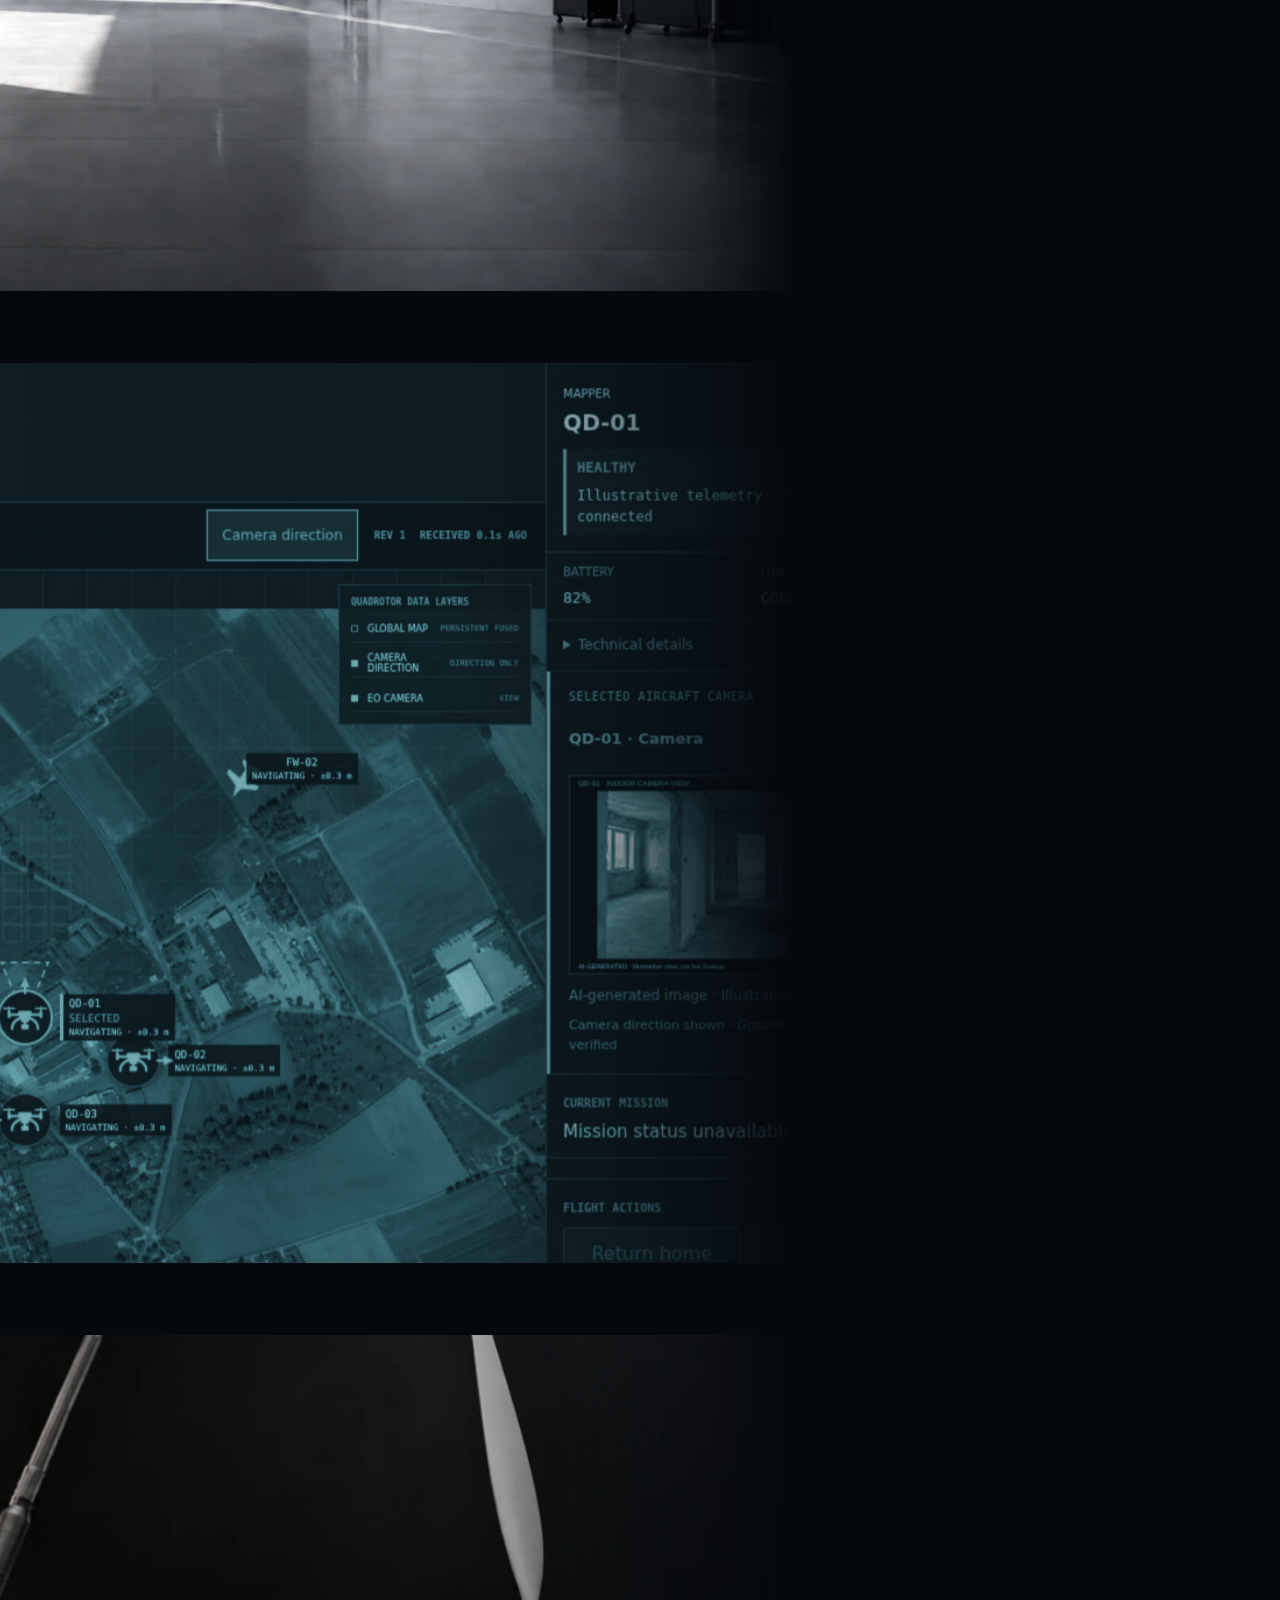
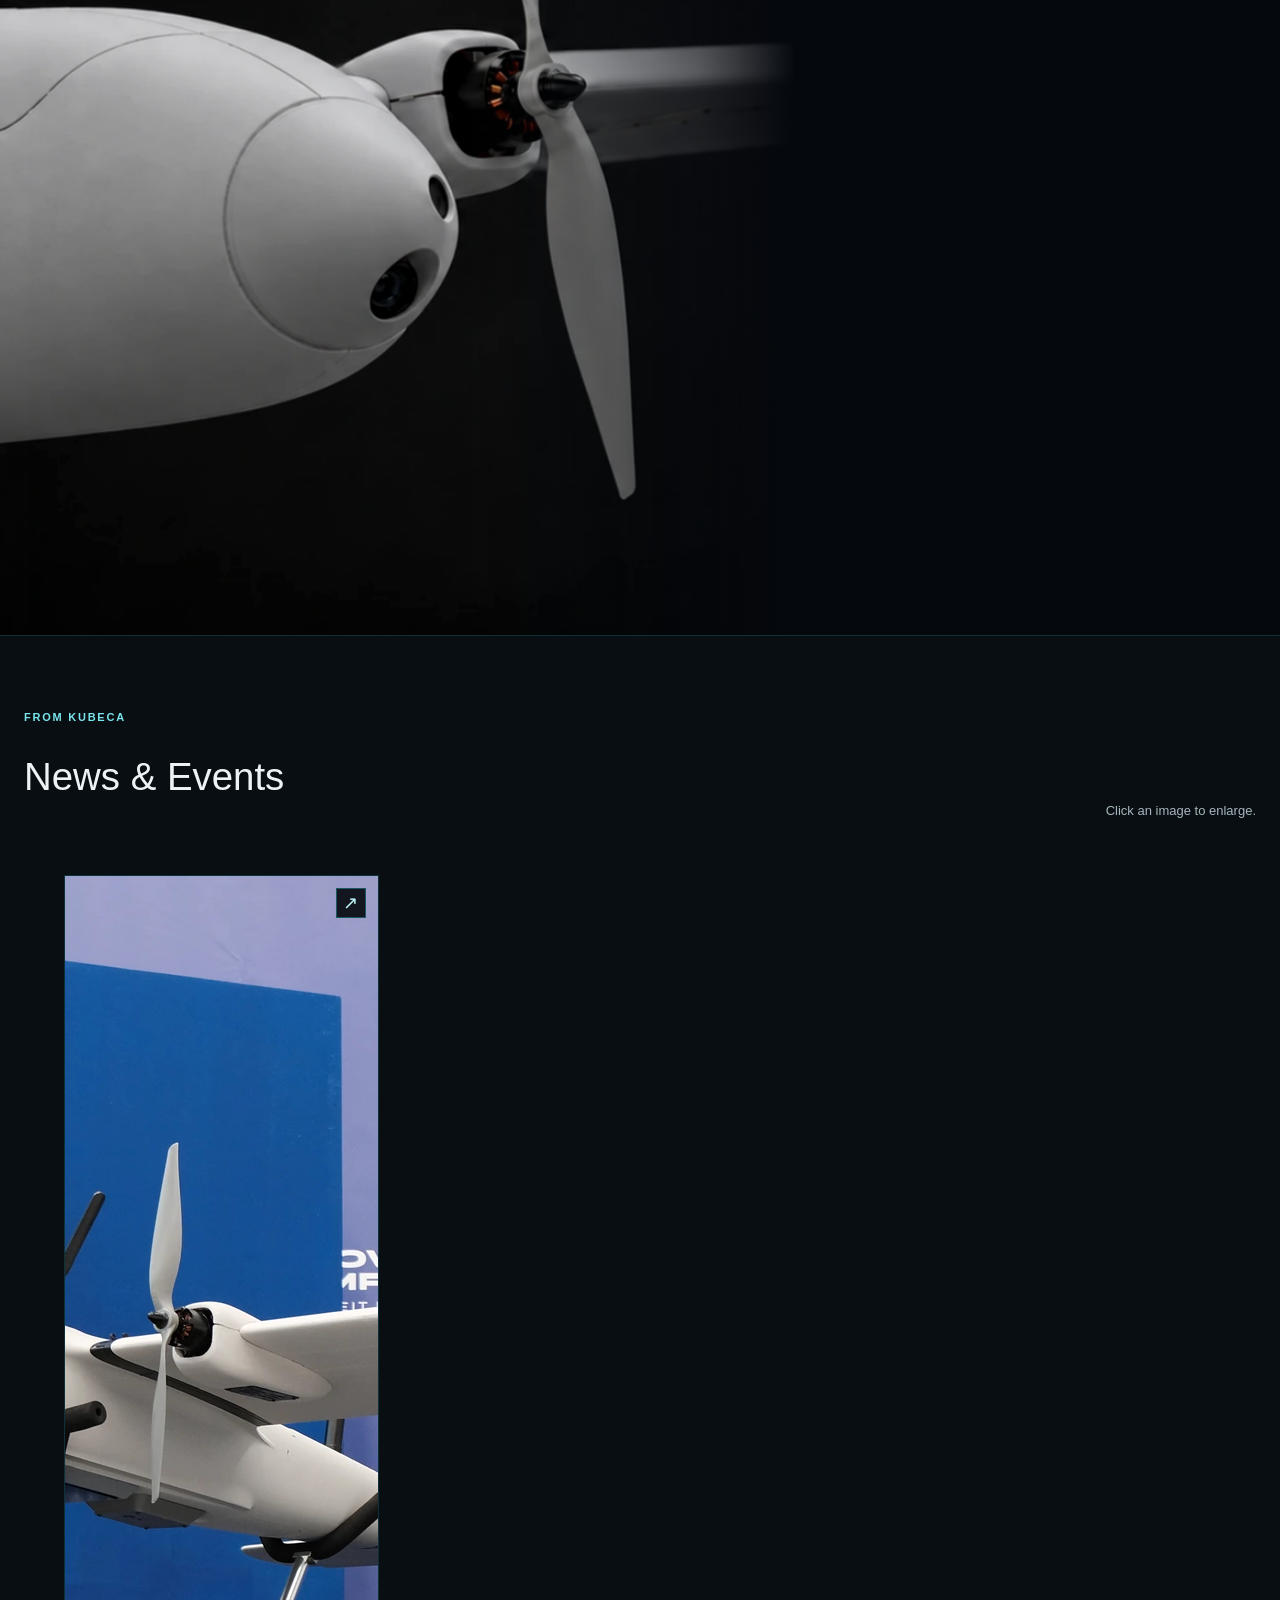
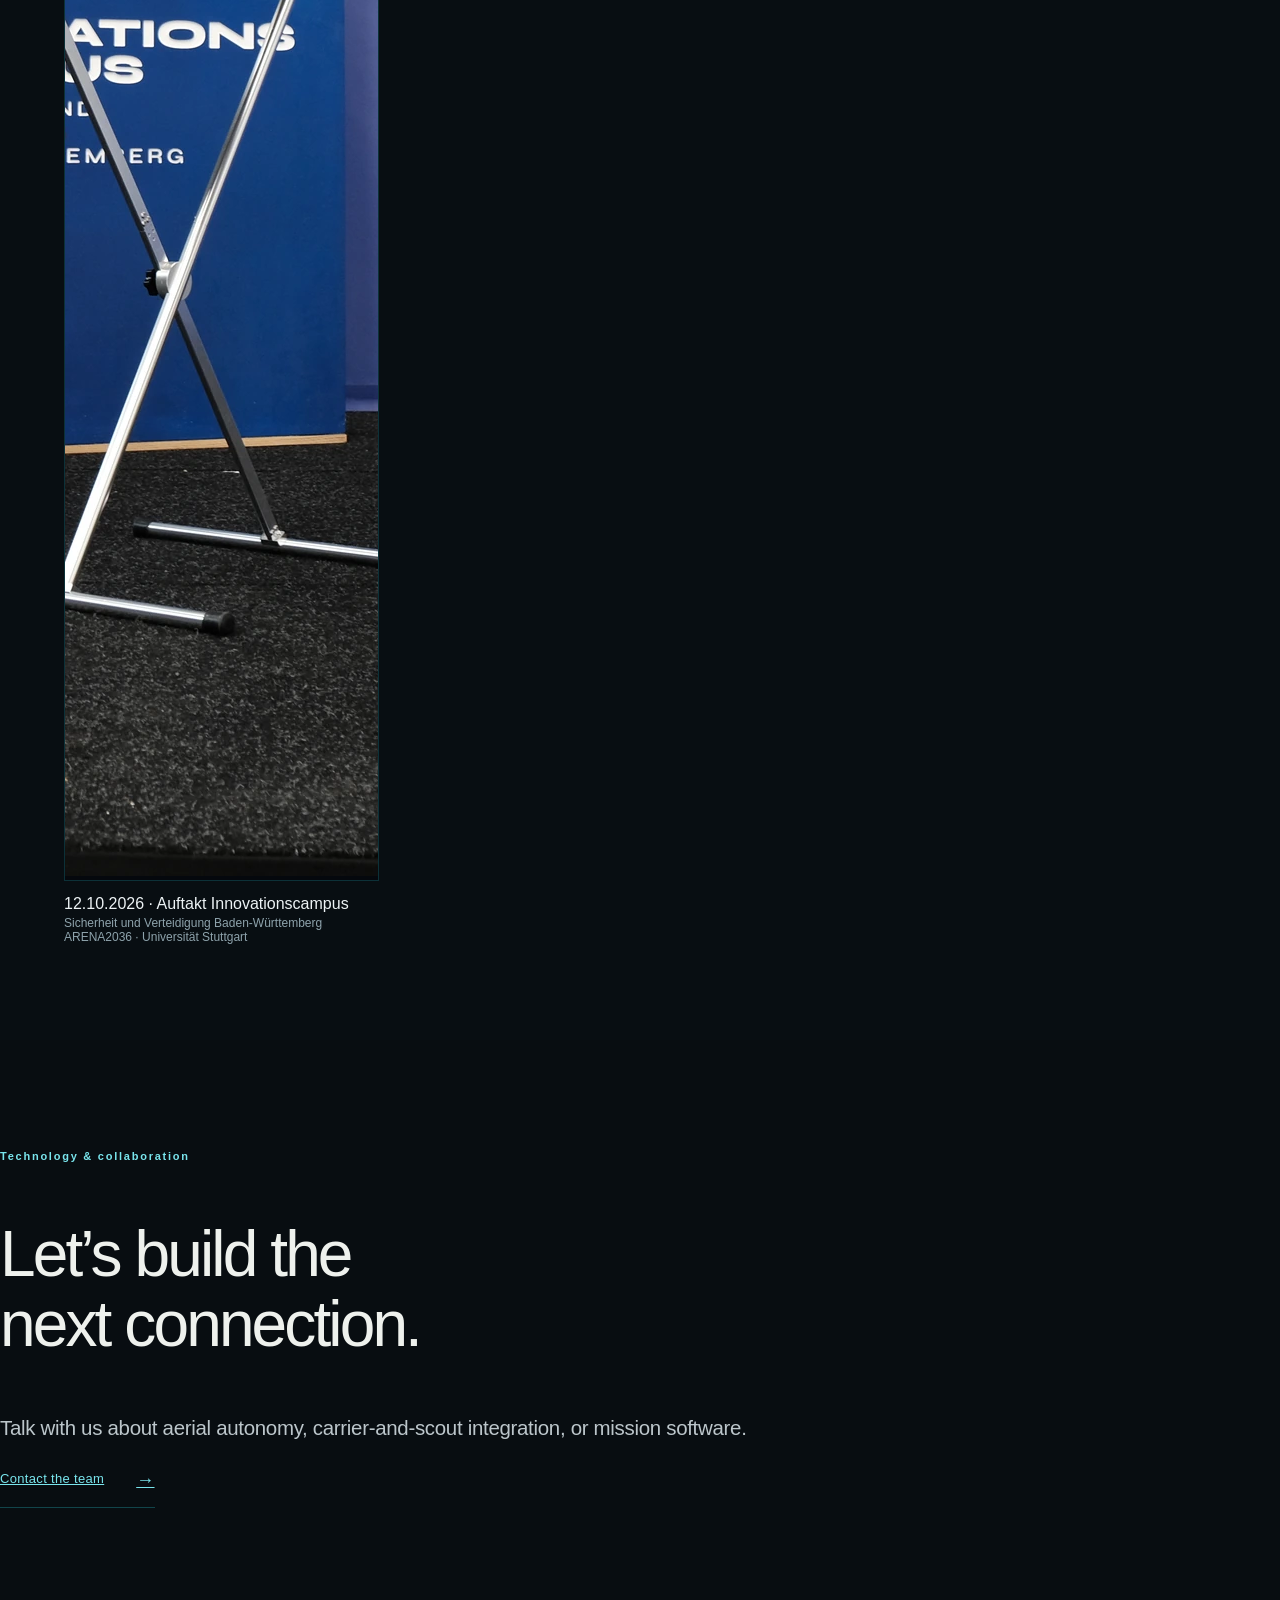
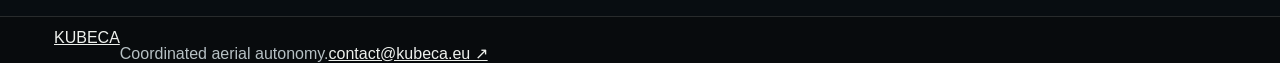
==== commit 1f9991a6: "Clarify contested-environment autonomy and shared operational picture" ====
--- a/index.html
+++ b/index.html
@@ -4,14 +4,15 @@
   <meta charset="utf-8">
   <meta name="viewport" content="width=device-width, initial-scale=1">
   <title>KUBECA - Coordinated aerial autonomy</title>
-  <meta name="description" content="KUBECA develops aircraft, onboard autonomy and C2 mission software for GNSS-denied and electronically contested environments, combining spatial understanding with a shared operational picture.">
+  <meta name="description" content="KUBECA develops drone platforms, onboard autonomy and C2 mission software for GNSS-denied and electronically contested environments, combining spatial understanding with a shared operational picture. Carrier integration is planned as a future concept.">
   <meta name="theme-color" content="#05080d">
   <link rel="stylesheet" href="assets/css/public.css">
   <link rel="stylesheet" href="assets/css/cinematic.css?v=underline-buttons-4">
-  <link rel="stylesheet" href="assets/css/home.css?v=underline-buttons-11">
-  <link rel="stylesheet" href="assets/css/design-system.css?v=module-style-2">
-  <script src="assets/js/home.js?v=3" defer></script>
+  <link rel="stylesheet" href="assets/css/home.css?v=desktop-headings-25">
+  <link rel="stylesheet" href="assets/css/design-system.css?v=mobile-navigation-3">
+  <script src="assets/js/home.js?v=story-notes-6" defer></script>
   <script src="assets/js/home-gallery.js?v=event-only-3" defer></script>
+  <link rel="stylesheet" href="assets/css/c2-preview-tone.css?v=2">
 </head>
 <body class="cinematic-home">
 <a class="skip" href="#main">Skip to content</a>
@@ -23,18 +24,23 @@
       <div class="container hero-content">
         <p class="hero-eyebrow">GNSS-denied &amp; EW-contested</p>
         <h1>Autonomous aircraft.<br>Working as one team.</h1>
-        <p class="hero-copy">KUBECA develops aircraft and mission software for GNSS-denied and electronically contested environments. Spatial understanding brings maps and detections into one shared operational picture.</p>
+        <p class="hero-copy">KUBECA develops drone platforms, onboard navigation and mission software for GNSS-denied and electronically contested environments. Spatial understanding brings maps and detections into one shared operational picture.</p>
       </div>
     </section>
     <section class="story home-who-story" id="story" aria-label="Connected aerial autonomy">
-      <section class="scene home-who-scene" aria-labelledby="later-scene-1" data-detail="founder-thesis" data-title="Carrier reach." data-copy="A dedicated carrier drone is designed to transport and deploy local drones near the mission area, extending the reach of local reconnaissance.">
-        <img class="media-fill home-who-image aircraft-detail-mirrored" src="assets/images/aircraft/aircraft-detail-grey-v4.webp" alt="Prototype-based close-up visualisation of the KUBECA aircraft nose and cameras" width="1672" height="941">
-      <div class="mobile-story-copy"><span>How the system works</span><h2 id="later-scene-1">01 - Carrier reach.</h2><p>A dedicated carrier drone is designed to transport and deploy local drones near the mission area, extending the reach of local reconnaissance.</p></div></section><section class="scene home-who-scene" aria-labelledby="later-scene-2" data-detail="company-vision" data-title="One operator. Multiple drones." data-copy="Assign tasks by text or voice, review plans and supervise the fleet from one C2 operator interface. Maps, imagery and detections form a shared operational picture to help reduce operator workload.">
-        <img class="media-fill home-who-image" src="assets/images/public/c2.webp" alt="Concept illustration of a shared C2 operator interface for multiple drones">
-      <div class="mobile-story-copy"><span>How the system works</span><h2 id="later-scene-2">02 - One operator. Multiple drones.</h2><p>Assign tasks by text or voice, review plans and supervise the fleet from one C2 operator interface. Maps, imagery and detections form a shared operational picture to help reduce operator workload.</p></div></section><section class="scene home-who-scene" id="story-final" aria-labelledby="later-scene-3" data-detail="built-from-field-experience" data-title="GNSS-denied autonomy." data-copy="Visual-inertial navigation and onboard mapping support local autonomy without reliable GNSS. Detected objects are linked to their surroundings, building spatial understanding in contested environments.">
-        <img class="media-fill home-who-image" src="assets/images/quadcopter/quad-cool-camera-two-tof-v7.webp" alt="Prototype-based visualisation of KUBECA quadcopters with one camera and two ToF sensors in a cool grey concrete hangar">
-      <div class="mobile-story-copy"><span>How the system works</span><h2 id="later-scene-3">03 - GNSS-denied autonomy.</h2><p>Visual-inertial navigation and onboard mapping support local autonomy without reliable GNSS. Detected objects are linked to their surroundings, building spatial understanding in contested environments.</p><a class="home-detail-link" id="home-technology-link" href="technology.html?v=clean-media-23">Explore the technology <span aria-hidden="true">&#8594;</span></a></div></section>
-      <aside class="story-text home-who-text"><div class="home-story-progress" aria-hidden="true"><i class="is-active"></i><i></i><i></i></div><span>How the system works</span><h2 id="story-title">01 - Carrier reach.</h2><p id="story-copy">A dedicated carrier drone is designed to transport and deploy local drones near the mission area, extending the reach of local reconnaissance.</p></aside>
+      <section class="scene home-who-scene home-navigation-scene" id="home-navigation" aria-labelledby="later-scene-1" data-title="GNSS-denied navigation." data-copy="Visual navigation for fixed-wing aircraft and quadcopters, designed to support missions without reliable satellite positioning. Onboard mapping links detected objects to their surroundings, building spatial understanding in contested environments." data-note="Fixed-wing evaluation on real flight data &middot; 3.3 km route &middot; 11.7 m RMS horizontal error (0.35% of route length)">
+        <div class="home-who-media"><img class="media-fill home-who-image" src="assets/images/quadcopter/quad-cool-camera-two-tof-v7.webp" alt="Prototype-based visualisation of KUBECA quadcopters with one camera and two ToF sensors in a cool grey concrete hangar" loading="lazy" decoding="async"></div>
+        <div class="mobile-story-copy"><span>How the system works</span><h2 id="later-scene-1">01 - GNSS-denied navigation.</h2><p>Visual navigation for fixed-wing aircraft and quadcopters, designed to support missions without reliable satellite positioning. Onboard mapping links detected objects to their surroundings, building spatial understanding in contested environments.</p><p class="home-story-note" id="flight-evaluation">Fixed-wing evaluation on real flight data &middot; 3.3 km route &middot; 11.7 m RMS horizontal error (0.35% of route length)</p></div>
+      </section>
+      <section class="scene home-who-scene home-c2-scene" id="home-c2" aria-labelledby="later-scene-2" data-title="Coordinate multiple aircraft." data-copy="Assign tasks by text or voice, review plans and supervise the fleet in KUBECA C2. Maps, imagery and detections build one shared operational picture." data-note="Demonstrated in a digital twin.">
+        <div class="home-who-media"><img class="media-fill home-who-image home-c2-image" src="assets/images/public/c2-home-workspace-20261014.webp" alt="Turquoise presentation of the current KUBECA C2 mission workspace showing the mission header, shared aircraft map and selected quad’s camera and status. Illustrative mission data and AI-generated interior camera imagery." width="1380" height="887" loading="lazy" decoding="async"></div>
+        <div class="mobile-story-copy"><span>How the system works</span><h2 id="later-scene-2">02 - Coordinate multiple aircraft.</h2><p>Assign tasks by text or voice, review plans and supervise the fleet in KUBECA C2. Maps, imagery and detections build one shared operational picture.</p><p class="home-story-note">Demonstrated in a digital twin.</p></div>
+      </section>
+      <section class="scene home-who-scene home-carrier-scene" id="story-final" aria-labelledby="later-scene-3" data-title="Extend the reach." data-copy="A dedicated carrier drone is planned to transport and deploy local drones near the mission area, extending their reach." data-note="Future carrier concept.">
+        <div class="home-who-media"><img class="media-fill home-who-image aircraft-detail-mirrored" src="assets/images/aircraft/aircraft-detail-grey-v4.webp" alt="Prototype-based close-up visualisation of the KUBECA aircraft nose and cameras" width="1672" height="941" loading="lazy" decoding="async"></div>
+        <div class="mobile-story-copy"><span>How the system works</span><h2 id="later-scene-3">03 - Extend the reach.</h2><p>A dedicated carrier drone is planned to transport and deploy local drones near the mission area, extending their reach.</p><p class="home-story-note">Future carrier concept.</p><a class="home-detail-link" id="home-technology-link" href="technology.html?v=clean-media-23">Explore the technology <span aria-hidden="true">&#8594;</span></a></div>
+      </section>
+      <aside class="story-text home-who-text"><div class="home-story-progress" aria-hidden="true"><i class="is-active"></i><i></i><i></i></div><span>How the system works</span><h2 id="story-title">01 - GNSS-denied navigation.</h2><p id="story-copy">Visual navigation for fixed-wing aircraft and quadcopters, designed to support missions without reliable satellite positioning. Onboard mapping links detected objects to their surroundings, building spatial understanding in contested environments.</p><p class="home-story-note" id="story-note">Fixed-wing evaluation on real flight data &middot; 3.3 km route &middot; 11.7 m RMS horizontal error (0.35% of route length)</p></aside>
     </section>
     <section class="home-gallery" id="gallery" aria-labelledby="home-gallery-title">
       <div class="home-gallery-heading">
--- a/assets/css/c2-preview-tone.css
+++ b/assets/css/c2-preview-tone.css
@@ -0,0 +1,4 @@
+/* A turquoise palette for the homepage's C2 introduction. */
+.cinematic-home .home-c2-image {
+  filter: url('../filters/c2-turquoise.svg#c2-turquoise') !important;
+}
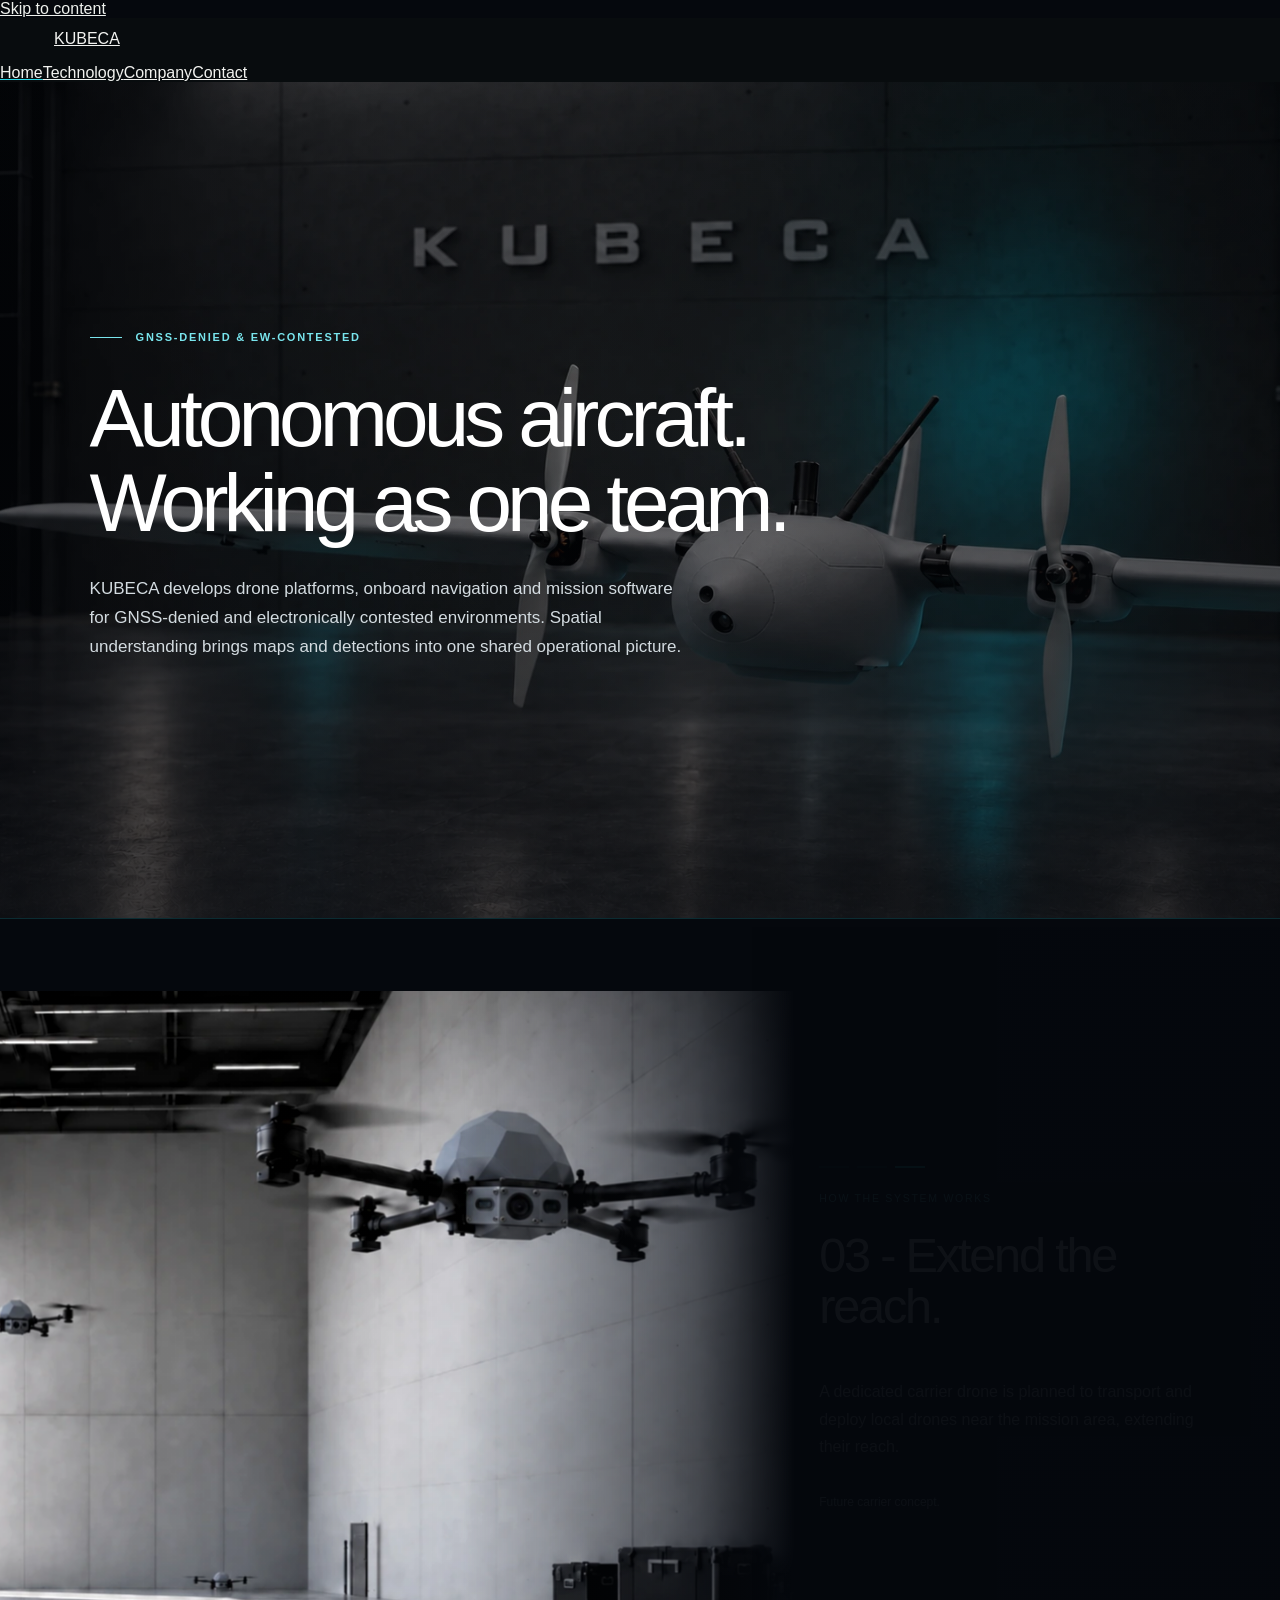
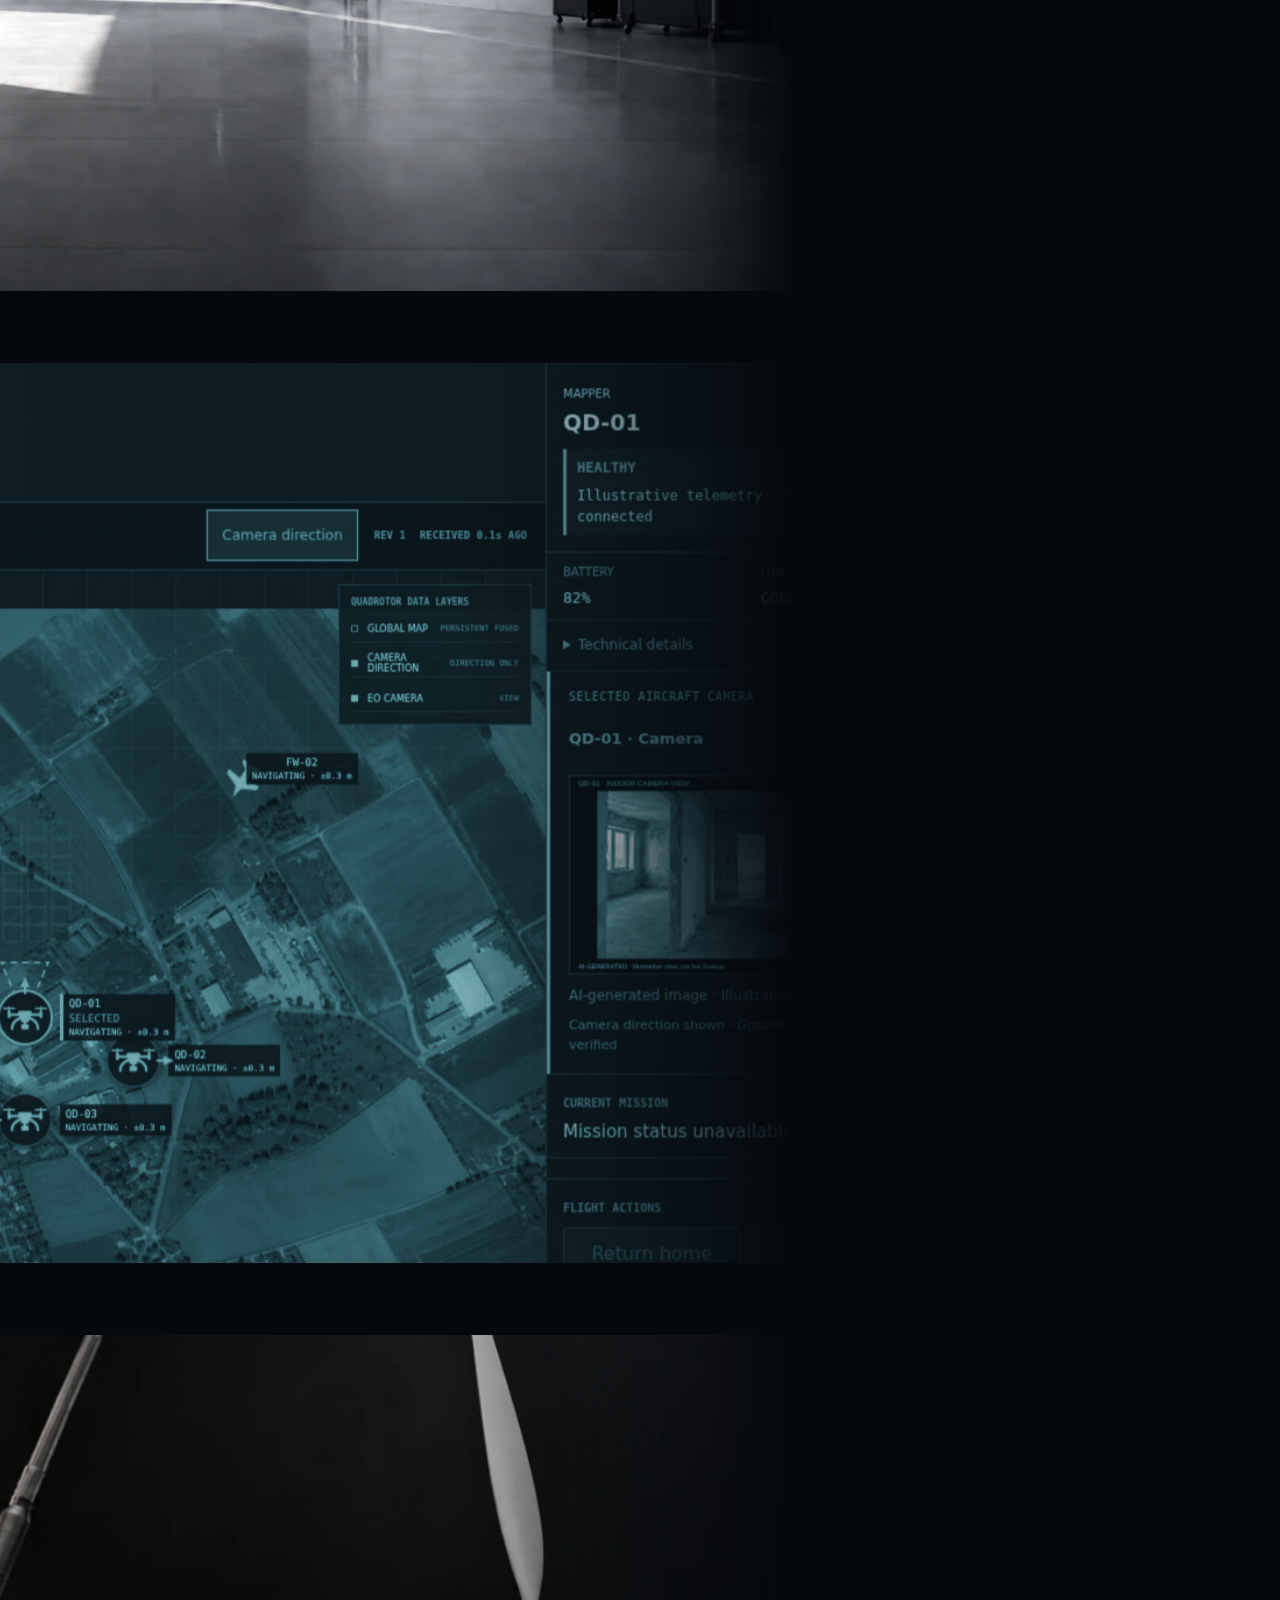
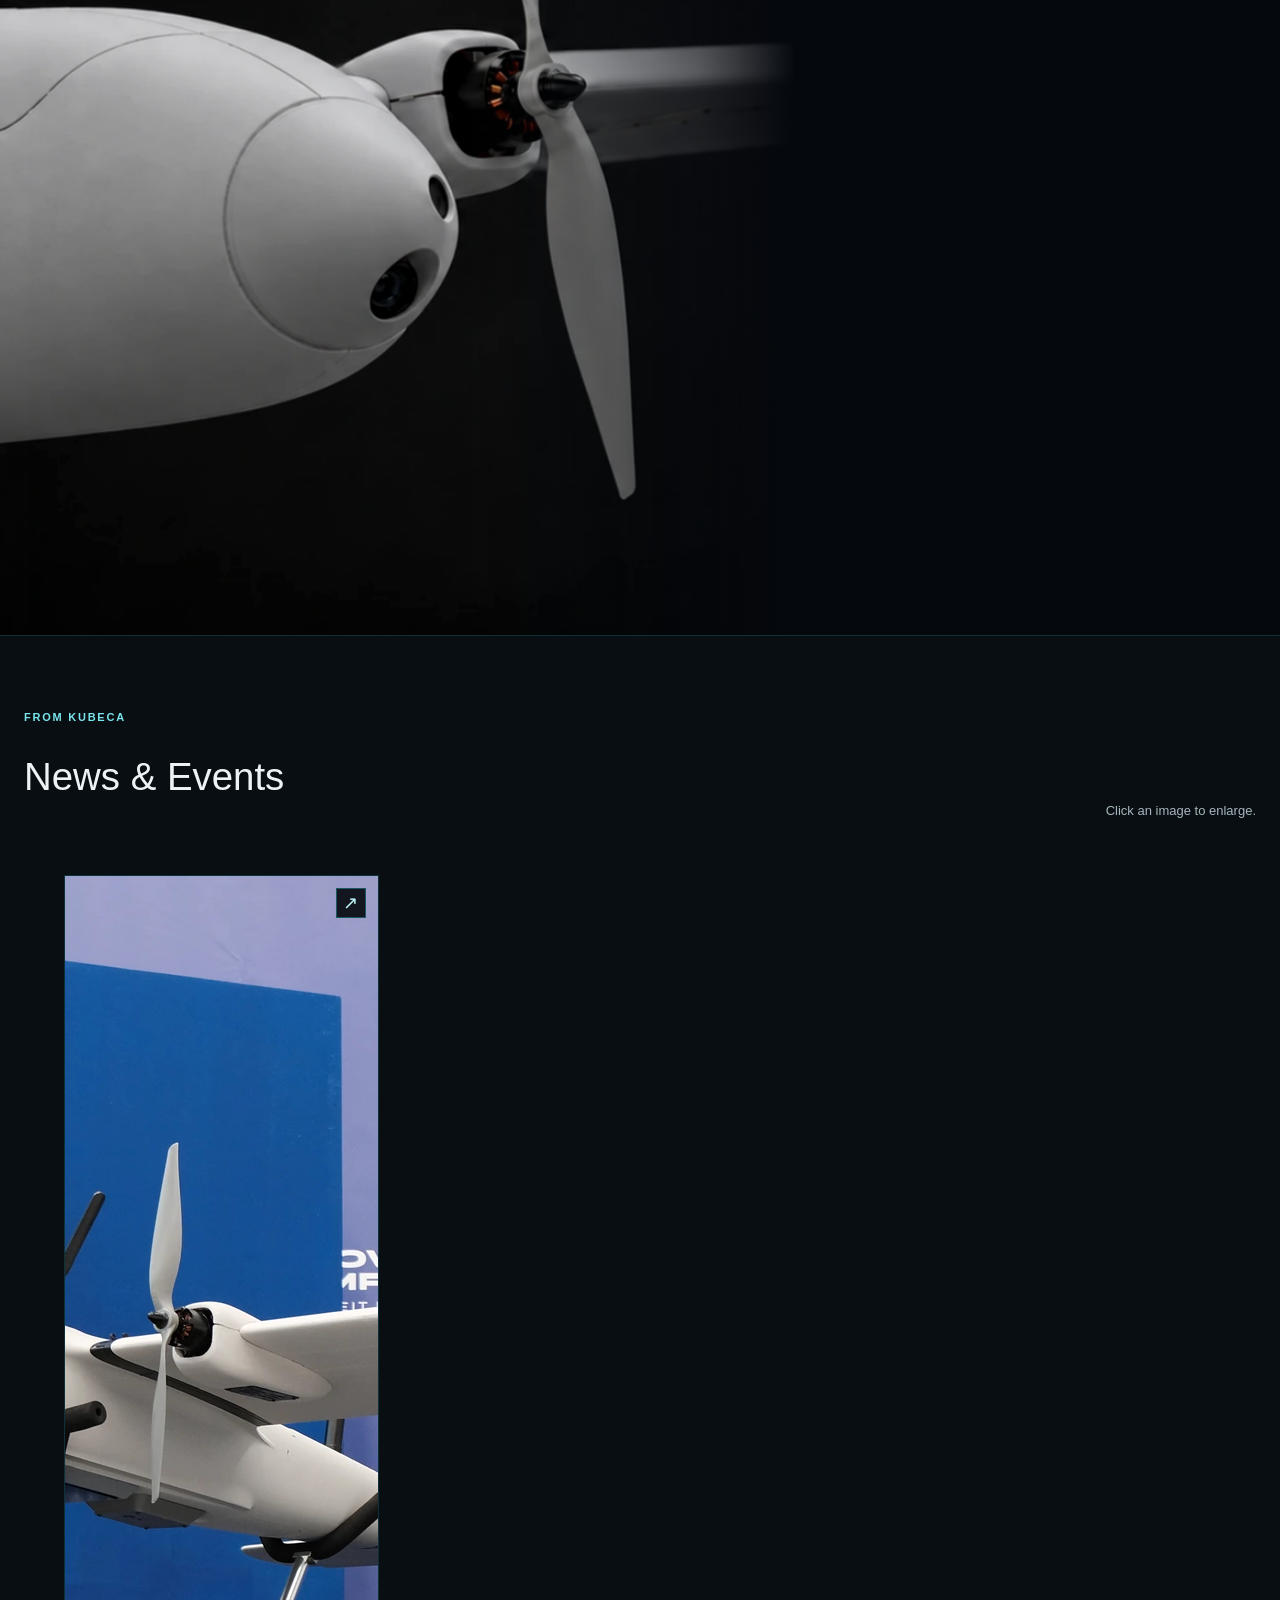
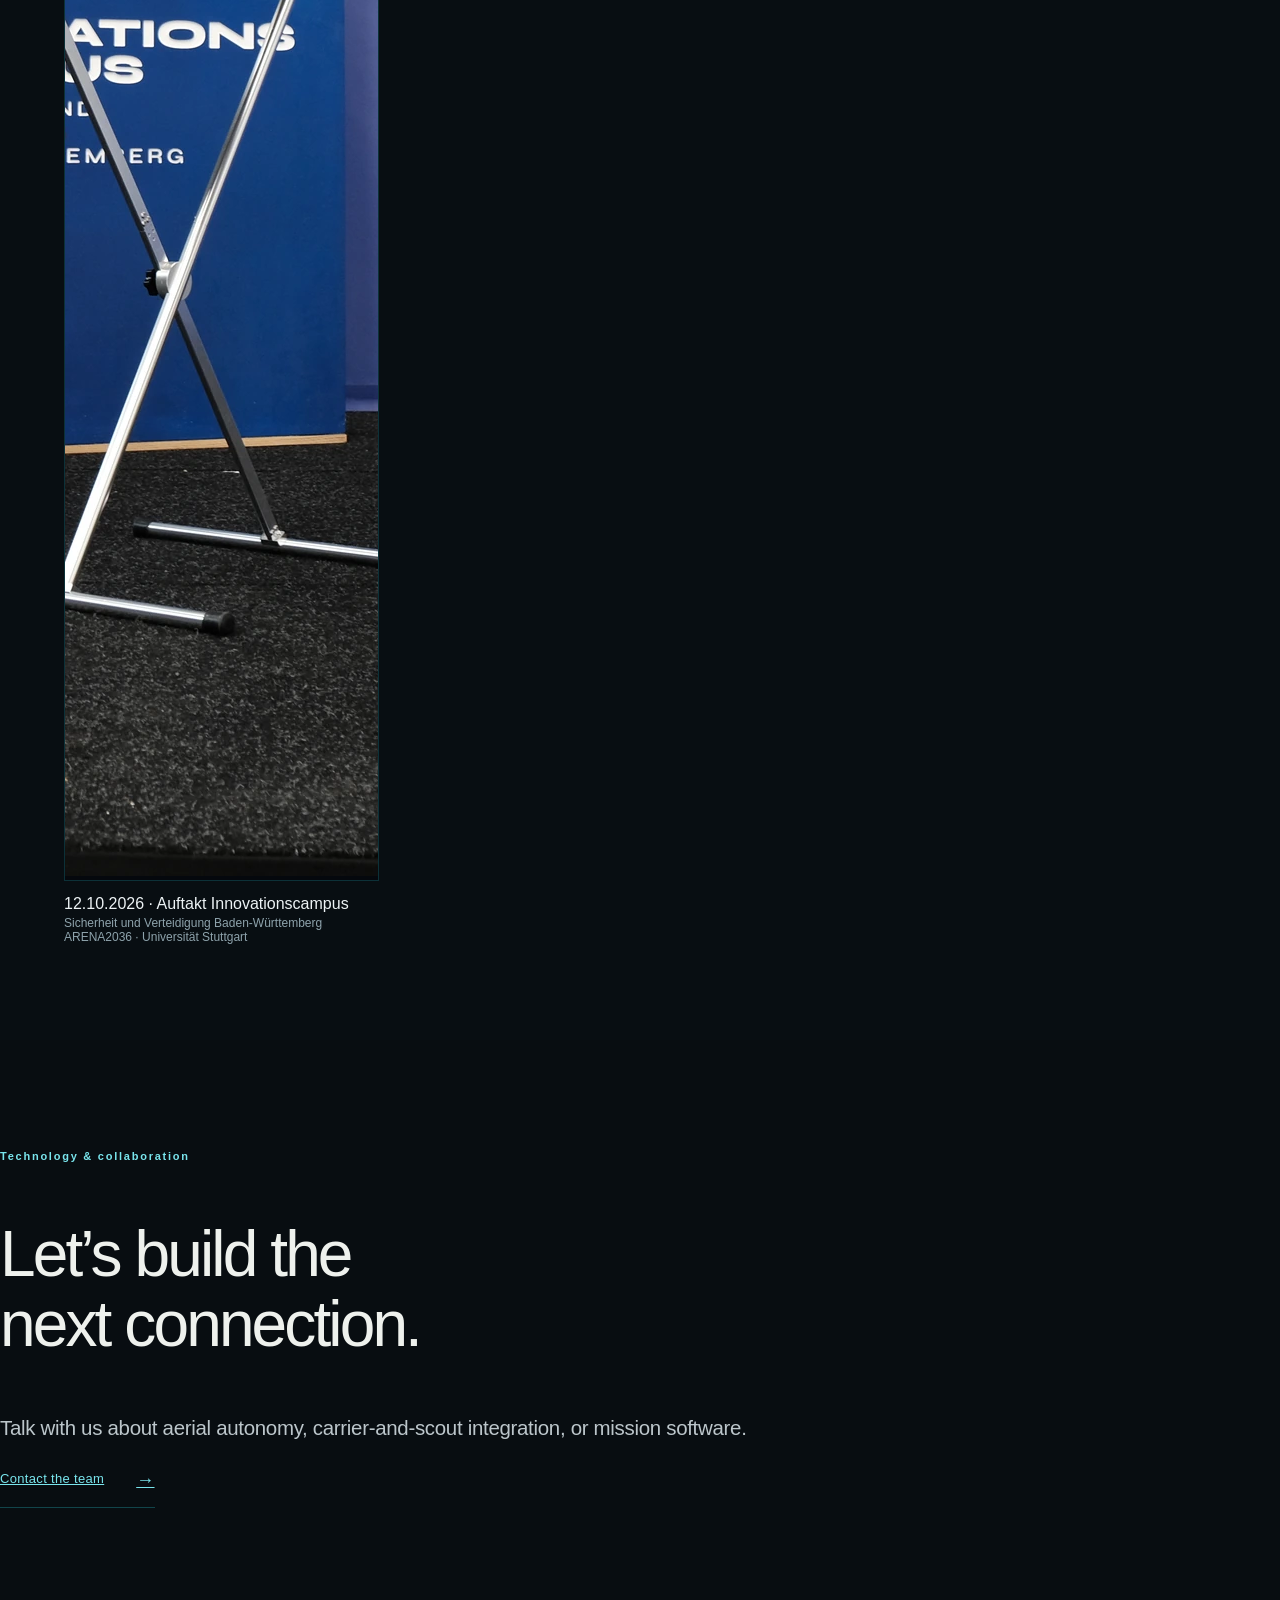
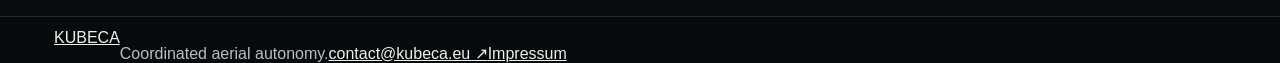
==== commit a9a54c81: "Add German Impressum and link it from every public page" ====
--- a/index.html
+++ b/index.html
@@ -74,6 +74,6 @@
 
 <section class="contact section dark" id="contact"><p class="eyebrow">Technology &amp; collaboration</p><h2>Let&#8217;s build the<br>next connection.</h2><p>Talk with us about aerial autonomy, carrier-and-scout integration, or mission software.</p><a class="button" href="mailto:contact@kubeca.eu">Contact the team <span aria-hidden="true">&#8594;</span></a></section>
 </main>
-<footer class="footer"><a class="wordmark" href="index.html?v=clean-media-23" aria-label="KUBECA home"><span class="brand-symbol" aria-hidden="true"><img src="assets/images/KUBECAWHITE.png" alt="" width="1536" height="1024"></span><span class="brand-name">KUBECA</span></a><span>Coordinated aerial autonomy.</span><a href="mailto:contact@kubeca.eu">contact@kubeca.eu &#8599;</a></footer>
+<footer class="footer"><a class="wordmark" href="index.html?v=clean-media-23" aria-label="KUBECA home"><span class="brand-symbol" aria-hidden="true"><img src="assets/images/KUBECAWHITE.png" alt="" width="1536" height="1024"></span><span class="brand-name">KUBECA</span></a><span>Coordinated aerial autonomy.</span><a href="mailto:contact@kubeca.eu">contact@kubeca.eu &#8599;</a><a href="impressum.html" lang="de">Impressum</a></footer>
 </body>
 </html>
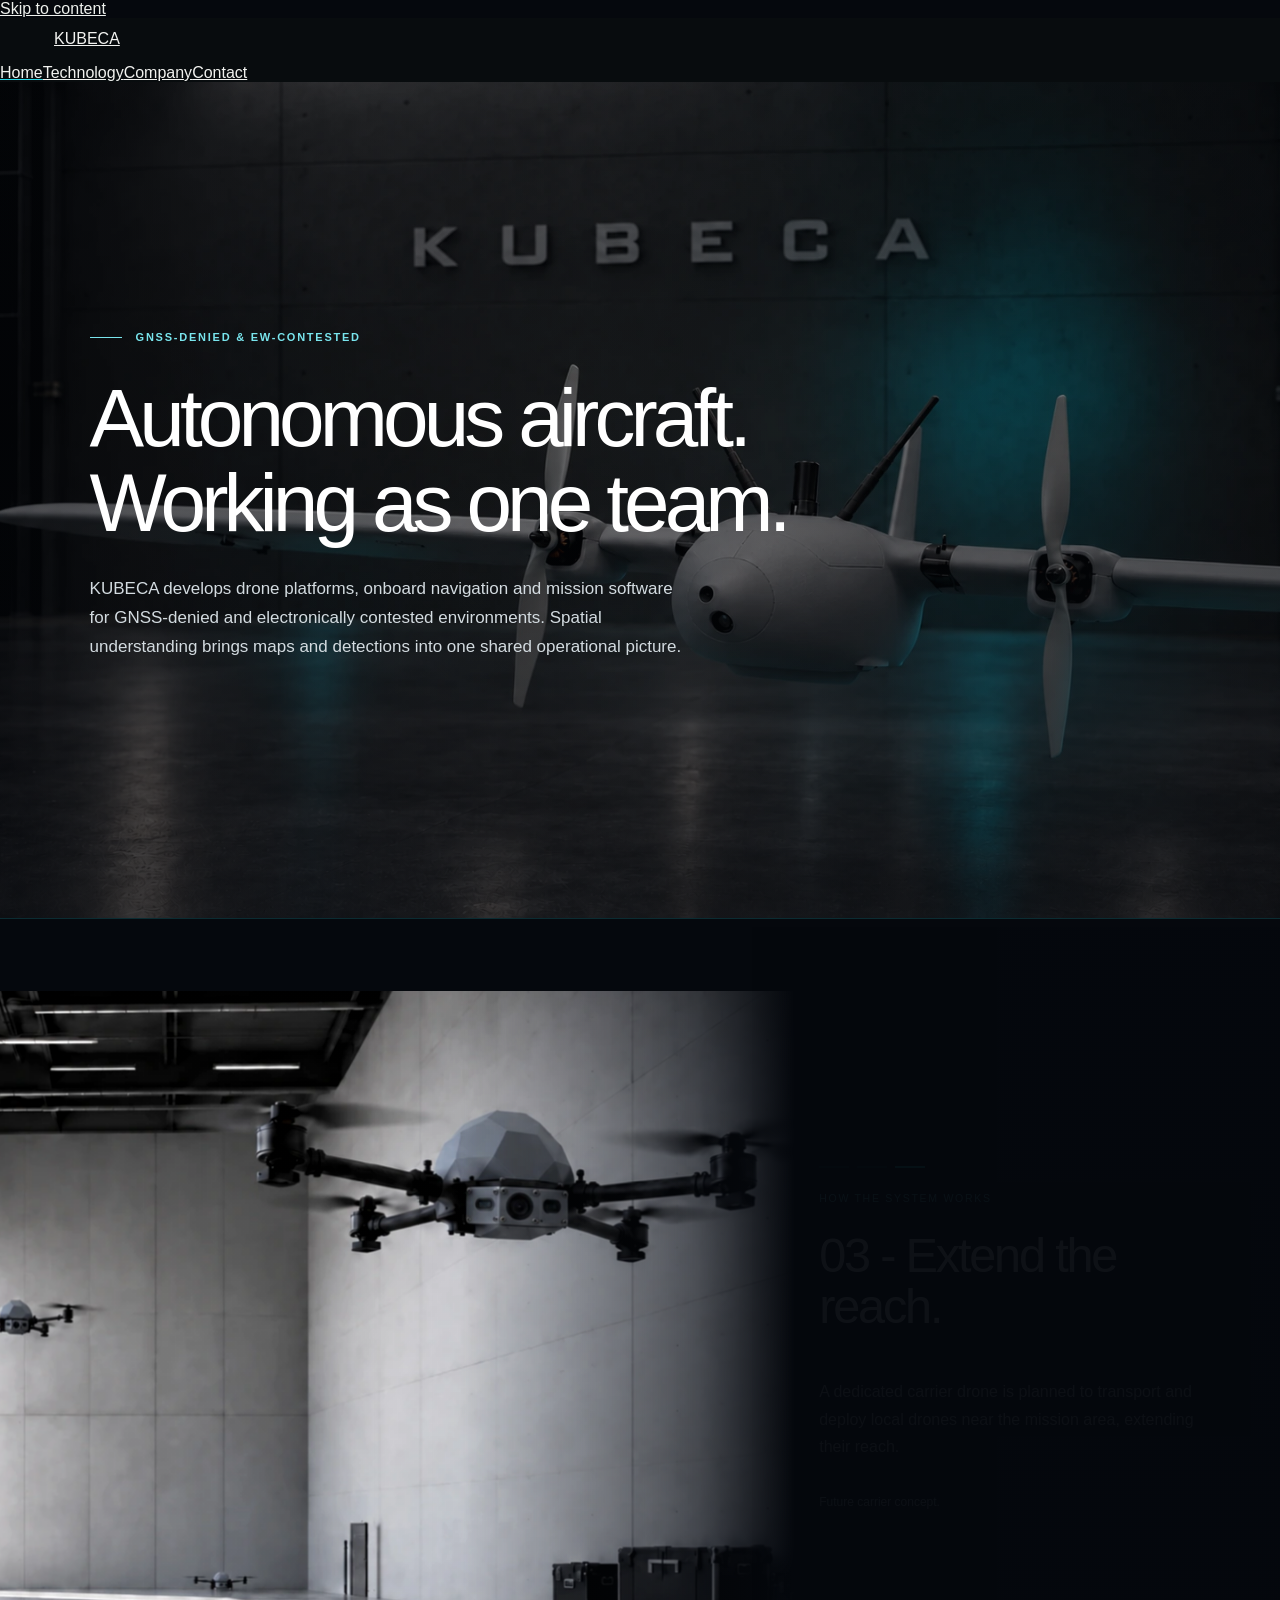
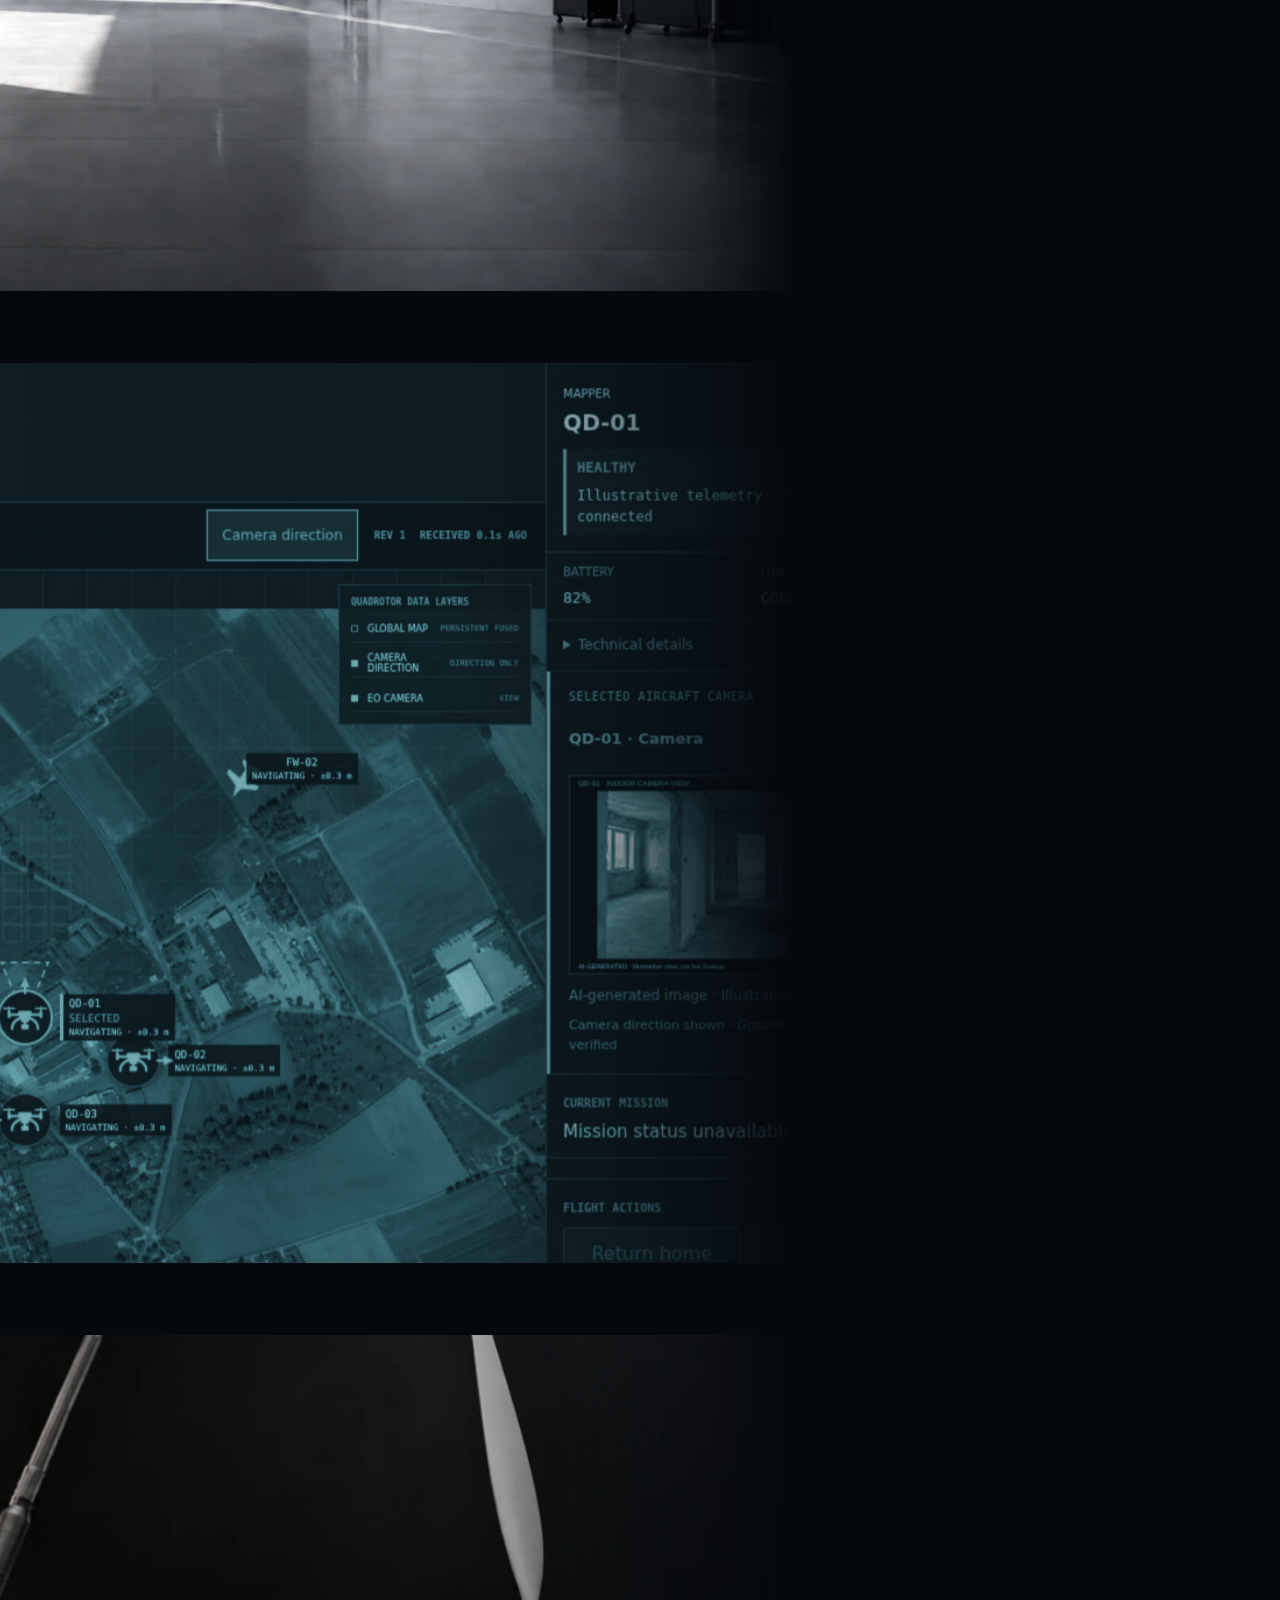
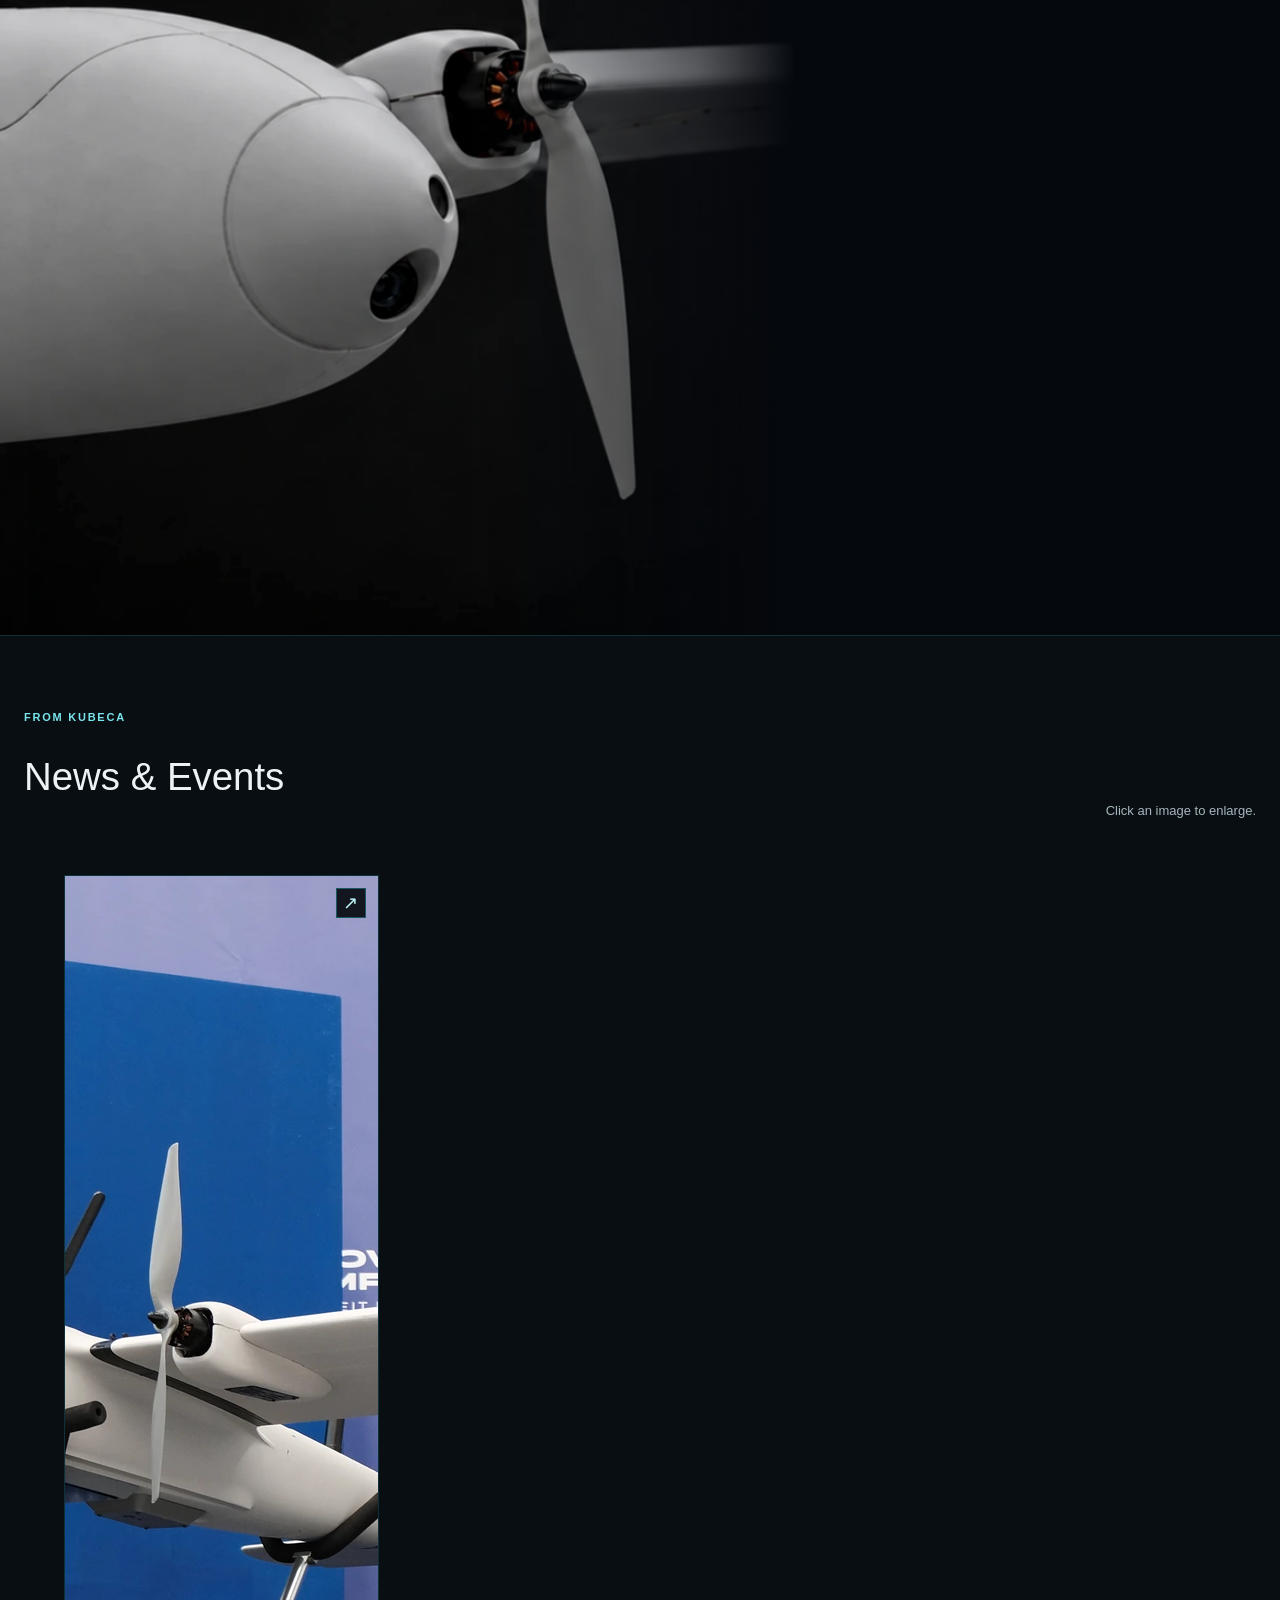
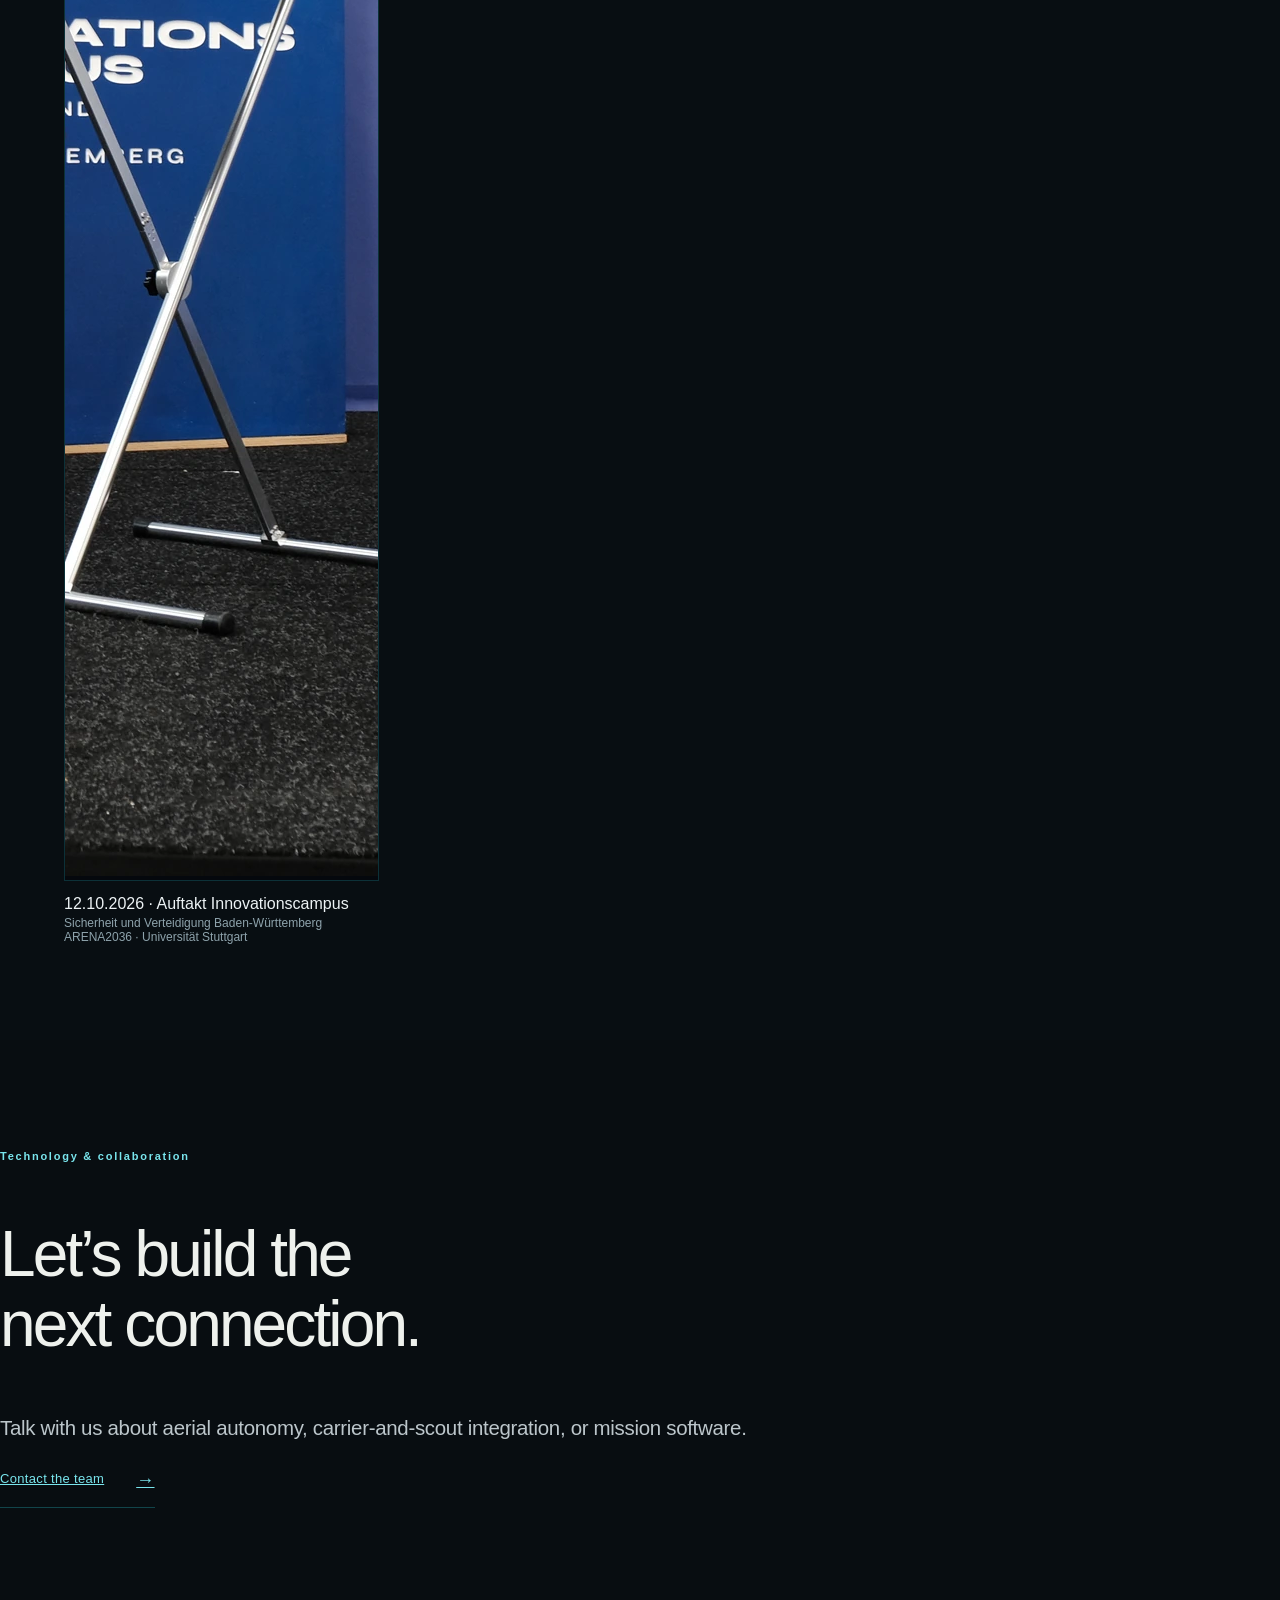
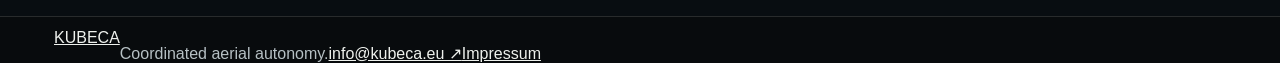
==== commit 38431742: "Update homepage contact address to info@kubeca.eu" ====
--- a/index.html
+++ b/index.html
@@ -72,8 +72,8 @@
       <img alt="">
     </dialog>
 
-<section class="contact section dark" id="contact"><p class="eyebrow">Technology &amp; collaboration</p><h2>Let&#8217;s build the<br>next connection.</h2><p>Talk with us about aerial autonomy, carrier-and-scout integration, or mission software.</p><a class="button" href="mailto:contact@kubeca.eu">Contact the team <span aria-hidden="true">&#8594;</span></a></section>
+<section class="contact section dark" id="contact"><p class="eyebrow">Technology &amp; collaboration</p><h2>Let&#8217;s build the<br>next connection.</h2><p>Talk with us about aerial autonomy, carrier-and-scout integration, or mission software.</p><a class="button" href="mailto:info@kubeca.eu">Contact the team <span aria-hidden="true">&#8594;</span></a></section>
 </main>
-<footer class="footer"><a class="wordmark" href="index.html?v=clean-media-23" aria-label="KUBECA home"><span class="brand-symbol" aria-hidden="true"><img src="assets/images/KUBECAWHITE.png" alt="" width="1536" height="1024"></span><span class="brand-name">KUBECA</span></a><span>Coordinated aerial autonomy.</span><a href="mailto:contact@kubeca.eu">contact@kubeca.eu &#8599;</a><a href="impressum.html" lang="de">Impressum</a></footer>
+<footer class="footer"><a class="wordmark" href="index.html?v=clean-media-23" aria-label="KUBECA home"><span class="brand-symbol" aria-hidden="true"><img src="assets/images/KUBECAWHITE.png" alt="" width="1536" height="1024"></span><span class="brand-name">KUBECA</span></a><span>Coordinated aerial autonomy.</span><a href="mailto:info@kubeca.eu">info@kubeca.eu &#8599;</a><a href="impressum.html" lang="de">Impressum</a></footer>
 </body>
 </html>
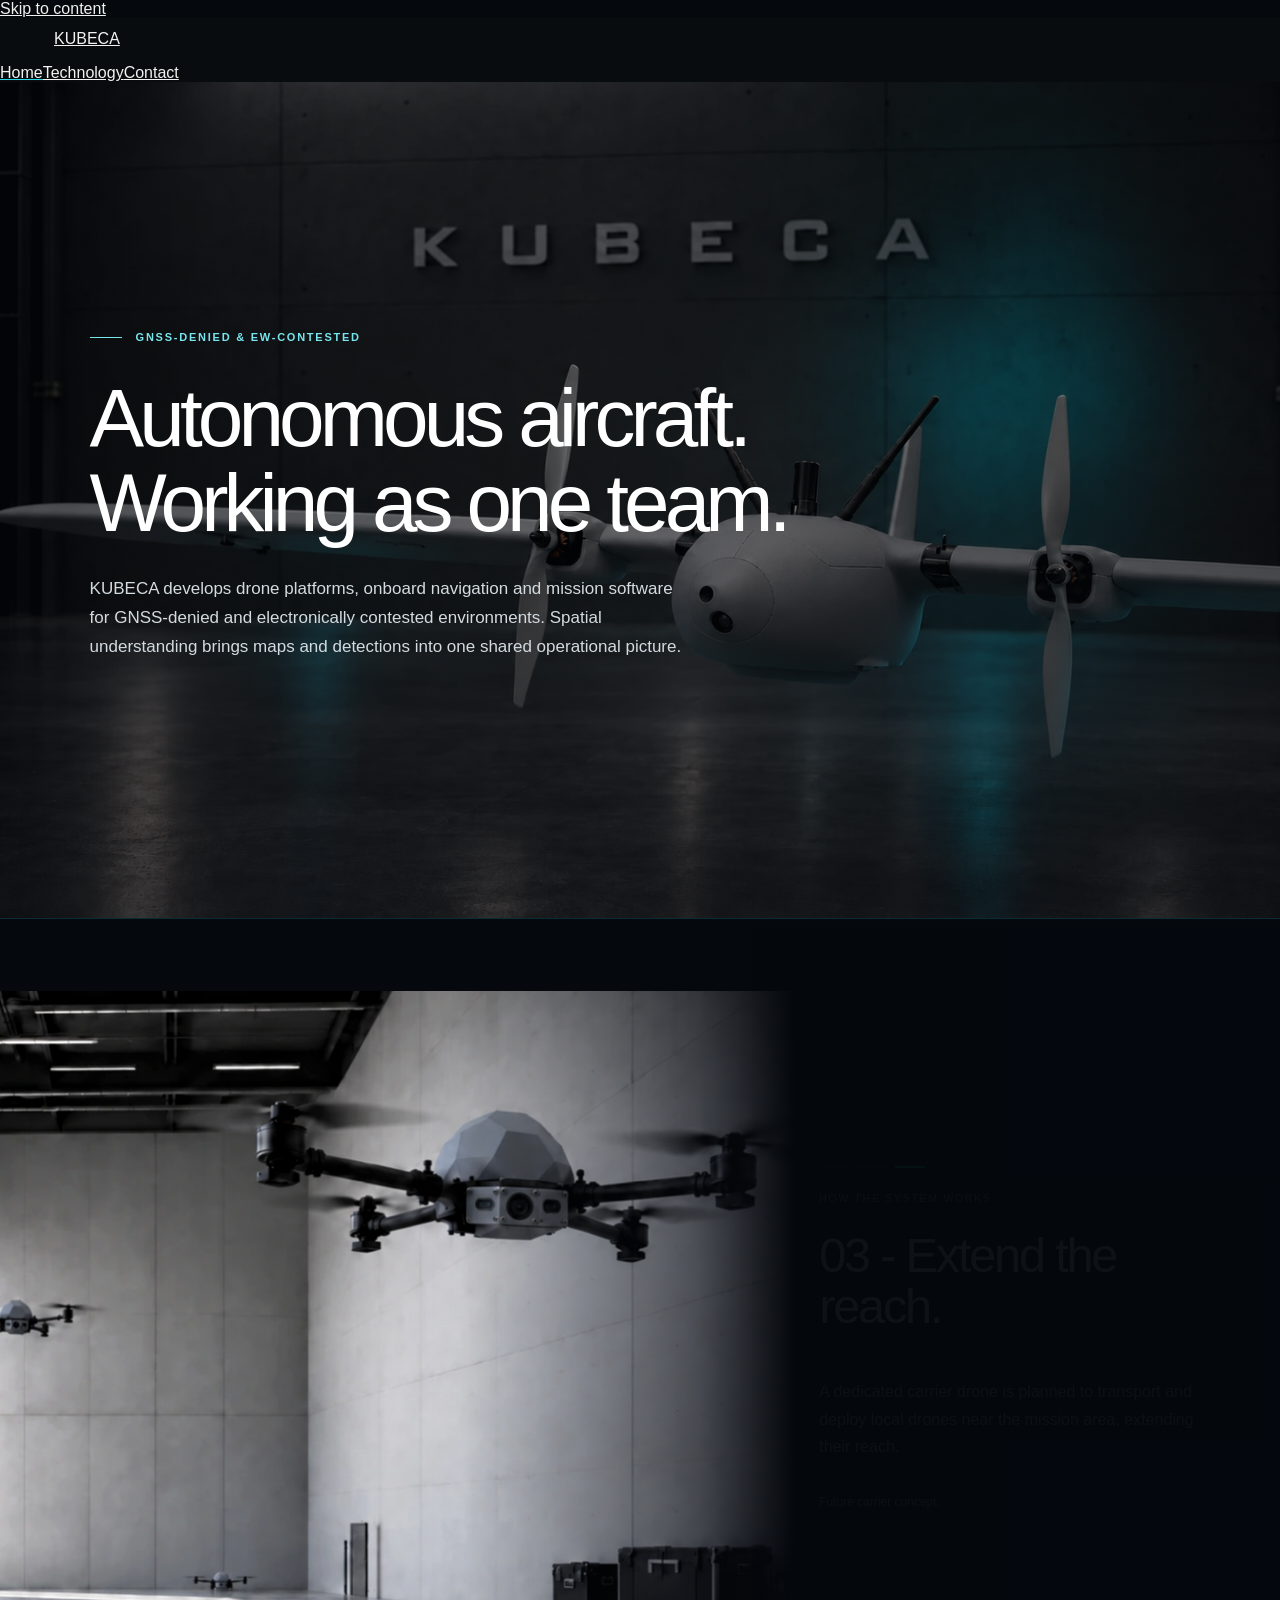
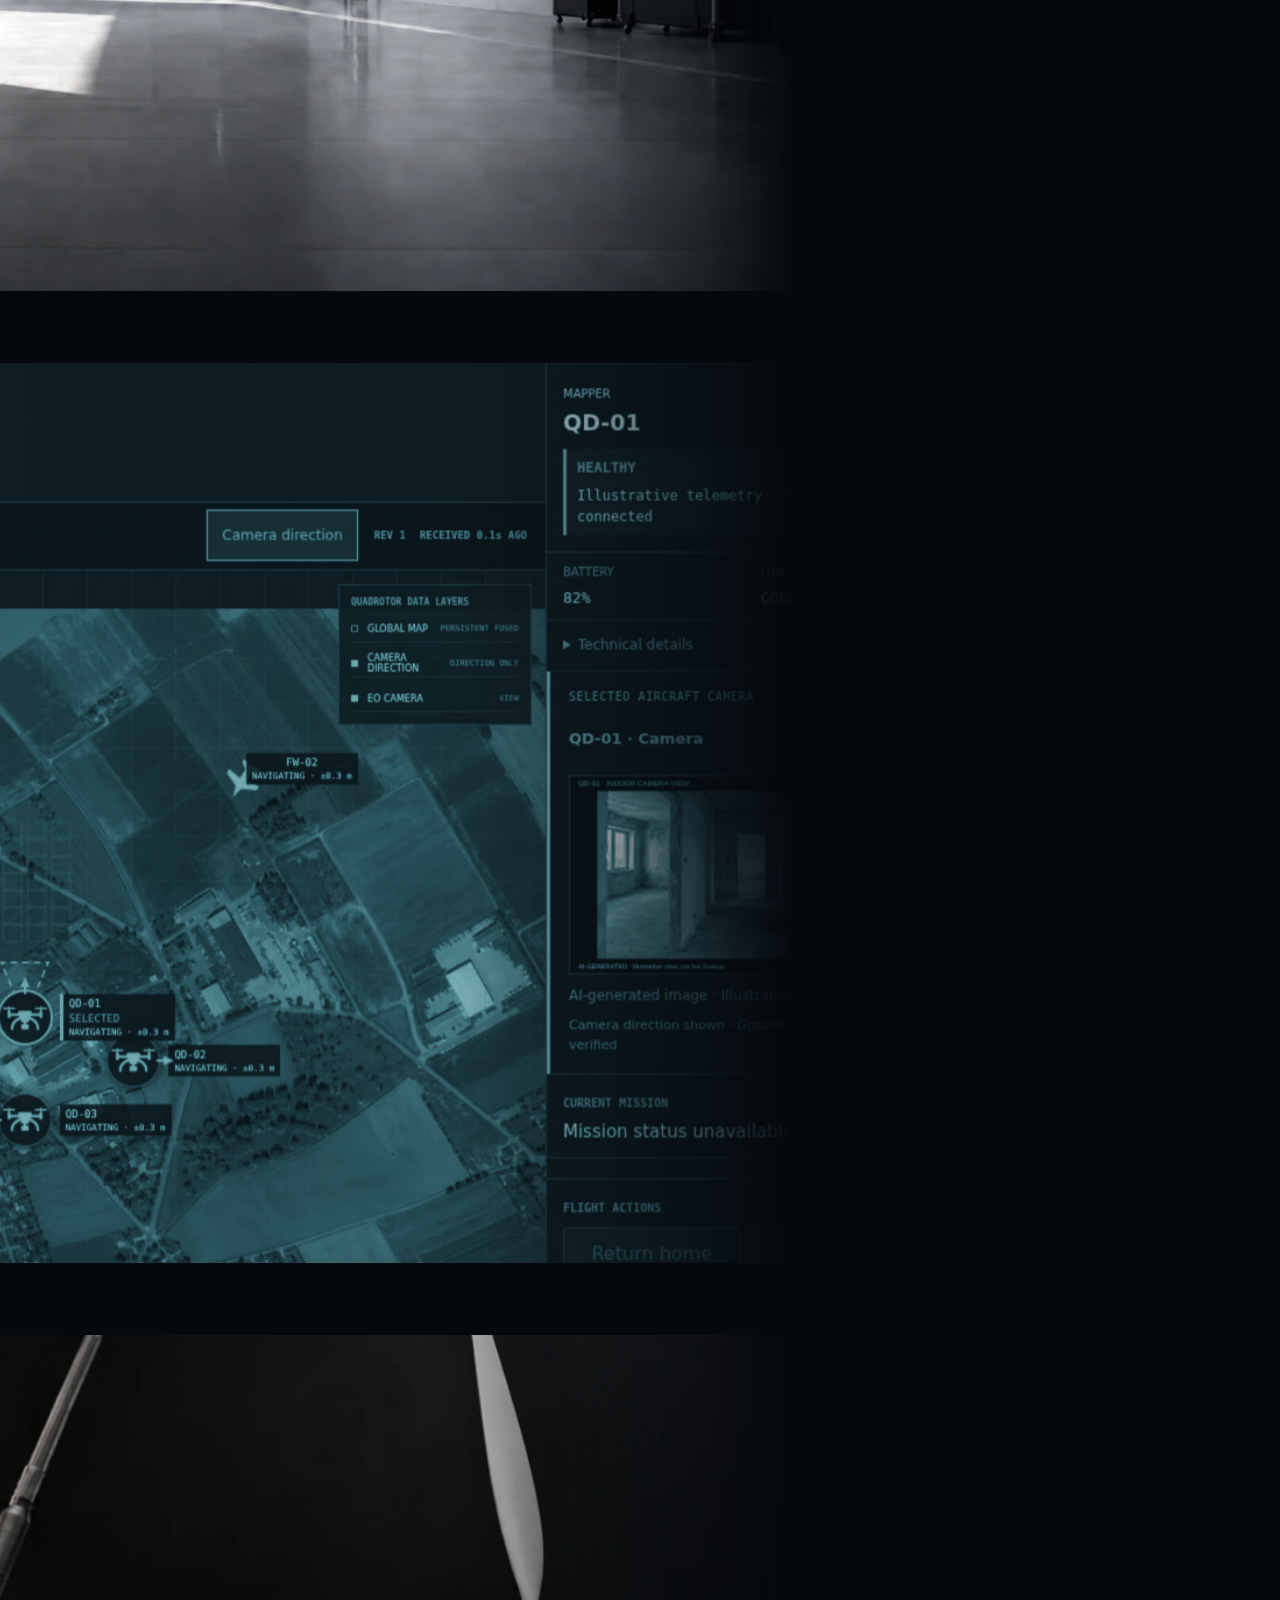
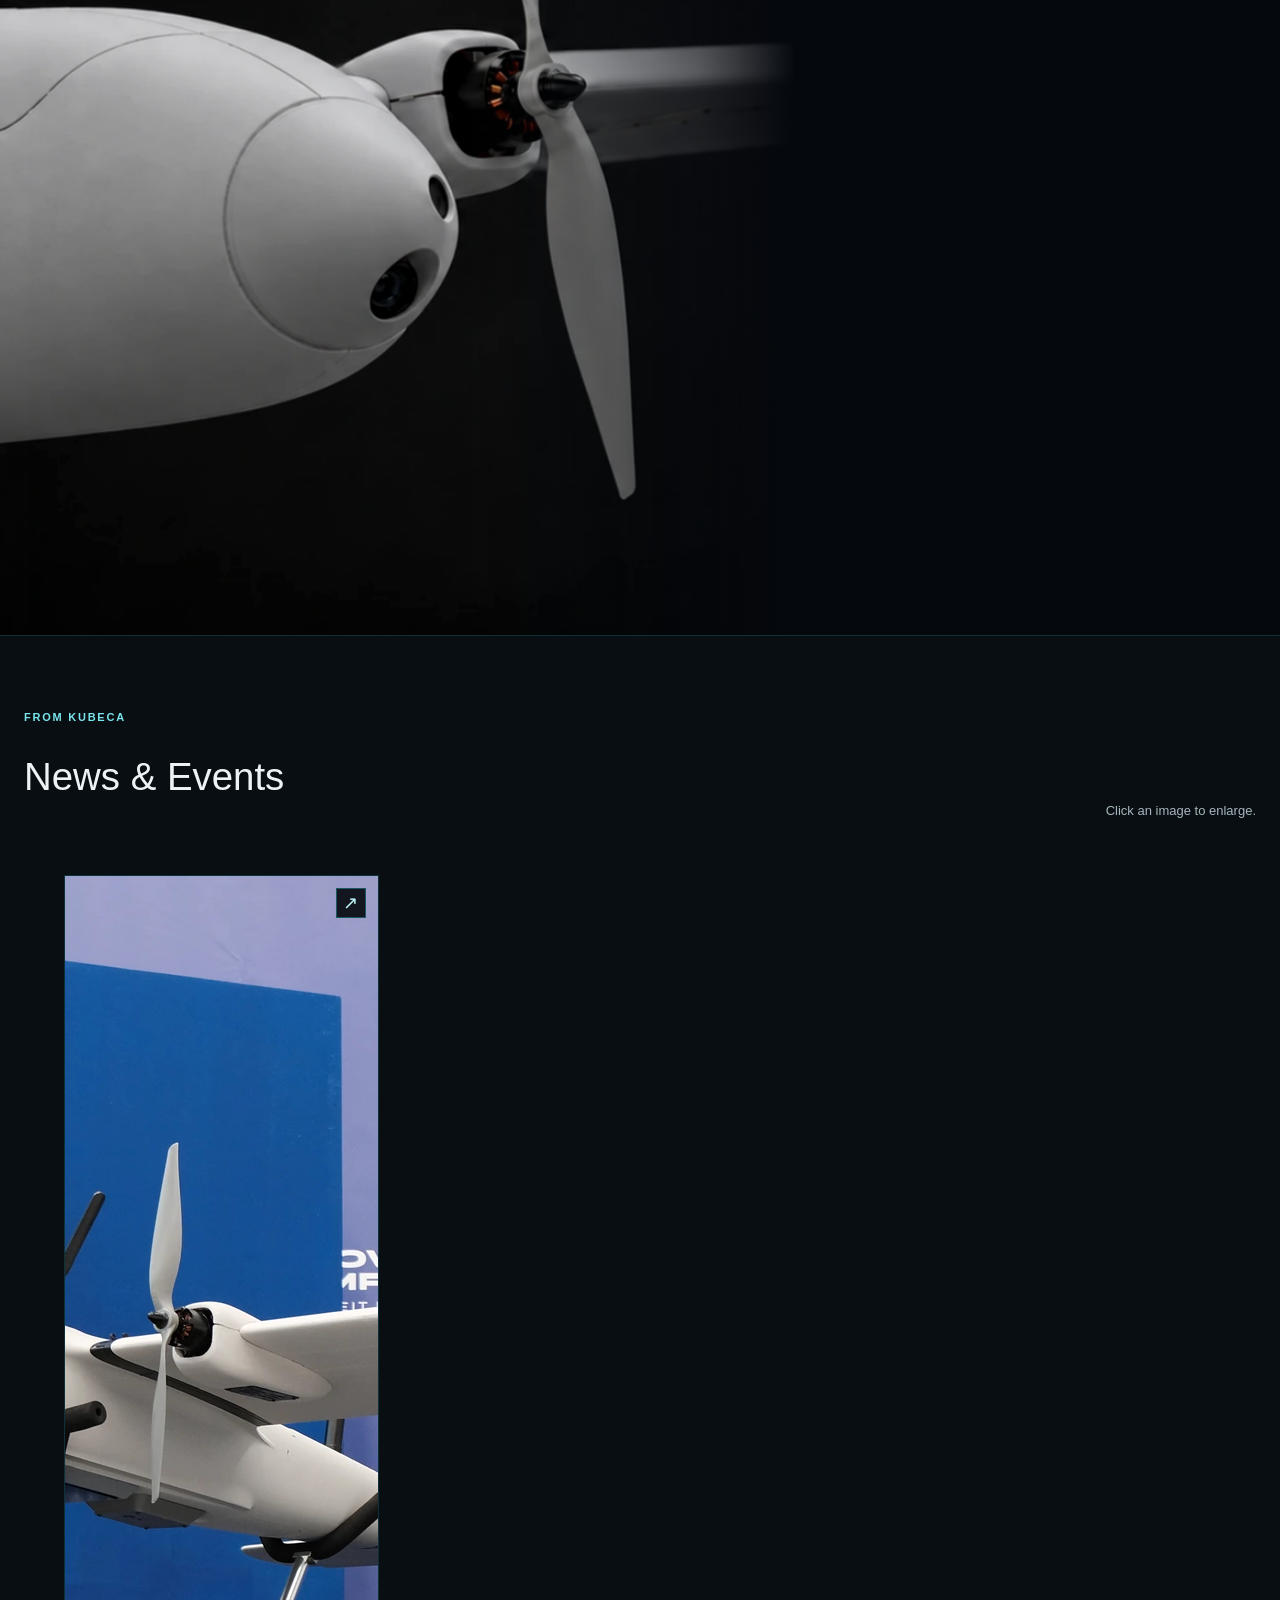
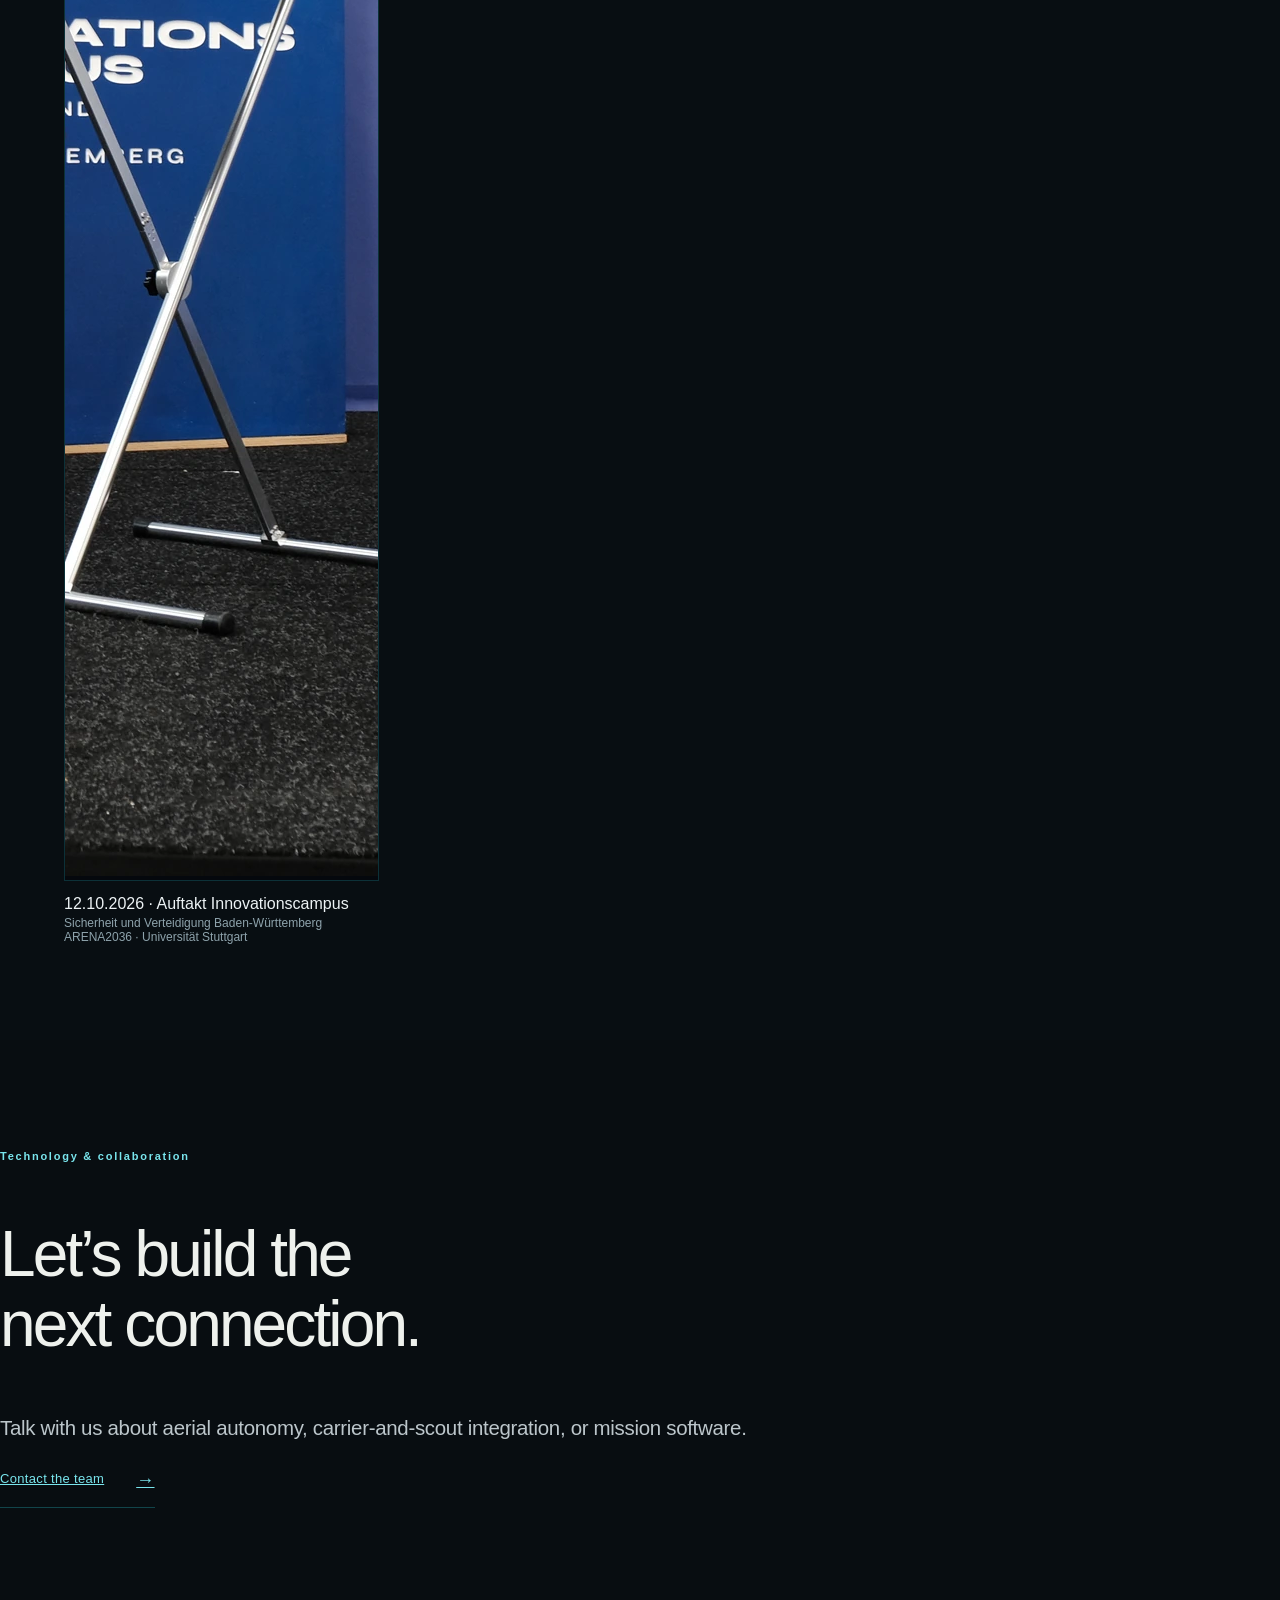
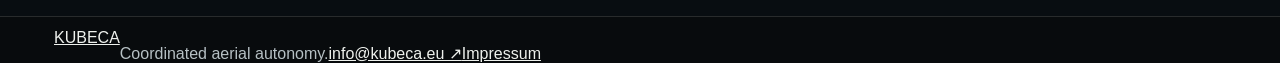
==== commit c69551e2: "Remove the Company page from navigation and redirect its URL" ====
--- a/index.html
+++ b/index.html
@@ -16,7 +16,7 @@
 </head>
 <body class="cinematic-home">
 <a class="skip" href="#main">Skip to content</a>
-<header class="site-nav"><a class="wordmark" href="index.html?v=clean-media-23" aria-label="KUBECA home"><span class="brand-symbol" aria-hidden="true"><img src="assets/images/KUBECAWHITE.png" alt="" width="1536" height="1024"></span><span class="brand-name">KUBECA</span></a><nav aria-label="Main navigation"><a href="index.html?v=clean-media-23" aria-current="page">Home</a><a href="technology.html?v=clean-media-23">Technology</a><a href="company.html?v=clean-media-23">Company</a><a href="index.html?v=clean-media-23#contact">Contact</a></nav></header>
+<header class="site-nav"><a class="wordmark" href="index.html?v=clean-media-23" aria-label="KUBECA home"><span class="brand-symbol" aria-hidden="true"><img src="assets/images/KUBECAWHITE.png" alt="" width="1536" height="1024"></span><span class="brand-name">KUBECA</span></a><nav aria-label="Main navigation"><a href="index.html?v=clean-media-23" aria-current="page">Home</a><a href="technology.html?v=clean-media-23">Technology</a><a href="index.html?v=clean-media-23#contact">Contact</a></nav></header>
 <main id="main">
     <section class="hero-section home-hero">
       <img class="media-fill hero-image-zoom" fetchpriority="high" width="1672" height="941" src="assets/images/aircraft/hangar-front-kubeca-grey-v6.webp" alt="Visualisation of the photographed KUBECA fixed-wing prototype in a dark hangar">
